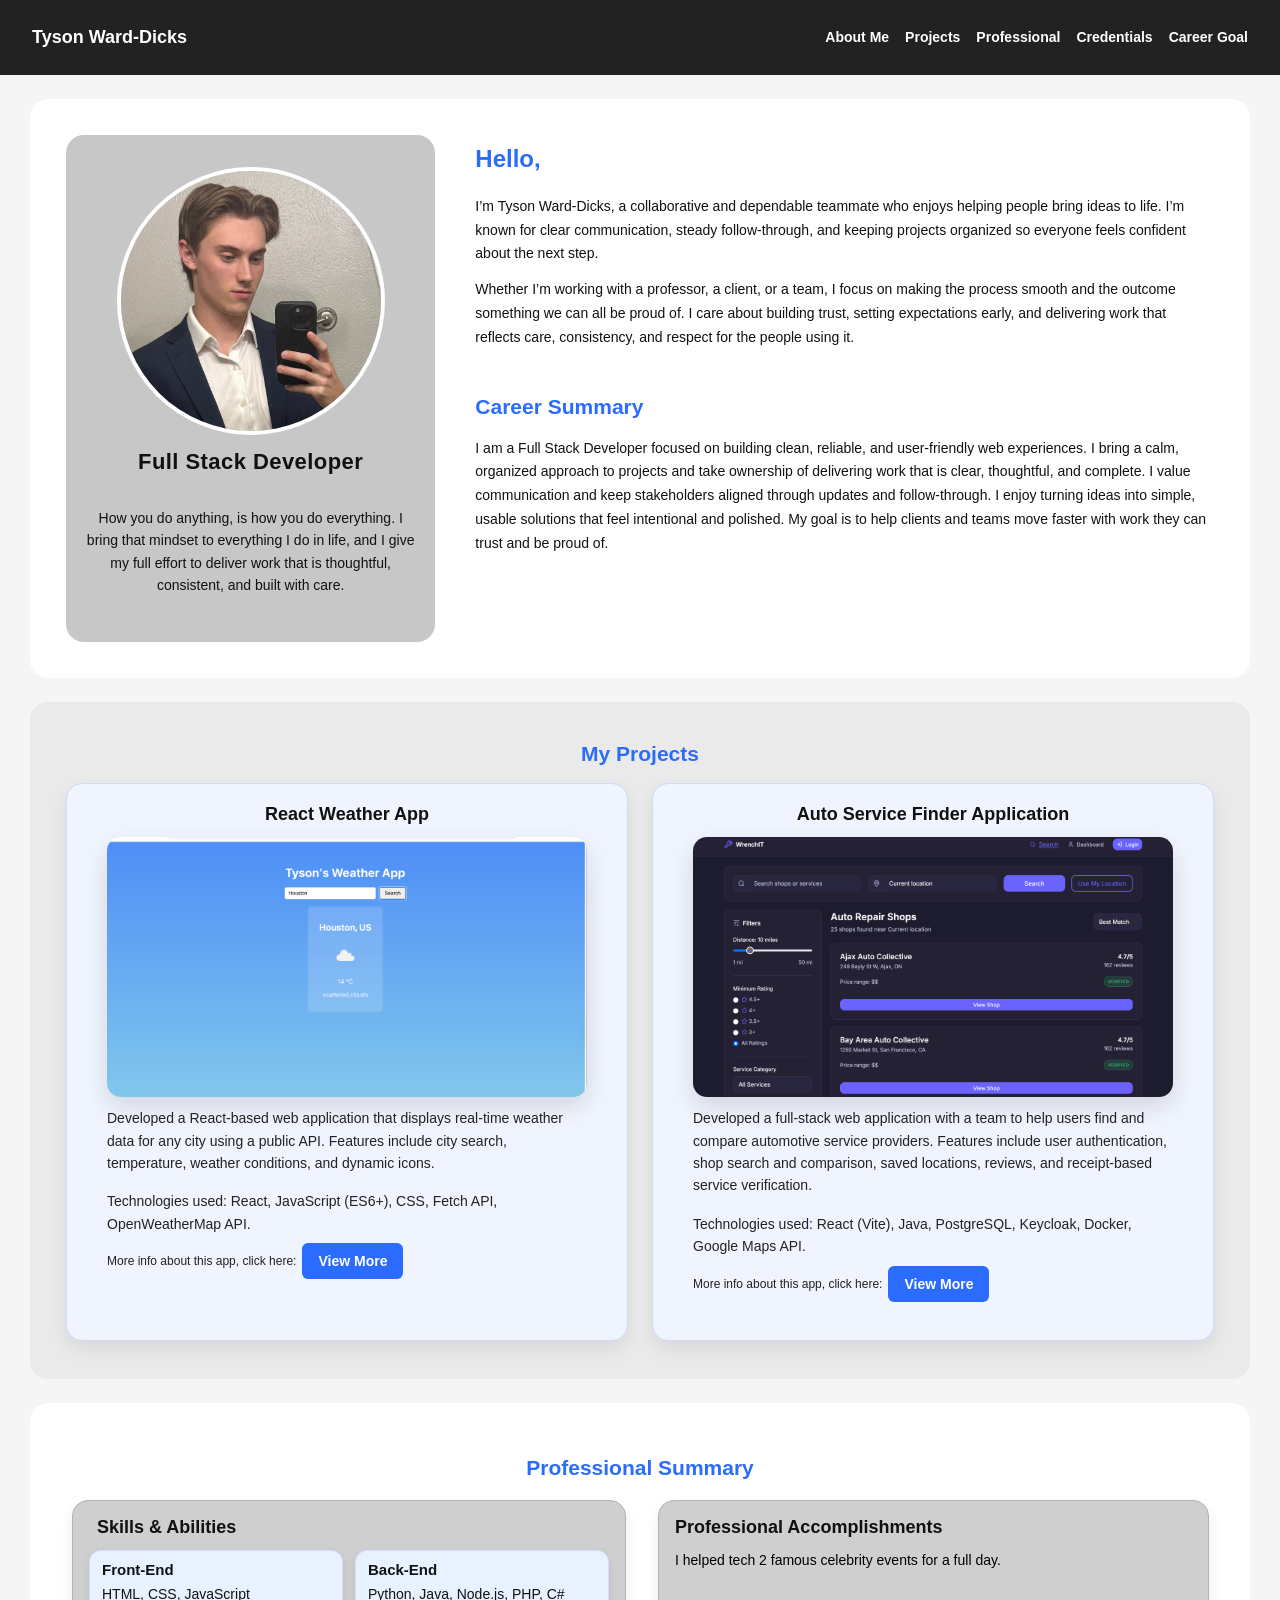
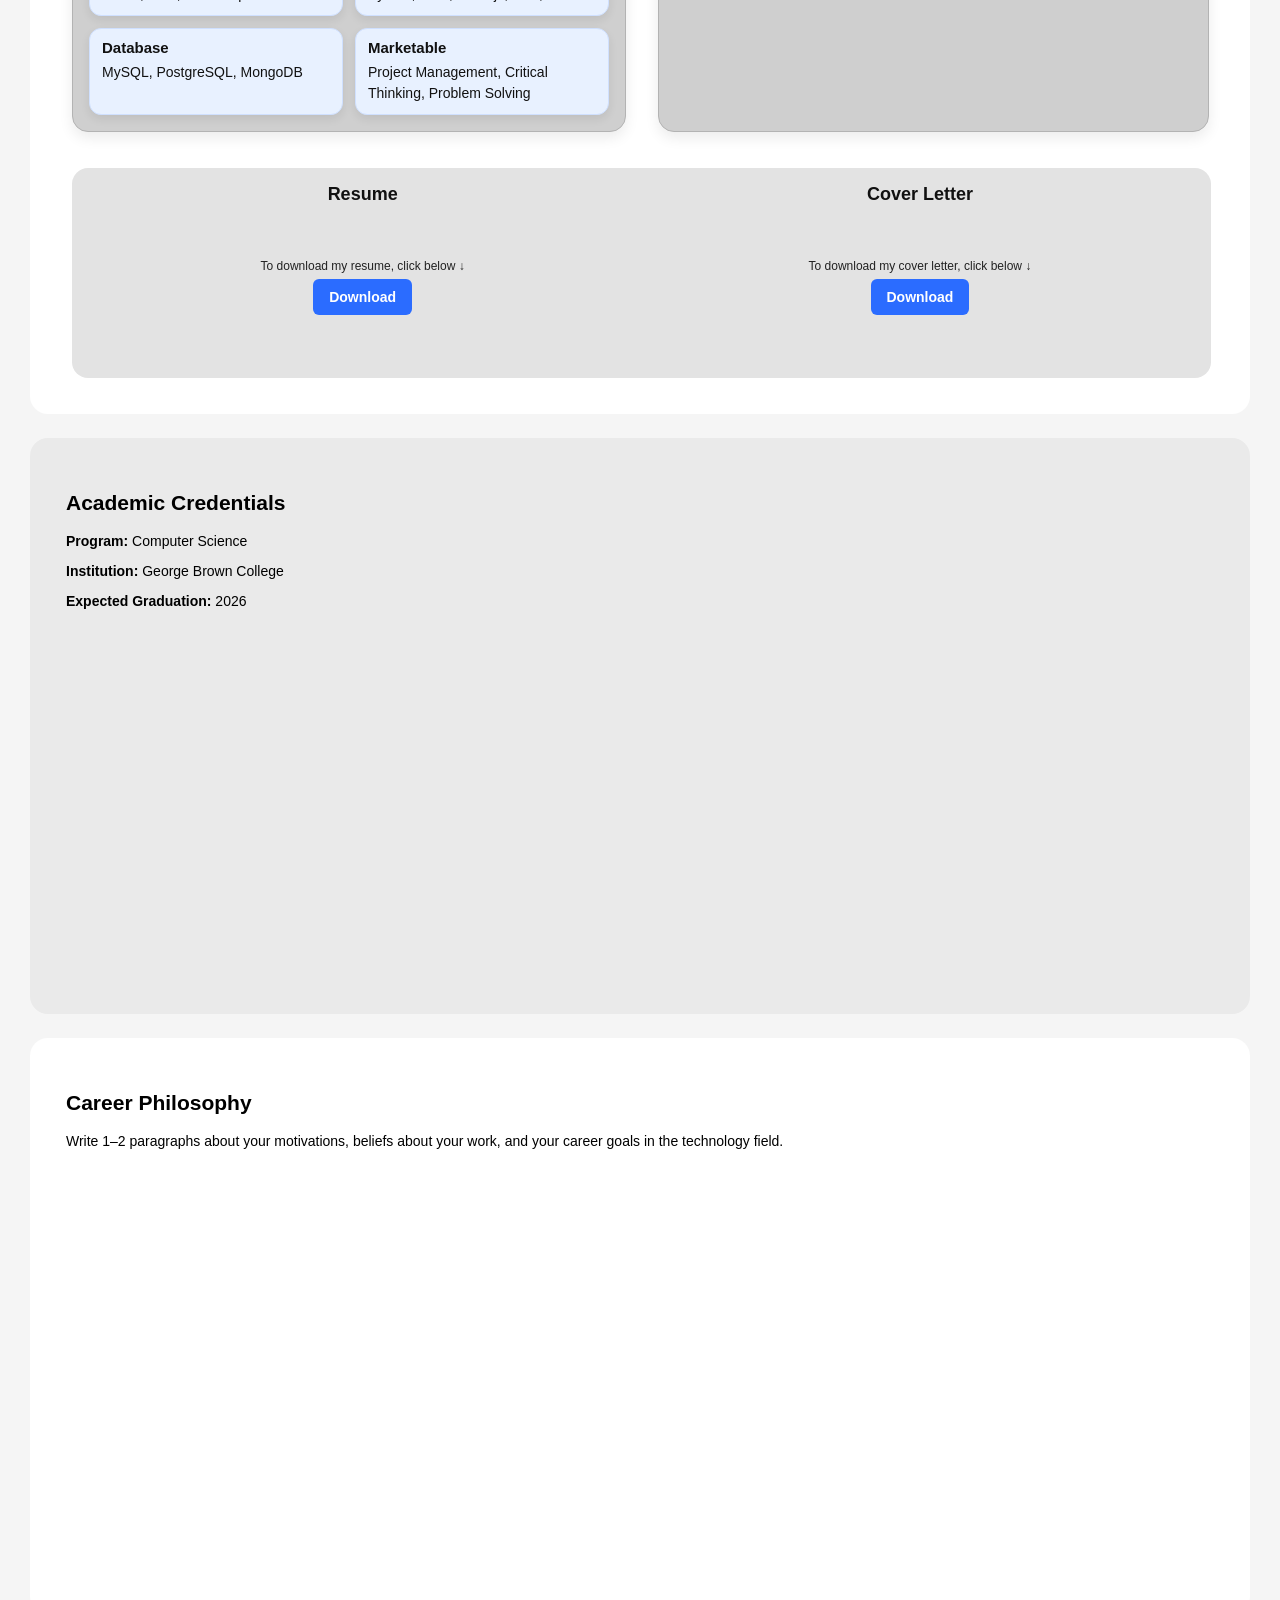
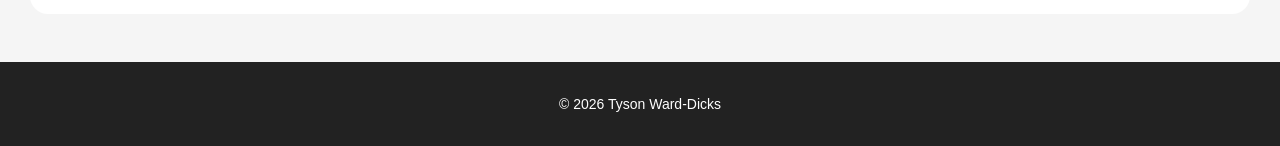
==== index.html @ be62f1de "Most of the Professional Summary page complete, but still need to add small fixes" ====
<!DOCTYPE html>
<html lang="en">

<head>
<meta charset="UTF-8">
<meta name="viewport" content="width=device-width, initial-scale=1.0">
<title>Tyson Ward-Dicks Portfolio</title>

<link rel="stylesheet" href="style.css">
</head>

<body>

<!-- Navigation -->
<nav>
    <h1 class="logo">Tyson Ward-Dicks</h1>

    <ul>
        <li><a href="#home">About Me</a></li>
        <li><a href="#projects">Projects</a></li>
        <li><a href="#professional">Professional</a></li>
        <li><a href="#credentials">Credentials</a></li>
        <li><a href="#philosophy">Career Goal</a></li>
    </ul>
</nav>

<div class="page">
<!-- About Me Section -->
<section id="home">
    <div class="about-panel">
        <img src="images/tyson.jpeg" alt="Tyson Ward-Dicks" class="profile-pic">
        <p class="title">Full Stack Developer</p>

        <div class="philosophy">
            <p>
            How you do anything, is how you do everything. I bring that mindset to everything I do in life,
            and I give my full effort to deliver work that is thoughtful, consistent, and built with care.
            </p>
        </div>
    </div>

    <div class="about-main">
        <h2 class="hello">Hello,</h2>
        <div class="bio">
            <p>
            I’m Tyson Ward-Dicks, a collaborative and dependable teammate who enjoys helping
            people bring ideas to life. I’m known for clear communication, steady follow-through,
            and keeping projects organized so everyone feels confident about the next step.
            </p>
            <p>
            Whether I’m working with a professor, a client, or a team, I focus on making the
            process smooth and the outcome something we can all be proud of. I care about
            building trust, setting expectations early, and delivering work that reflects care,
            consistency, and respect for the people using it.
            </p>
        </div>

        <div class="career-summary">
            <h2 class="summary-title">Career Summary</h2>
            <p>
            I am a Full Stack Developer focused on building clean, reliable, and user-friendly web
            experiences. I bring a calm, organized approach to projects and take ownership of
            delivering work that is clear, thoughtful, and complete. I value communication and
            keep stakeholders aligned through updates and follow-through. I enjoy turning ideas
            into simple, usable solutions that feel intentional and polished. My goal is to help
            clients and teams move faster with work they can trust and be proud of.
            </p>
        </div>
    </div>

</section>

<!-- Projects -->
<section id="projects">
    <h2 class="section-title centered">My Projects</h2>

    <div class="projects-grid">
        <div class="project-card">
            <h3 class="project-title">React Weather App</h3>
            <img src="images/weather-main.png" alt="React Weather App preview" class="project-image">
            <p class="project-desc">
            Developed a React-based web application that displays real-time weather data for any city
            using a public API. Features include city search, temperature, weather conditions, and
            dynamic icons.
            </p>
            <p class="project-desc">
            Technologies used: React, JavaScript (ES6+), CSS, Fetch API, OpenWeatherMap API.
            </p>
            <div class="project-link">
                <span>More info about this app, click here:</span>
                <a class="project-button" href="https://github.com/101501186/101501186_comp3123_labtest2" target="_blank" rel="noopener noreferrer">View More</a>
            </div>
        </div>

        <div class="project-card">
            <h3 class="project-title">Auto Service Finder Application</h3>
            <img src="images/capstone.png" alt="Capstone project preview" class="project-image">
            <p class="project-desc">
            Developed a full-stack web application with a team to help users find and compare automotive
            service providers. Features include user authentication, shop search and comparison, saved
            locations, reviews, and receipt-based service verification.
            </p>
            <p class="project-desc">
            Technologies used: React (Vite), Java, PostgreSQL, Keycloak, Docker, Google Maps API.
            </p>
            <div class="project-link">
                <span>More info about this app, click here:</span>
                <a class="project-button" href="https://github.com/hcustod/wrench-it" target="_blank" rel="noopener noreferrer">View More</a>
            </div>
        </div>
    </div>

</section>

<!-- Professional -->
<section id="professional">
    <h2 class="section-title centered">Professional Summary</h2>

    <div class="professional-grid">
        <div class="skills-panel">
            <h3 class="panel-title">Skills & Abilities</h3>
            <div class="skills-grid">
                <div class="skill-card skill-frontend">
                    <h4>Front-End</h4>
                    <p>HTML, CSS, JavaScript</p>
                </div>
                <div class="skill-card skill-backend">
                    <h4>Back-End</h4>
                    <p>Python, Java, Node.js, PHP, C#</p>
                </div>
                <div class="skill-card skill-database">
                    <h4>Database</h4>
                    <p>MySQL, PostgreSQL, MongoDB</p>
                </div>
                <div class="skill-card skill-marketable">
                    <h4>Marketable</h4>
                    <p>Project Management, Critical Thinking, Problem Solving</p>
                </div>
            </div>
        </div>

        <div class="accomplishments-panel">
            <h3 class="panel-title">Professional Accomplishments</h3>
            <p>I helped tech 2 famous celebrity events for a full day.</p>

        </div>
    </div>

    <div class="professional-divider">
        <div class="download-split">
            <div class="download-block">
                <div class="download-block-inner">
                    <h4 class="download-title">Resume</h4>
                    <p class="download-text">To download my resume, click below ↓</p>
                    <a class="project-button" href="#" target="_blank" rel="noopener noreferrer">Download</a>
                </div>
            </div>
            <div class="download-block">
                <div class="download-block-inner">
                    <h4 class="download-title">Cover Letter</h4>
                    <p class="download-text">To download my cover letter, click below ↓</p>
                    <a class="project-button" href="#" target="_blank" rel="noopener noreferrer">Download</a>
                </div>
            </div>
        </div>
    </div>

</section>

<!-- Academic Credentials -->
<section id="credentials">
    <h2>Academic Credentials</h2>

    <p><strong>Program:</strong> Computer Science</p>
    <p><strong>Institution:</strong> George Brown College</p>
    <p><strong>Expected Graduation:</strong> 2026</p>

</section>

<!-- Career Philosophy -->
<section id="philosophy">
    <h2>Career Philosophy</h2>

    <p>
    Write 1–2 paragraphs about your motivations, beliefs about your work,
    and your career goals in the technology field.
    </p>

</section>
<!-- End page -->
</div>

<footer>
    <p>© 2026 Tyson Ward-Dicks</p>
</footer>

</body>
</html>
---- style.css ----
/* Smooth scrolling */
html {
    scroll-behavior: smooth;
}

/* Page styling */
body {
    margin: 0;
    font-family: Arial, Helvetica, sans-serif;
    font-size: 14px;
    background: #f5f5f5;
}

/* Navigation bar */
nav {
    position: sticky;
    top: 0;
    background: #222;
    color: white;
    display: flex;
    justify-content: space-between;
    align-items: center;
    padding: 12px 32px;
    z-index: 1000;
}

/* Logo */
.logo {
    font-size: 18px;
}

/* Navigation links */
nav ul {
    list-style: none;
    display: flex;
    gap: 16px;
    margin: 0;
    padding: 0;
}

nav a {
    text-decoration: none;
    color: white;
    font-weight: bold;
}

nav a:hover {
    color: #4da6ff;
}

/* Sections */
.page {
    max-width: 1220px;
    margin: 0 auto;
    padding: 24px;
}

section {
    min-height: 56vh;
    padding: 36px;
    border-radius: 18px;
    margin-bottom: 24px;
}

/* About Me section */
#home {
    background: #ffffff;
    color: #111;
}

#home {
    display: grid;
    grid-template-columns: 1fr 2fr;
    align-items: stretch;
    gap: 40px;
    text-align: left;
}

/* About layout */
.about-panel {
    display: flex;
    flex-direction: column;
    align-items: center;
    text-align: center;
    gap: 8px;
    background: #c7c7c7;
    color: #111;
    padding: 32px 20px;
    border-radius: 18px;
}

.about-panel .name {
    margin: 6px 0 0;
    font-size: 22px;
    font-weight: 700;
}

.about-panel .title {
    margin: 6px 0 0;
    font-size: 22px;
    letter-spacing: 0.02em;
    text-transform: none;
    font-weight: 700;
    color: #111;
}

.about-panel .philosophy {
    margin-top: 10px;
    font-size: 14px;
    line-height: 1.6;
}

.about-main {
    display: flex;
    flex-direction: column;
    gap: 16px;
    padding-top: 10px;
}

.hello,
.summary-title {
    color: #2b6cff;
}

.section-title {
    color: #2b6cff;
}

.centered {
    text-align: center;
}

.projects-grid {
    display: grid;
    grid-template-columns: repeat(2, minmax(0, 1fr));
    gap: 24px;
    margin-top: 0;
}

.project-card {
    text-align: center;
    display: flex;
    flex-direction: column;
    align-items: center;
    background: #f0f4ff;
    border: 1px solid #cdd9ff;
    border-radius: 16px;
    padding: 20px 20px 8px;
    box-shadow: 0 8px 18px rgba(0, 0, 0, 0.08);
    height: 100%;
}

.project-title {
    color: #111;
    margin: 0 0 12px;
    font-size: 18px;
    font-weight: 700;
}

.project-image {
    width: 100%;
    max-width: 480px;
    height: 260px;
    object-fit: cover;
    border-radius: 14px;
    box-shadow: 0 10px 24px rgba(0, 0, 0, 0.12);
}

.project-desc {
    margin: 10px auto 6px;
    max-width: 480px;
    line-height: 1.6;
    color: #222;
    text-align: left;
}

.project-button {
    display: inline-block;
    padding: 10px 16px;
    background: #2b6cff;
    color: #fff;
    text-decoration: none;
    border-radius: 6px;
    font-weight: 700;
    font-size: 14px;
}

.project-button:hover {
    background: #1f56d1;
}

.project-link {
    display: inline-flex;
    align-items: center;
    gap: 6px;
    margin-top: 2px;
    color: #222;
    font-size: 12px;
    width: 100%;
    max-width: 480px;
    justify-content: flex-start;
}

.project-link span {
    text-align: left;
}

.professional-grid {
    display: grid;
    grid-template-columns: 1fr 1fr;
    gap: 24px;
    margin-top: 20px;
}

.panel-title {
    margin: 0 0 12px;
    font-size: 18px;
    color: #111;
}

.skills-panel .panel-title {
    margin-left: 8px;
}

.skills-panel {
    background: #cfcfcf;
    border: 1px solid #b3b3b3;
    border-radius: 16px;
    padding: 16px;
    box-shadow: 0 6px 14px rgba(0, 0, 0, 0.08);
    max-width: 520px;
    margin-left: 6px;
}

.skills-grid {
    display: grid;
    gap: 12px;
    grid-template-columns: repeat(2, minmax(0, 1fr));
}

.skill-card {
    border-radius: 12px;
    padding: 10px 12px;
    color: #111;
    box-shadow: 0 4px 10px rgba(0, 0, 0, 0.08);
}

.skill-card h4 {
    margin: 0 0 6px;
    font-size: 15px;
}

.skill-card p {
    margin: 0;
    line-height: 1.5;
}

.skill-frontend {
    background: #e8f1ff;
    border: 1px solid #cfe0ff;
}

.skill-backend {
    background: #e8f1ff;
    border: 1px solid #cfe0ff;
}

.skill-database {
    background: #e8f1ff;
    border: 1px solid #cfe0ff;
}

.skill-marketable {
    background: #e8f1ff;
    border: 1px solid #cfe0ff;
}

.accomplishments-panel {
    background: #cfcfcf;
    border: 1px solid #b3b3b3;
    border-radius: 16px;
    padding: 16px;
    box-shadow: 0 6px 14px rgba(0, 0, 0, 0.08);
    width: 92%;
    justify-self: start;
    margin-left: 6px;
}

.download-links {
    display: flex;
    flex-direction: column;
    gap: 10px;
}

.download-row {
    display: flex;
    align-items: center;
    gap: 10px;
    font-size: 12px;
    color: #222;
}

.download-text {
    margin: 0;
    font-size: 12px;
    color: #222;
    text-align: center;
}

.professional-divider {
    height: 210px;
    background: #e3e3e3;
    width: 95%;
    margin: 36px 0 0;
    border-radius: 16px;
    display: flex;
    align-items: center;
    padding: 0 24px;
    margin-left: 6px;
}

.download-split {
    display: grid;
    grid-template-columns: 1fr 1fr;
    width: 100%;
    gap: 24px;
}

.download-block {
    display: flex;
    justify-content: center;
}

.download-block-inner {
    display: flex;
    flex-direction: column;
    align-items: center;
    gap: 6px;
}

.download-title {
    margin: 0;
    font-size: 18px;
    color: #111;
    position: relative;
    top: -48px;
}


.hello {
    margin: 0 0 6px;
    font-size: 24px;
}

.bio p,
.career-summary p {
    margin: 0 0 12px;
    line-height: 1.7;
}

/* Profile Image */
.profile-pic {
    width: 260px;
    height: 260px;
    border-radius: 50%;
    object-fit: cover;
    object-position: center 25%;
    border: 4px solid white;
    filter: none;
}

/* Alternating section colors */
#philosophy, #professional {
    background: white;
}

#projects, #credentials {
    background: #eaeaea;
}

#projects {
    padding-top: 22px;
    padding-bottom: 68px;
}

/* Projects */
.project {
    margin-bottom: 25px;
}

/* Button */
.button {
    display: inline-block;
    padding: 12px 20px;
    background: #4da6ff;
    color: white;
    text-decoration: none;
    border-radius: 5px;
}

.button:hover {
    background: #2b7cd3;
}

/* Footer */
footer {
    background: #222;
    color: white;
    text-align: center;
    padding: 20px;
}

/* Responsive layout */
@media (max-width: 768px) {

    #home {
        grid-template-columns: 1fr;
        text-align: left;
    }

    .projects-grid {
        grid-template-columns: 1fr;
    }

    .professional-grid {
        grid-template-columns: 1fr;
    }

    nav ul {
        flex-wrap: wrap;
        row-gap: 8px;
    }

    .profile-pic {
        width: 70%;
        max-width: 250px;
    }

}
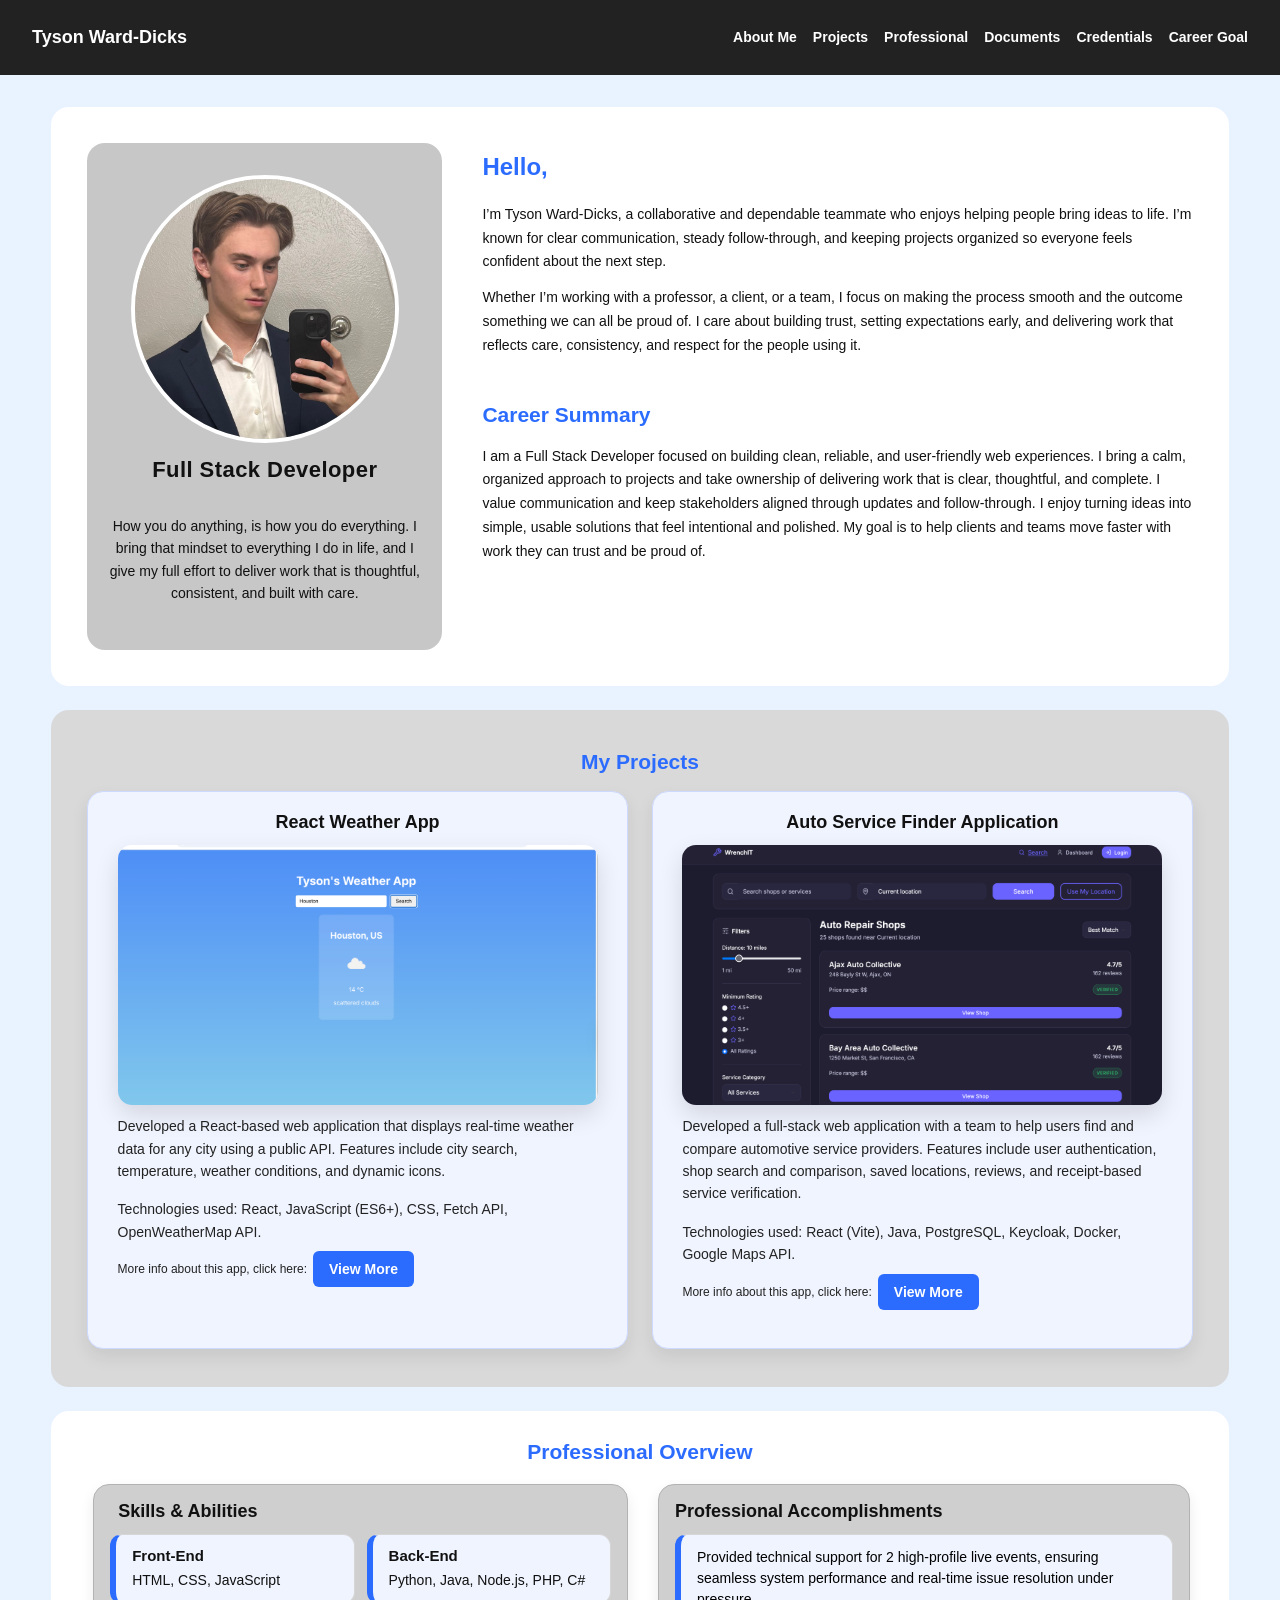
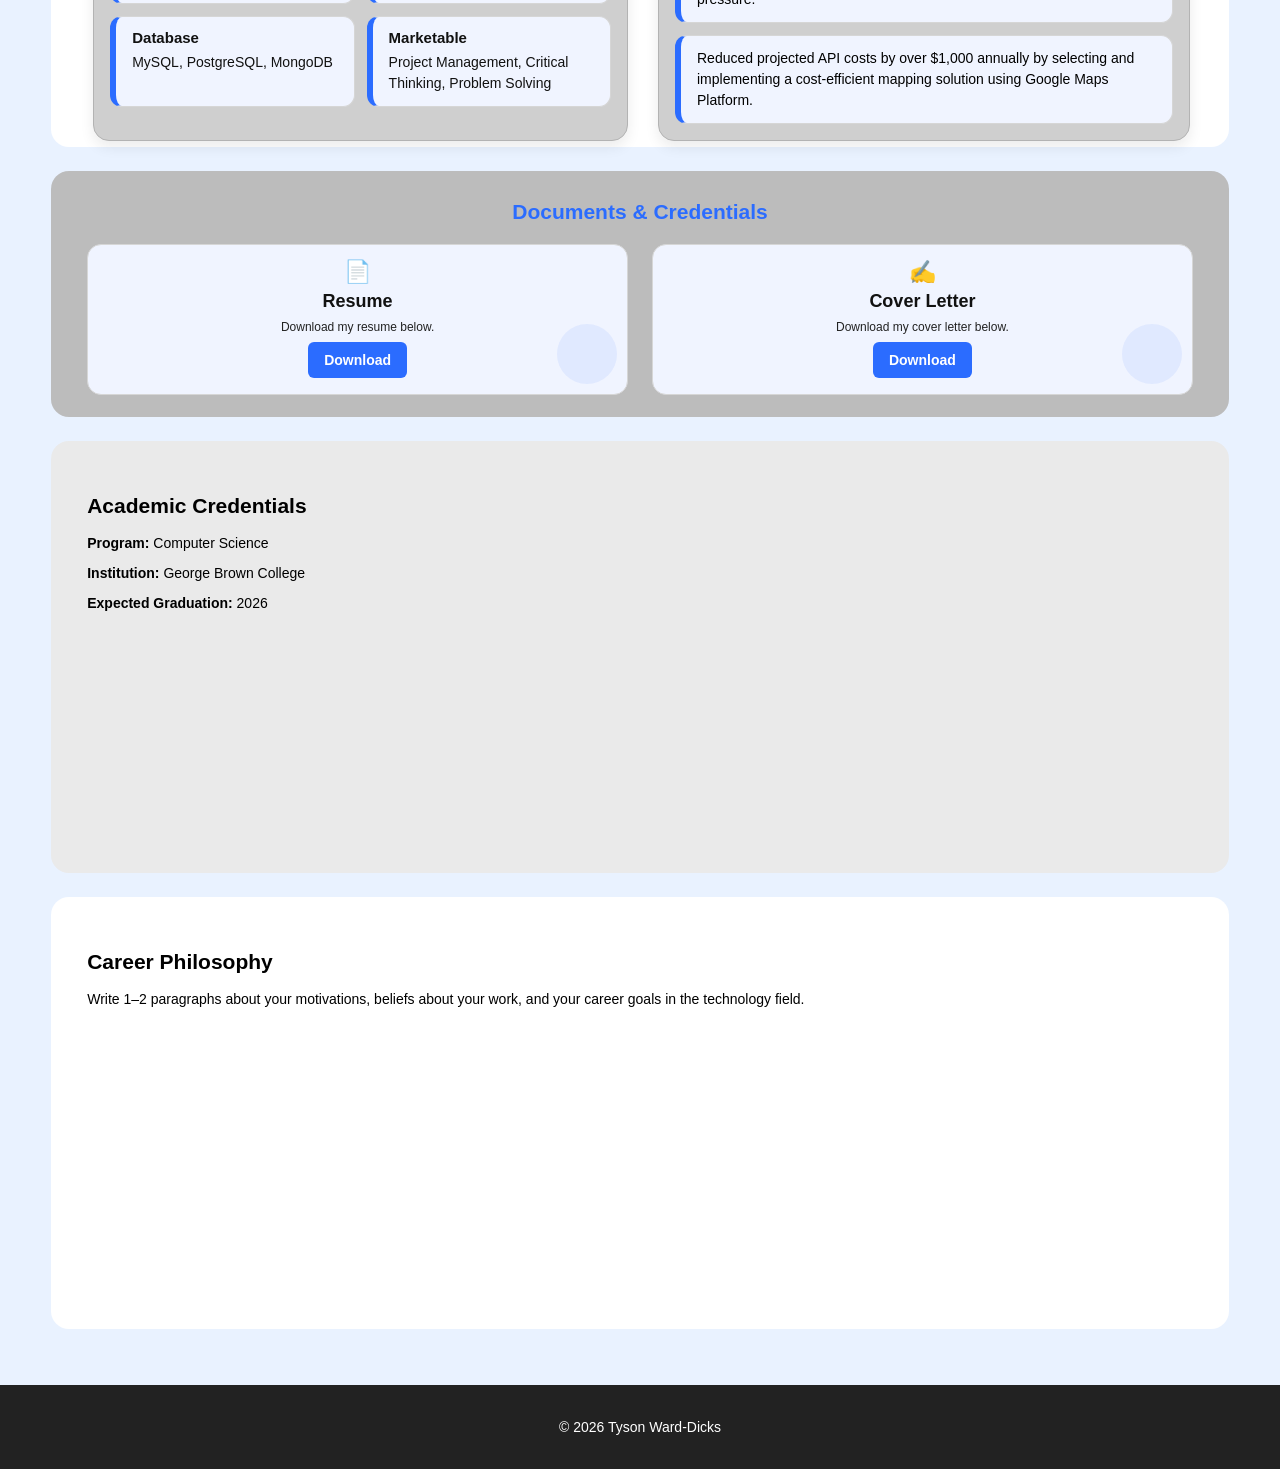
==== commit dd69d3b8: "Added new pages for documents and professional overview, still a bit of styling left to do" ====
--- a/index.html
+++ b/index.html
@@ -19,6 +19,7 @@
         <li><a href="#home">About Me</a></li>
         <li><a href="#projects">Projects</a></li>
         <li><a href="#professional">Professional</a></li>
+        <li><a href="#documents">Documents</a></li>
         <li><a href="#credentials">Credentials</a></li>
         <li><a href="#philosophy">Career Goal</a></li>
     </ul>
@@ -114,7 +115,7 @@
 
 <!-- Professional -->
 <section id="professional">
-    <h2 class="section-title centered">Professional Summary</h2>
+    <h2 class="section-title centered">Professional Overview</h2>
 
     <div class="professional-grid">
         <div class="skills-panel">
@@ -141,27 +142,36 @@
 
         <div class="accomplishments-panel">
             <h3 class="panel-title">Professional Accomplishments</h3>
-            <p>I helped tech 2 famous celebrity events for a full day.</p>
-
-        </div>
-    </div>
-
-    <div class="professional-divider">
-        <div class="download-split">
-            <div class="download-block">
-                <div class="download-block-inner">
-                    <h4 class="download-title">Resume</h4>
-                    <p class="download-text">To download my resume, click below ↓</p>
-                    <a class="project-button" href="#" target="_blank" rel="noopener noreferrer">Download</a>
-                </div>
-            </div>
-            <div class="download-block">
-                <div class="download-block-inner">
-                    <h4 class="download-title">Cover Letter</h4>
-                    <p class="download-text">To download my cover letter, click below ↓</p>
-                    <a class="project-button" href="#" target="_blank" rel="noopener noreferrer">Download</a>
-                </div>
-            </div>
+            <ul class="accomplishments-list accent-cards">
+                <li>Provided technical support for 2 high-profile live events, ensuring seamless system performance and real-time issue resolution under pressure.</li>
+                <li>
+                Reduced projected API costs by over $1,000 annually by selecting and implementing a
+                cost-efficient mapping solution using Google Maps Platform.
+                </li>
+            </ul>
+
+        </div>
+    </div>
+
+</section>
+
+<!-- Documents -->
+<section id="documents">
+
+    <h2 class="section-title centered">Documents & Credentials</h2>
+
+    <div class="documents-grid">
+        <div class="download-card">
+            <span class="download-icon">📄</span>
+            <h4 class="download-title">Resume</h4>
+            <p class="download-text">Download my resume below.</p>
+            <a class="project-button" href="#" target="_blank" rel="noopener noreferrer">Download</a>
+        </div>
+        <div class="download-card">
+            <span class="download-icon">✍️</span>
+            <h4 class="download-title">Cover Letter</h4>
+            <p class="download-text">Download my cover letter below.</p>
+            <a class="project-button" href="#" target="_blank" rel="noopener noreferrer">Download</a>
         </div>
     </div>
 
--- a/style.css
+++ b/style.css
@@ -8,7 +8,7 @@
     margin: 0;
     font-family: Arial, Helvetica, sans-serif;
     font-size: 14px;
-    background: #f5f5f5;
+    background: #e9f2ff;
 }
 
 /* Navigation bar */
@@ -50,13 +50,14 @@
 
 /* Sections */
 .page {
+    width: 92vw;
     max-width: 1220px;
     margin: 0 auto;
-    padding: 24px;
+    padding: clamp(16px, 3vw, 32px);
 }
 
 section {
-    min-height: 56vh;
+    min-height: 40vh;
     padding: 36px;
     border-radius: 18px;
     margin-bottom: 24px;
@@ -218,6 +219,7 @@
     color: #111;
 }
 
+
 .skills-panel .panel-title {
     margin-left: 8px;
 }
@@ -240,9 +242,12 @@
 
 .skill-card {
     border-radius: 12px;
-    padding: 10px 12px;
-    color: #111;
-    box-shadow: 0 4px 10px rgba(0, 0, 0, 0.08);
+    padding: 12px 14px 12px 16px;
+    color: #111;
+    background: #f0f4ff;
+    border: 1px solid #d6d6d6;
+    border-left: 6px solid #2b6cff;
+    box-shadow: none;
 }
 
 .skill-card h4 {
@@ -255,24 +260,13 @@
     line-height: 1.5;
 }
 
-.skill-frontend {
-    background: #e8f1ff;
-    border: 1px solid #cfe0ff;
-}
-
-.skill-backend {
-    background: #e8f1ff;
-    border: 1px solid #cfe0ff;
-}
-
-.skill-database {
-    background: #e8f1ff;
-    border: 1px solid #cfe0ff;
-}
-
+.skill-frontend,
+.skill-backend,
+.skill-database,
 .skill-marketable {
-    background: #e8f1ff;
-    border: 1px solid #cfe0ff;
+    background: #f0f4ff;
+    border: 1px solid #d6d6d6;
+    border-left: 6px solid #2b6cff;
 }
 
 .accomplishments-panel {
@@ -292,6 +286,27 @@
     gap: 10px;
 }
 
+.accomplishments-list {
+    list-style: none;
+    padding: 0;
+    margin: 0;
+    display: grid;
+    gap: 12px;
+}
+
+.accomplishments-list li {
+    background: #f5f5f5;
+    border: 1px solid #d6d6d6;
+    border-radius: 12px;
+    padding: 12px 14px 12px 16px;
+    line-height: 1.5;
+}
+
+.accomplishments-list.accent-cards li {
+    border-left: 6px solid #2b6cff;
+    background: #f0f4ff;
+}
+
 .download-row {
     display: flex;
     align-items: center;
@@ -307,43 +322,45 @@
     text-align: center;
 }
 
-.professional-divider {
-    height: 210px;
-    background: #e3e3e3;
-    width: 95%;
-    margin: 36px 0 0;
-    border-radius: 16px;
-    display: flex;
-    align-items: center;
-    padding: 0 24px;
-    margin-left: 6px;
-}
-
-.download-split {
+.documents-grid {
     display: grid;
     grid-template-columns: 1fr 1fr;
-    width: 100%;
     gap: 24px;
-}
-
-.download-block {
-    display: flex;
-    justify-content: center;
-}
-
-.download-block-inner {
+    margin-top: 20px;
+}
+
+.download-card {
+    background: #f0f4ff;
+    border: 1px solid #d6d6d6;
+    border-radius: 14px;
+    padding: 16px;
     display: flex;
     flex-direction: column;
     align-items: center;
-    gap: 6px;
+    gap: 8px;
+    position: relative;
+}
+
+.download-card::after {
+    content: "";
+    position: absolute;
+    right: 10px;
+    bottom: 10px;
+    width: 60px;
+    height: 60px;
+    border-radius: 50%;
+    background: rgba(43, 108, 255, 0.08);
+}
+
+.download-icon {
+    font-size: 22px;
+    line-height: 1;
 }
 
 .download-title {
     margin: 0;
     font-size: 18px;
     color: #111;
-    position: relative;
-    top: -48px;
 }
 
 
@@ -374,8 +391,32 @@
     background: white;
 }
 
-#projects, #credentials {
+#professional {
+    padding-bottom: 0;
+    padding-top: 12px;
+    min-height: 36vh;
+}
+
+#documents {
+    padding-bottom: 0;
+    padding-top: 12px;
+    min-height: 26vh;
+}
+
+#projects {
+    background: #d9d9d9;
+}
+
+#credentials {
     background: #eaeaea;
+}
+
+#documents {
+    background: #bcbcbc;
+}
+
+#documents .section-title {
+    color: #2b6cff;
 }
 
 #projects {
@@ -426,6 +467,10 @@
         grid-template-columns: 1fr;
     }
 
+    .documents-grid {
+        grid-template-columns: 1fr;
+    }
+
     nav ul {
         flex-wrap: wrap;
         row-gap: 8px;
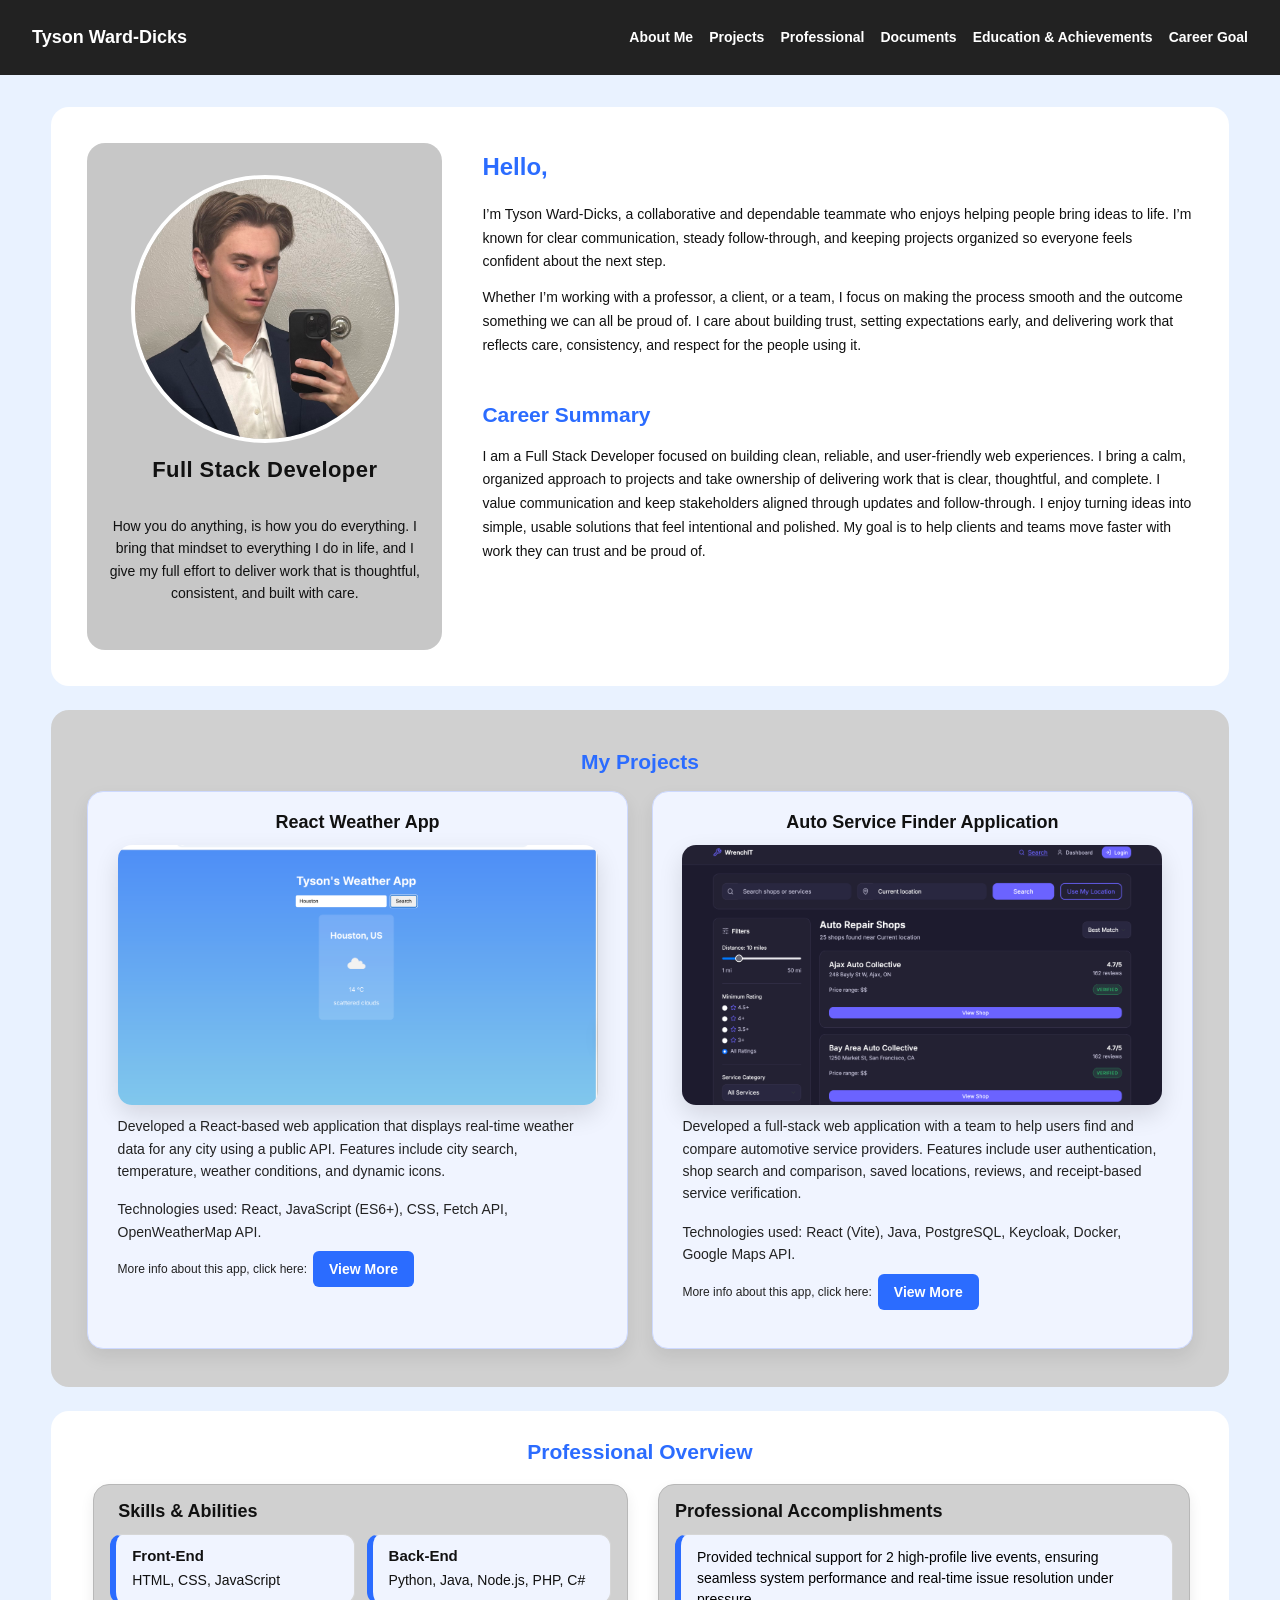
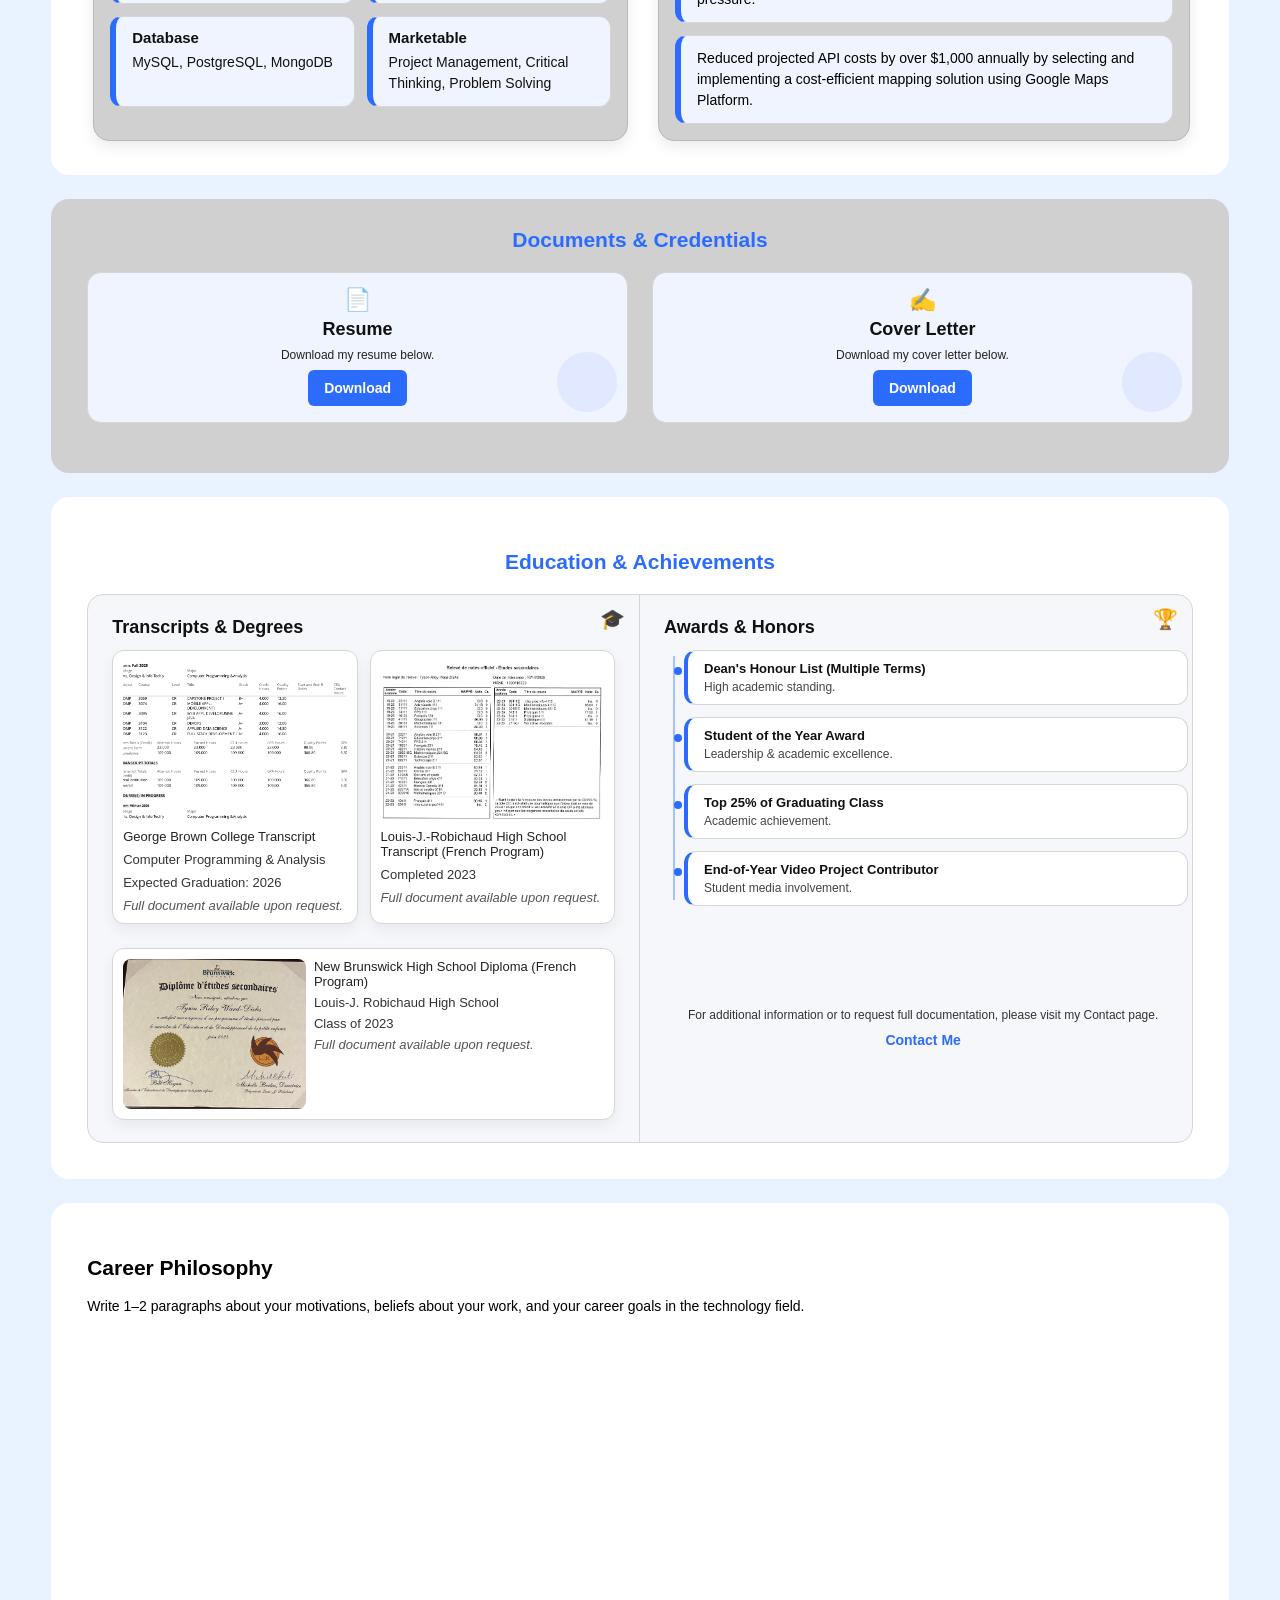
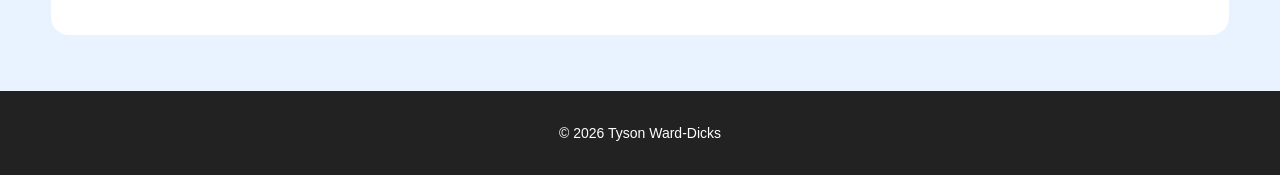
==== commit 93ec6ad4: "Completed the Education & Achievements page + additional styling" ====
--- a/index.html
+++ b/index.html
@@ -20,7 +20,7 @@
         <li><a href="#projects">Projects</a></li>
         <li><a href="#professional">Professional</a></li>
         <li><a href="#documents">Documents</a></li>
-        <li><a href="#credentials">Credentials</a></li>
+        <li><a href="#credentials">Education & Achievements</a></li>
         <li><a href="#philosophy">Career Goal</a></li>
     </ul>
 </nav>
@@ -177,13 +177,68 @@
 
 </section>
 
-<!-- Academic Credentials -->
+<!-- Education & Achievements -->
 <section id="credentials">
-    <h2>Academic Credentials</h2>
-
-    <p><strong>Program:</strong> Computer Science</p>
-    <p><strong>Institution:</strong> George Brown College</p>
-    <p><strong>Expected Graduation:</strong> 2026</p>
+    <h2 class="section-title centered">Education & Achievements</h2>
+
+    <div class="education-grid split-layout">
+        <div class="education-card split-left">
+            <h3>Transcripts & Degrees</h3>
+            <span class="card-emoji" aria-hidden="true">🎓</span>
+            <div class="transcript-grid">
+                <figure class="transcript-item">
+                    <img src="images/GBC_Transcript.png" alt="George Brown College transcript" class="transcript-img">
+                    <figcaption>George Brown College Transcript</figcaption>
+                    <p class="transcript-desc">Computer Programming & Analysis</p>
+                    <p class="transcript-desc">Expected Graduation: 2026</p>
+                    <p class="transcript-note">Full document available upon request.</p>
+                </figure>
+                <figure class="transcript-item">
+                    <img src="images/HS_Transcript.png" alt="High school transcript" class="transcript-img">
+                    <figcaption>Louis-J.-Robichaud High School Transcript (French Program)</figcaption>
+                    <p class="transcript-desc">Completed 2023</p>
+                    <p class="transcript-note">Full document available upon request.</p>
+                </figure>
+            </div>
+            <div class="diploma-row">
+                <figure class="transcript-item diploma-item">
+                    <img src="images/HS_Diploma.png" alt="High school diploma" class="transcript-img">
+                    <div class="diploma-text">
+                        <figcaption>New Brunswick High School Diploma (French Program)</figcaption>
+                        <p class="transcript-desc">Louis-J. Robichaud High School</p>
+                        <p class="transcript-desc">Class of 2023</p>
+                        <p class="transcript-note">Full document available upon request.</p>
+                    </div>
+                </figure>
+            </div>
+        </div>
+        <div class="education-card split-right">
+            <h3>Awards & Honors</h3>
+            <span class="card-emoji" aria-hidden="true">🏆</span>
+            <div class="awards-list">
+                <div class="award-item">
+                    <h4>Dean's Honour List (Multiple Terms)</h4>
+                    <p>High academic standing.</p>
+                </div>
+                <div class="award-item">
+                    <h4>Student of the Year Award</h4>
+                    <p>Leadership & academic excellence.</p>
+                </div>
+                <div class="award-item">
+                    <h4>Top 25% of Graduating Class</h4>
+                    <p>Academic achievement.</p>
+                </div>
+                <div class="award-item">
+                    <h4>End-of-Year Video Project Contributor</h4>
+                    <p>Student media involvement.</p>
+                </div>
+            </div>
+            <div class="awards-cta">
+                <p>For additional information or to request full documentation, please visit my Contact page.</p>
+                <a class="contact-link" href="#contact">Contact Me</a>
+            </div>
+        </div>
+    </div>
 
 </section>
 
--- a/style.css
+++ b/style.css
@@ -225,8 +225,8 @@
 }
 
 .skills-panel {
-    background: #cfcfcf;
-    border: 1px solid #b3b3b3;
+    background: #d0d0d0;
+    border: 1px solid #b8b8b8;
     border-radius: 16px;
     padding: 16px;
     box-shadow: 0 6px 14px rgba(0, 0, 0, 0.08);
@@ -270,8 +270,8 @@
 }
 
 .accomplishments-panel {
-    background: #cfcfcf;
-    border: 1px solid #b3b3b3;
+    background: #d0d0d0;
+    border: 1px solid #b8b8b8;
     border-radius: 16px;
     padding: 16px;
     box-shadow: 0 6px 14px rgba(0, 0, 0, 0.08);
@@ -392,27 +392,298 @@
 }
 
 #professional {
-    padding-bottom: 0;
+    padding-bottom: 28px;
     padding-top: 12px;
     min-height: 36vh;
 }
 
 #documents {
-    padding-bottom: 0;
+    padding-bottom: 28px;
     padding-top: 12px;
     min-height: 26vh;
 }
 
 #projects {
-    background: #d9d9d9;
+    background: #d0d0d0;
 }
 
 #credentials {
-    background: #eaeaea;
+    background: #ffffff;
+    min-height: 50vh;
+}
+
+.education-grid {
+    display: grid;
+    grid-template-columns: 1fr 1fr;
+    gap: 0;
+    margin-top: 20px;
+    background: #f5f7fb;
+    border: 1px solid #d6d6d6;
+    border-radius: 16px;
+    overflow: hidden;
+}
+
+.education-card {
+    background: transparent;
+    padding: 22px 24px;
+    min-height: 170px;
+    display: flex;
+    align-items: flex-start;
+    flex-direction: column;
+    gap: 12px;
+    position: relative;
+}
+
+.education-card.split-left {
+    border-right: 1px solid #d6d6d6;
+}
+
+.education-card h3 {
+    margin: 0;
+    font-size: 18px;
+    color: #111;
+}
+
+.card-emoji {
+    position: absolute;
+    top: 12px;
+    right: 14px;
+    font-size: 20px;
+}
+
+.awards-list {
+    display: grid;
+    gap: 12px;
+    width: 100%;
+    position: relative;
+    padding-left: 20px;
+}
+
+.award-item {
+    background: #ffffff;
+    border: 1px solid #d6d6d6;
+    border-left: 4px solid #2b6cff;
+    border-radius: 12px;
+    padding: 10px 12px 10px 16px;
+    position: relative;
+}
+
+.awards-list::before {
+    content: "";
+    position: absolute;
+    left: 9px;
+    top: 6px;
+    bottom: 6px;
+    width: 2px;
+    background: #2b6cff;
+    opacity: 0.4;
+}
+
+.award-item::before {
+    content: "";
+    position: absolute;
+    left: -14px;
+    top: 16px;
+    width: 8px;
+    height: 8px;
+    background: #2b6cff;
+    border-radius: 50%;
+}
+
+.award-item h4 {
+    margin: 0 0 4px;
+    font-size: 13px;
+    color: #111;
+}
+
+.award-item p {
+    margin: 0;
+    font-size: 12px;
+    color: #444;
+}
+
+.awards-cta {
+    margin-top: 90px;
+    background: transparent;
+    border: none;
+    border-radius: 0;
+    padding: 0;
+    text-align: center;
+    margin-left: 24px;
+}
+
+.awards-cta p {
+    margin: 0 0 10px;
+    font-size: 12px;
+    color: #333;
+}
+
+.contact-link {
+    color: #2b6cff;
+    text-decoration: none;
+    font-weight: 600;
+}
+
+.contact-link:hover {
+    text-decoration: underline;
+}
+
+.transcript-grid {
+    display: grid;
+    grid-template-columns: 1fr 1fr;
+    gap: 12px;
+    width: 100%;
+}
+
+.diploma-row {
+    margin-top: 12px;
+    display: flex;
+    justify-content: center;
+    width: 100%;
+}
+
+.diploma-row .transcript-item {
+    max-width: 100%;
+    width: 100%;
+}
+
+.diploma-item {
+    flex-direction: row;
+    align-items: flex-start;
+    gap: 8px;
+    justify-content: flex-start;
+    text-align: left;
+    padding-top: 0;
+    justify-items: flex-start;
+    align-content: flex-start;
+}
+
+.diploma-item .transcript-img {
+    width: 38%;
+    height: 150px;
+    flex: 0 0 38%;
+    align-self: flex-start;
+}
+
+.diploma-text {
+    display: flex;
+    flex-direction: column;
+    gap: 6px;
+    text-align: left;
+    align-items: flex-start;
+    flex: 1;
+    margin-top: 0;
+    align-self: flex-start;
+}
+
+.diploma-item .transcript-desc,
+.diploma-item .transcript-note,
+.diploma-item figcaption {
+    text-align: left;
+}
+
+.transcript-item {
+    margin: 0;
+    background: #ffffff;
+    border: 1px solid #d6d6d6;
+    border-radius: 12px;
+    padding: 10px;
+    display: flex;
+    flex-direction: column;
+    gap: 8px;
+    align-items: flex-start;
+    box-shadow: 0 6px 14px rgba(0, 0, 0, 0.06);
+}
+
+.transcript-item.diploma-item {
+    flex-direction: row;
+    align-items: flex-start;
+}
+
+.transcript-img {
+    width: 100%;
+    height: 160px;
+    object-fit: cover;
+    border-radius: 8px;
+}
+
+.transcript-placeholder {
+    width: 100%;
+    height: 160px;
+    border-radius: 8px;
+    background: #f0f4ff;
+    border: 1px dashed #b7c7ff;
+    display: flex;
+    align-items: center;
+    justify-content: center;
+    font-size: 12px;
+    color: #2b6cff;
+    text-align: center;
+    padding: 8px;
+}
+
+.transcript-item figcaption {
+    font-size: 13px;
+    color: #222;
+}
+
+.transcript-item {
+    text-align: left;
+}
+
+.transcript-item figcaption,
+.transcript-item .transcript-desc,
+.transcript-item .transcript-note {
+    text-align: left;
+}
+
+.transcript-desc {
+    margin: 0;
+    font-size: 13px;
+    color: #333;
+}
+
+.transcript-note {
+    margin: 0;
+    font-size: 13px;
+    color: #555;
+    font-style: italic;
+}
+
+.transcript-actions {
+    display: flex;
+    gap: 8px;
+    flex-wrap: wrap;
+    justify-content: center;
+}
+
+.diploma-card {
+    margin-top: 12px;
+    background: #ffffff;
+    border: 1px solid #d6d6d6;
+    border-left: 6px solid #2b6cff;
+    border-radius: 12px;
+    padding: 14px;
+    display: flex;
+    flex-direction: column;
+    align-items: center;
+    gap: 6px;
+    box-shadow: 0 6px 14px rgba(0, 0, 0, 0.06);
+}
+
+.diploma-card h4 {
+    margin: 0;
+    font-size: 15px;
+    color: #111;
+}
+
+.transcript-button {
+    font-size: 12px;
+    padding: 8px 12px;
 }
 
 #documents {
-    background: #bcbcbc;
+    background: #d0d0d0;
 }
 
 #documents .section-title {
@@ -471,6 +742,18 @@
         grid-template-columns: 1fr;
     }
 
+    .education-grid {
+        grid-template-columns: 1fr;
+    }
+
+    .awards-list {
+        padding-left: 20px;
+    }
+
+    .transcript-grid {
+        grid-template-columns: 1fr;
+    }
+
     nav ul {
         flex-wrap: wrap;
         row-gap: 8px;
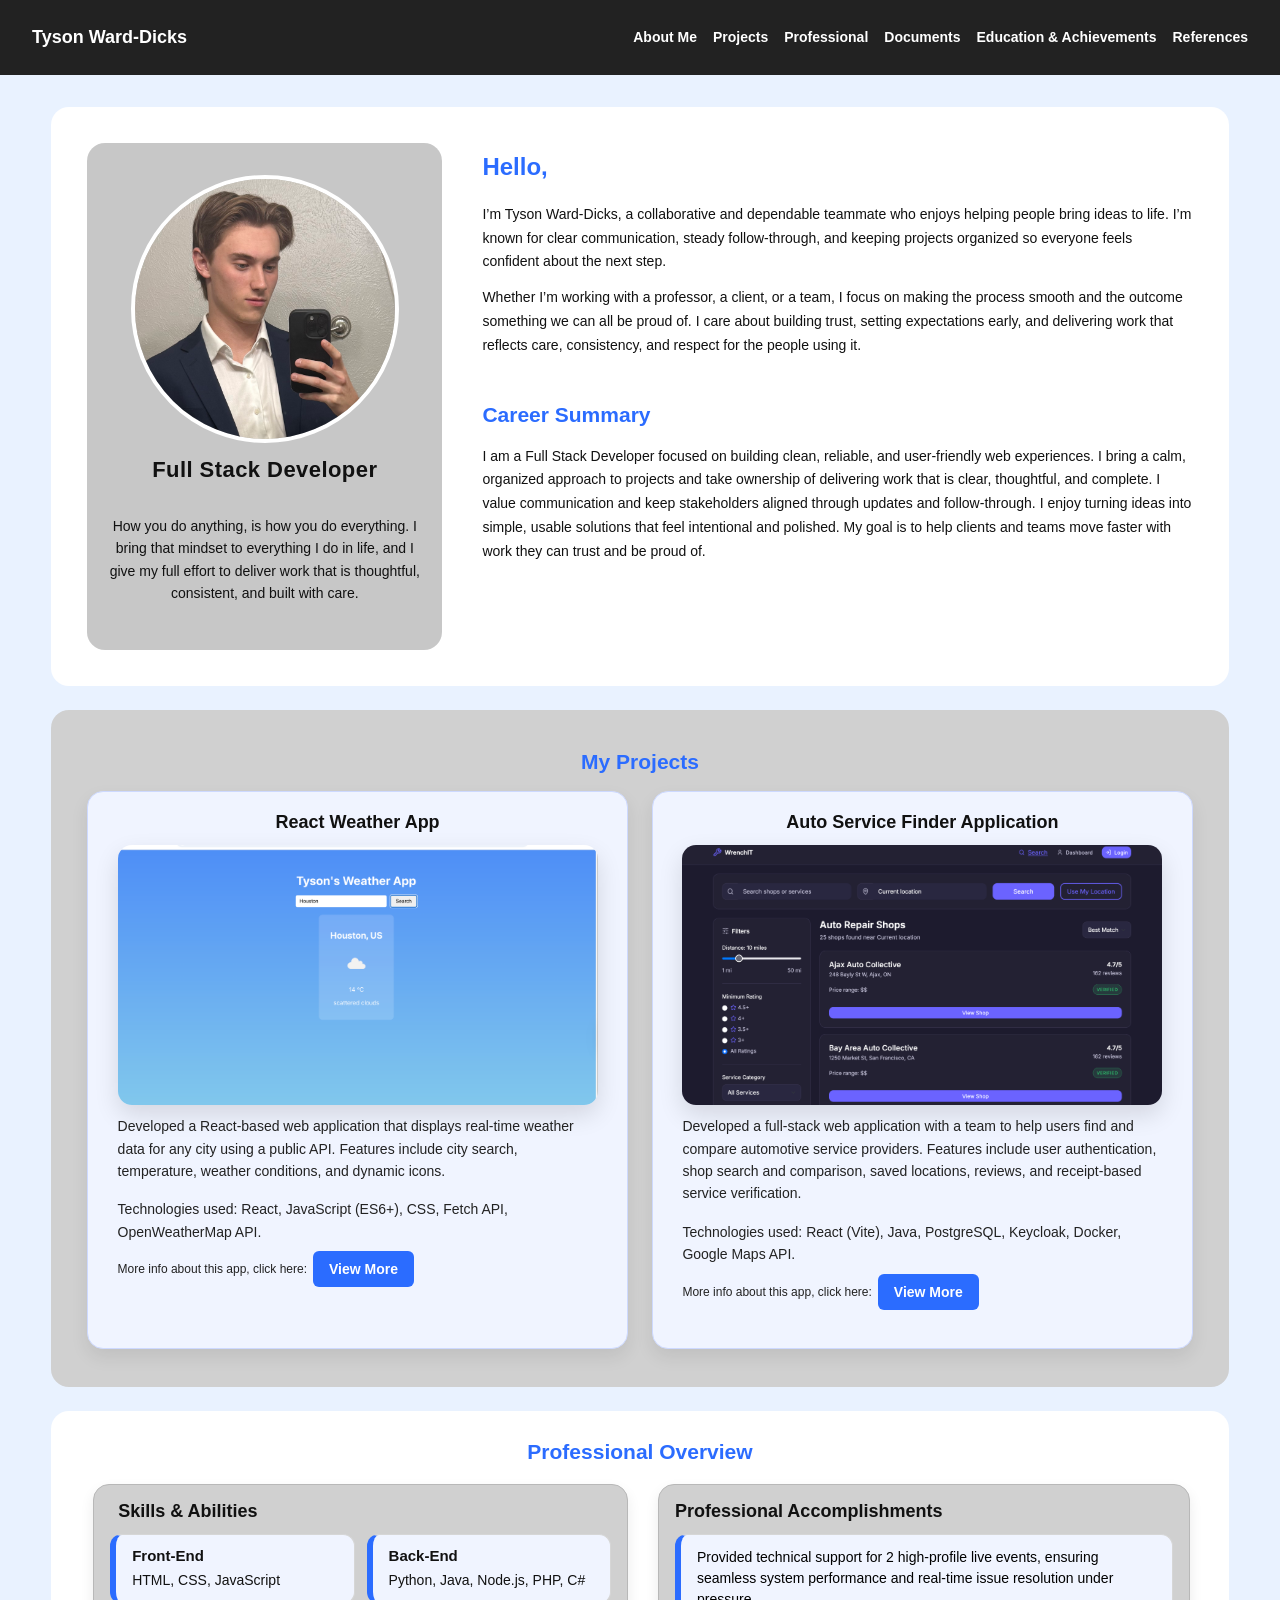
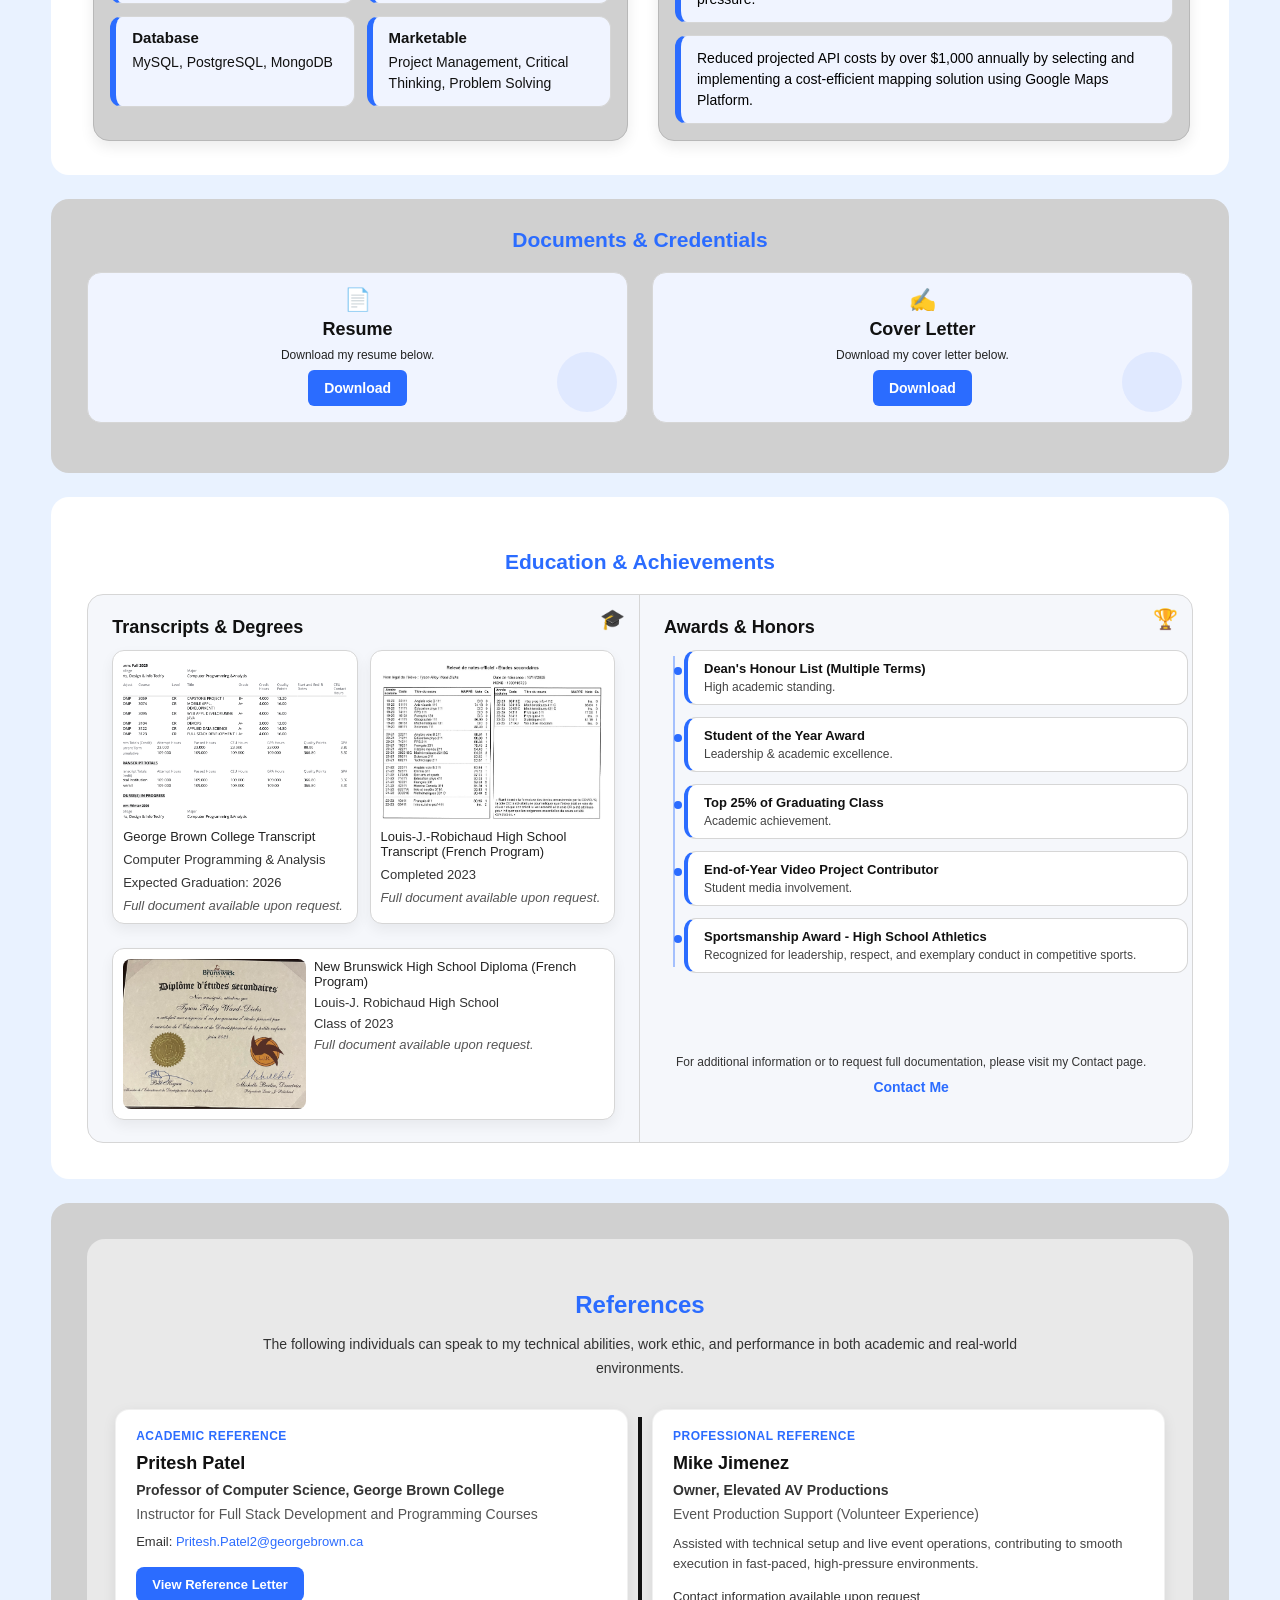
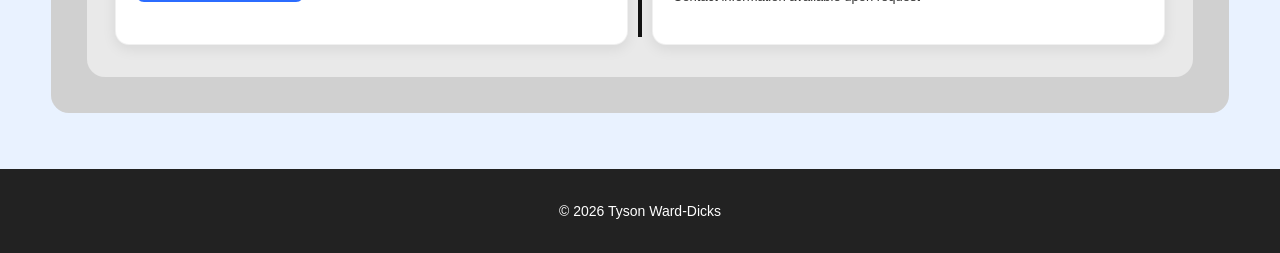
==== commit d8524e43: "Completed References page, and added a few more details to other pages" ====
--- a/index.html
+++ b/index.html
@@ -21,7 +21,7 @@
         <li><a href="#professional">Professional</a></li>
         <li><a href="#documents">Documents</a></li>
         <li><a href="#credentials">Education & Achievements</a></li>
-        <li><a href="#philosophy">Career Goal</a></li>
+        <li><a href="#references">References</a></li>
     </ul>
 </nav>
 
@@ -232,6 +232,10 @@
                     <h4>End-of-Year Video Project Contributor</h4>
                     <p>Student media involvement.</p>
                 </div>
+                <div class="award-item">
+                    <h4>Sportsmanship Award - High School Athletics</h4>
+                    <p>Recognized for leadership, respect, and exemplary conduct in competitive sports.</p>
+                </div>
             </div>
             <div class="awards-cta">
                 <p>For additional information or to request full documentation, please visit my Contact page.</p>
@@ -242,15 +246,38 @@
 
 </section>
 
-<!-- Career Philosophy -->
-<section id="philosophy">
-    <h2>Career Philosophy</h2>
-
-    <p>
-    Write 1–2 paragraphs about your motivations, beliefs about your work,
-    and your career goals in the technology field.
-    </p>
-
+<!-- References -->
+<section id="references" class="references-section">
+    <div class="references-container">
+        <h2 class="references-title">References</h2>
+        <p class="references-intro">
+        The following individuals can speak to my technical abilities, work ethic, and performance in both academic and real-world environments.
+        </p>
+
+        <div class="references-grid">
+            <div class="reference-card">
+                <p class="reference-label">Academic Reference</p>
+                <h3 class="reference-name">Pritesh Patel</h3>
+                <p class="reference-role">Professor of Computer Science, George Brown College</p>
+                <p class="reference-context">Instructor for Full Stack Development and Programming Courses</p>
+                <p class="reference-contact">Email: <a href="mailto:Pritesh.Patel2@georgebrown.ca">Pritesh.Patel2@georgebrown.ca</a></p>
+                <a href="images/LETTER%20OF%20RECOMMENDATION_Tyson%20Ward-Dicks_W2026.pdf" class="reference-btn" target="_blank" rel="noopener noreferrer">
+                    View Reference Letter
+                </a>
+            </div>
+
+            <div class="reference-card">
+                <p class="reference-label">Professional Reference</p>
+                <h3 class="reference-name">Mike Jimenez</h3>
+                <p class="reference-role">Owner, Elevated AV Productions</p>
+                <p class="reference-context">Event Production Support (Volunteer Experience)</p>
+                <p class="reference-description">
+                Assisted with technical setup and live event operations, contributing to smooth execution in fast-paced, high-pressure environments.
+                </p>
+                <p class="reference-contact">Contact information available upon request</p>
+            </div>
+        </div>
+    </div>
 </section>
 <!-- End page -->
 </div>
--- a/style.css
+++ b/style.css
@@ -387,8 +387,203 @@
 }
 
 /* Alternating section colors */
-#philosophy, #professional {
+#professional {
     background: white;
+}
+
+#references {
+    background: #d0d0d0;
+}
+
+.references-section {
+    padding: 36px;
+}
+
+.references-container {
+    max-width: 1100px;
+    margin: 0 auto;
+    background: #e9e9e9;
+    border-radius: 18px;
+    padding: 32px 28px;
+}
+
+.references-title {
+    text-align: center;
+    font-size: 24px;
+    font-weight: 700;
+    color: #2b6cff;
+    margin-bottom: 14px;
+}
+
+.references-intro {
+    max-width: 760px;
+    margin: 0 auto 28px;
+    text-align: center;
+    font-size: 14px;
+    line-height: 1.7;
+    color: #333;
+}
+
+.references-grid {
+    display: grid;
+    grid-template-columns: repeat(2, 1fr);
+    gap: 24px;
+}
+
+.reference-card {
+    background: #ffffff;
+    border-radius: 14px;
+    padding: 22px 20px;
+    box-shadow: 0 4px 14px rgba(0, 0, 0, 0.08);
+    border: 1px solid rgba(0, 0, 0, 0.06);
+}
+
+.reference-card:hover {
+    transform: translateY(-2px);
+    box-shadow: 0 6px 18px rgba(0, 0, 0, 0.12);
+    transition: transform 0.2s ease, box-shadow 0.2s ease;
+}
+
+.reference-label {
+    font-size: 12px;
+    font-weight: 700;
+    text-transform: uppercase;
+    letter-spacing: 0.08em;
+    color: #2b6cff;
+    margin: 0 0 10px;
+}
+
+.reference-name {
+    font-size: 18px;
+    font-weight: 700;
+    color: #111;
+    margin: 0 0 8px;
+}
+
+.reference-role {
+    font-size: 14px;
+    font-weight: 600;
+    color: #333;
+    margin: 0 0 8px;
+}
+
+.reference-context {
+    font-size: 14px;
+    color: #555;
+    margin: 0 0 12px;
+}
+
+.reference-description {
+    font-size: 13px;
+    line-height: 1.6;
+    color: #444;
+    margin: 0 0 14px;
+}
+
+.reference-contact {
+    font-size: 13px;
+    color: #333;
+    margin: 0 0 18px;
+}
+
+.reference-contact a {
+    color: #2b6cff;
+    text-decoration: none;
+}
+
+.reference-contact a:hover {
+    text-decoration: underline;
+}
+
+.reference-btn {
+    display: inline-block;
+    background: #2b6cff;
+    color: #fff;
+    text-decoration: none;
+    padding: 10px 16px;
+    border-radius: 8px;
+    font-size: 13px;
+    font-weight: 600;
+    transition: background 0.2s ease, transform 0.2s ease;
+}
+
+.reference-btn:hover {
+    background: #1f56d1;
+    transform: translateY(-1px);
+}
+
+.references-grid {
+    display: grid;
+    grid-template-columns: 1fr 1fr;
+    gap: 24px;
+    margin-top: 20px;
+    position: relative;
+}
+
+.references-grid::before {
+    content: "";
+    position: absolute;
+    top: 8px;
+    bottom: 8px;
+    left: 50%;
+    width: 4px;
+    background: #111;
+    transform: translateX(-50%);
+}
+
+.references-box {
+    background: #ffffff;
+    border: 1px solid #d6d6d6;
+    border-radius: 16px;
+    padding: 20px;
+}
+
+.reference-item {
+    display: grid;
+    gap: 6px;
+    padding: 12px 0;
+    border-bottom: 4px solid #111;
+    padding: 12px 12px 12px 12px;
+    text-align: center;
+    justify-items: center;
+}
+
+.reference-label {
+    margin: 0;
+    font-size: 12px;
+    letter-spacing: 0.04em;
+    text-transform: uppercase;
+    color: #2b6cff;
+    margin-bottom: 10px;
+    margin-top: -3px;
+}
+
+.reference-item h3 {
+    margin: 0;
+    font-size: 17px;
+    color: #111;
+}
+
+.reference-item p {
+    margin: 0;
+    font-size: 13px;
+    color: #333;
+}
+
+.reference-role {
+    font-weight: 600;
+}
+
+.reference-link {
+    color: #2b6cff;
+    text-decoration: none;
+    font-weight: 600;
+    margin-top: 6px;
+    display: inline-block;
+}
+
+.reference-link:hover {
+    text-decoration: underline;
 }
 
 #professional {
@@ -503,13 +698,13 @@
 }
 
 .awards-cta {
-    margin-top: 90px;
+    margin-top: 70px;
     background: transparent;
     border: none;
     border-radius: 0;
     padding: 0;
     text-align: center;
-    margin-left: 24px;
+    margin-left: 12px;
 }
 
 .awards-cta p {
@@ -746,6 +941,14 @@
         grid-template-columns: 1fr;
     }
 
+    .references-grid {
+        grid-template-columns: 1fr;
+    }
+
+    .references-container {
+        padding: 24px 20px;
+    }
+
     .awards-list {
         padding-left: 20px;
     }
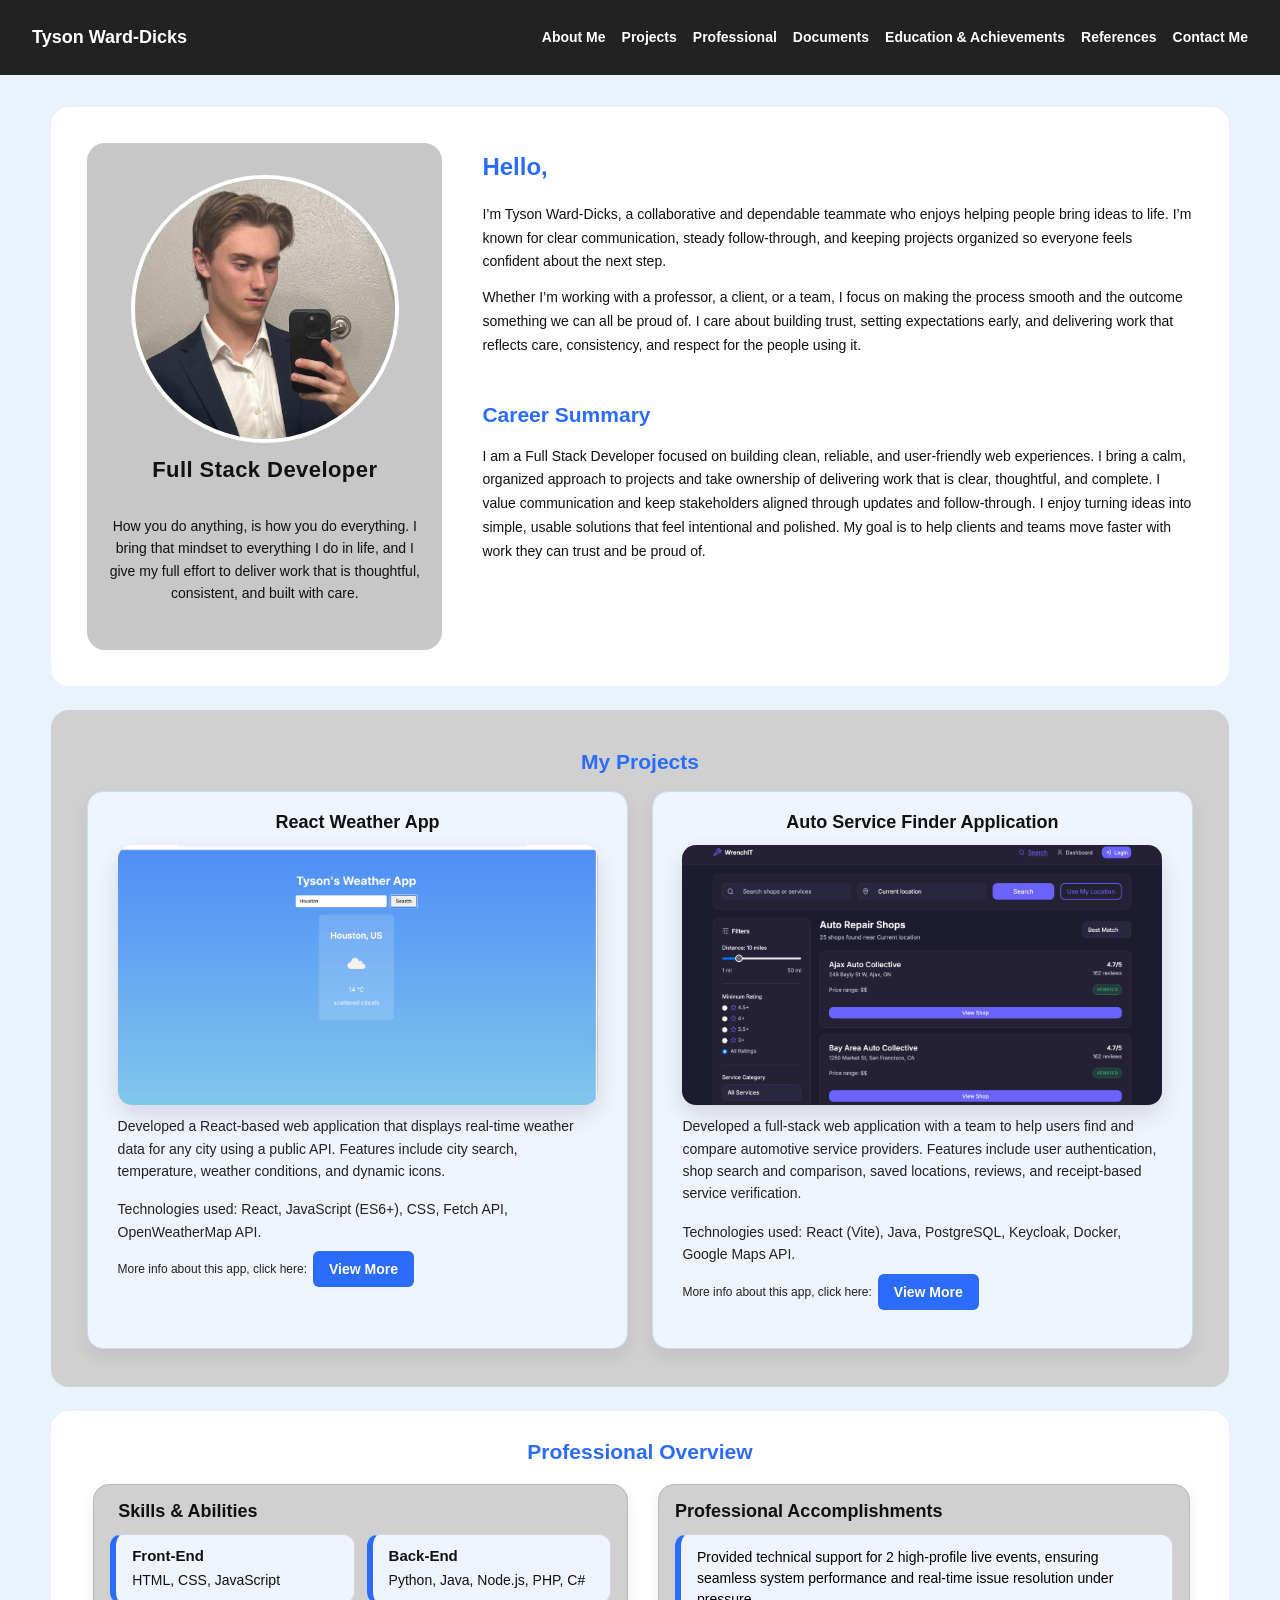
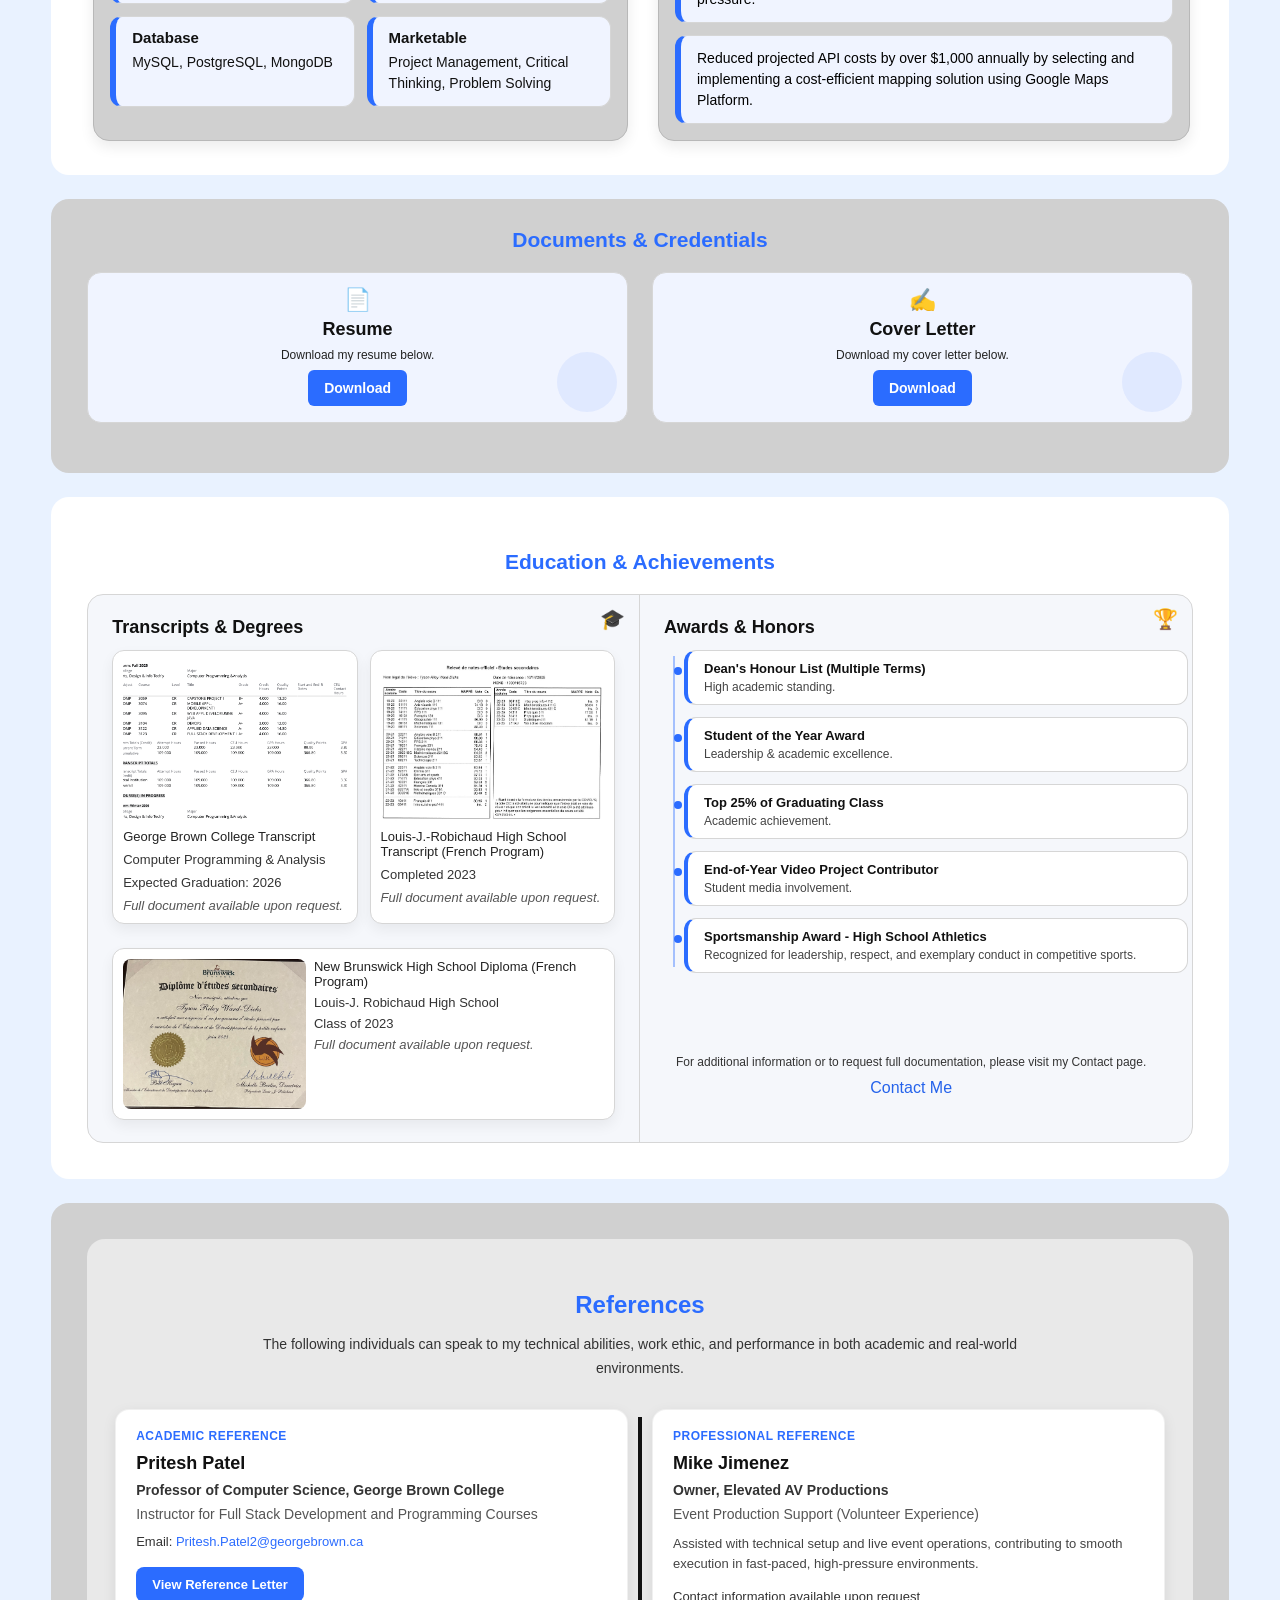
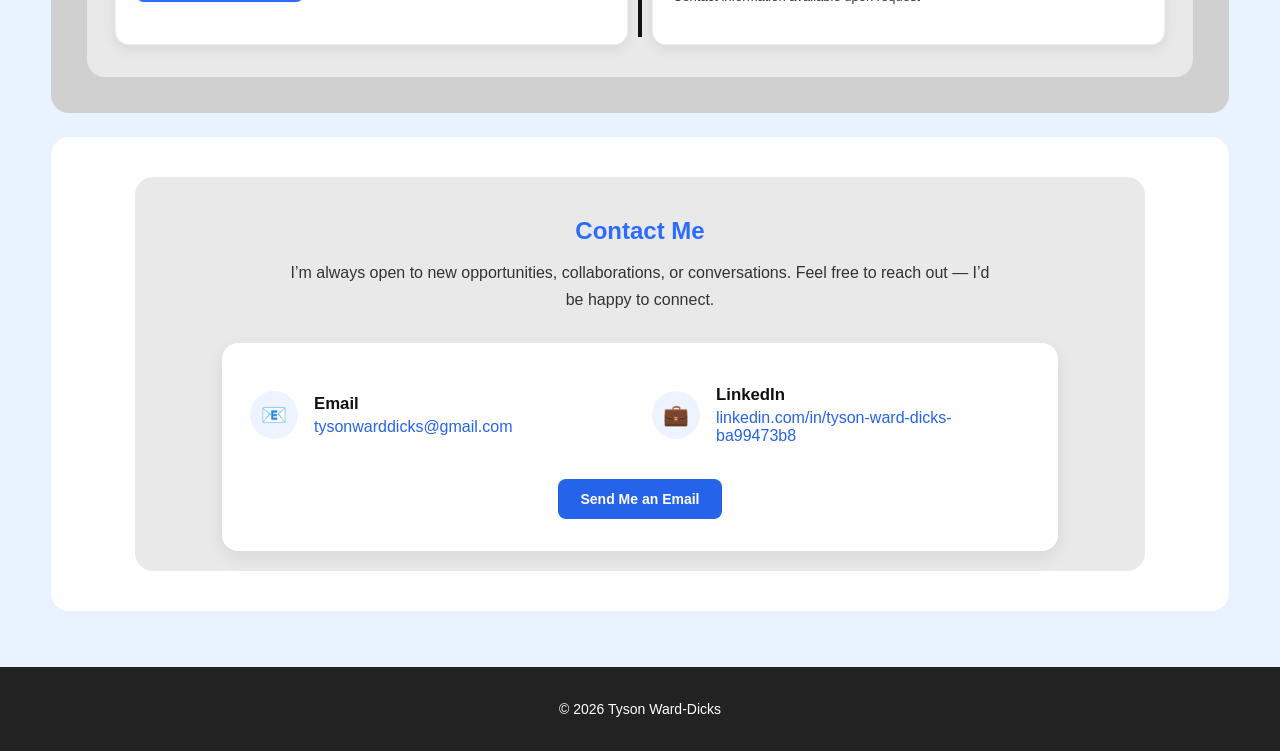
==== commit 766093c2: "Completed contact me page" ====
--- a/index.html
+++ b/index.html
@@ -22,6 +22,7 @@
         <li><a href="#documents">Documents</a></li>
         <li><a href="#credentials">Education & Achievements</a></li>
         <li><a href="#references">References</a></li>
+        <li><a href="#contact">Contact Me</a></li>
     </ul>
 </nav>
 
@@ -279,6 +280,48 @@
         </div>
     </div>
 </section>
+
+<!-- Contact -->
+<section id="contact" class="contact-section">
+    <div class="contact-container">
+        <h2 class="contact-title">Contact Me</h2>
+
+        <p class="contact-intro">
+        I’m always open to new opportunities, collaborations, or conversations.
+        Feel free to reach out — I’d be happy to connect.
+        </p>
+
+        <div class="contact-card">
+            <div class="contact-grid">
+                <div class="contact-item">
+                    <div class="contact-icon">📧</div>
+                    <div class="contact-details">
+                        <h3>Email</h3>
+                        <a href="mailto:tysonwarddicks@gmail.com" class="contact-link">
+                            tysonwarddicks@gmail.com
+                        </a>
+                    </div>
+                </div>
+
+                <div class="contact-item">
+                    <div class="contact-icon">💼</div>
+                    <div class="contact-details">
+                        <h3>LinkedIn</h3>
+                        <a href="https://www.linkedin.com/in/tyson-ward-dicks-ba99473b8" target="_blank" rel="noopener noreferrer" class="contact-link">
+                            linkedin.com/in/tyson-ward-dicks-ba99473b8
+                        </a>
+                    </div>
+                </div>
+            </div>
+
+            <div class="contact-cta">
+                <a href="mailto:tysonwarddicks@gmail.com" class="contact-btn">
+                    Send Me an Email
+                </a>
+            </div>
+        </div>
+    </div>
+</section>
 <!-- End page -->
 </div>
 
--- a/style.css
+++ b/style.css
@@ -881,6 +881,114 @@
     background: #d0d0d0;
 }
 
+.contact-section {
+    padding: 40px 20px;
+    background: #ffffff;
+}
+
+.contact-container {
+    max-width: 950px;
+    margin: 0 auto;
+    background: #e9e9e9;
+    border-radius: 18px;
+    padding: 20px 30px;
+    text-align: center;
+}
+
+.contact-title {
+    font-size: 24px;
+    font-weight: 700;
+    color: #2b6cff;
+    margin-bottom: 14px;
+}
+
+.contact-intro {
+    max-width: 700px;
+    margin: 0 auto 30px;
+    font-size: 1rem;
+    line-height: 1.7;
+    color: #333;
+}
+
+.contact-card {
+    background: #ffffff;
+    border-radius: 16px;
+    padding: 32px 28px;
+    box-shadow: 0 6px 18px rgba(0, 0, 0, 0.08);
+    max-width: 780px;
+    margin: 0 auto;
+}
+
+.contact-grid {
+    display: grid;
+    grid-template-columns: 1fr 1fr;
+    gap: 24px;
+    margin-bottom: 16px;
+}
+
+.contact-item {
+    display: flex;
+    align-items: center;
+    justify-content: flex-start;
+    gap: 16px;
+    text-align: left;
+    padding: 10px 0;
+}
+
+.contact-icon {
+    width: 48px;
+    height: 48px;
+    min-width: 48px;
+    border-radius: 50%;
+    background: #eef4ff;
+    color: #1e4ed8;
+    display: flex;
+    align-items: center;
+    justify-content: center;
+    font-size: 1.3rem;
+}
+
+.contact-details h3 {
+    margin: 0 0 4px;
+    font-size: 1.05rem;
+    color: #111;
+    font-weight: 700;
+}
+
+.contact-link {
+    font-size: 1rem;
+    color: #2563eb;
+    text-decoration: none;
+    font-weight: 500;
+    word-break: break-word;
+}
+
+.contact-link:hover {
+    text-decoration: underline;
+}
+
+
+.contact-cta {
+    margin-top: 24px;
+    text-align: center;
+}
+
+.contact-btn {
+    display: inline-block;
+    background: #2563eb;
+    color: #fff;
+    text-decoration: none;
+    padding: 12px 22px;
+    border-radius: 8px;
+    font-weight: 600;
+    transition: background 0.2s ease, transform 0.2s ease;
+}
+
+.contact-btn:hover {
+    background: #1d4ed8;
+    transform: translateY(-2px);
+}
+
 #documents .section-title {
     color: #2b6cff;
 }
@@ -949,6 +1057,33 @@
         padding: 24px 20px;
     }
 
+    .contact-container {
+        padding: 35px 20px;
+    }
+
+    .contact-title {
+        font-size: 1.7rem;
+    }
+
+    .contact-card {
+        padding: 24px 18px;
+    }
+
+    .contact-item {
+        align-items: flex-start;
+    }
+
+    .contact-grid {
+        grid-template-columns: 1fr;
+    }
+
+    .contact-icon {
+        width: 42px;
+        height: 42px;
+        min-width: 42px;
+        font-size: 1.1rem;
+    }
+
     .awards-list {
         padding-left: 20px;
     }
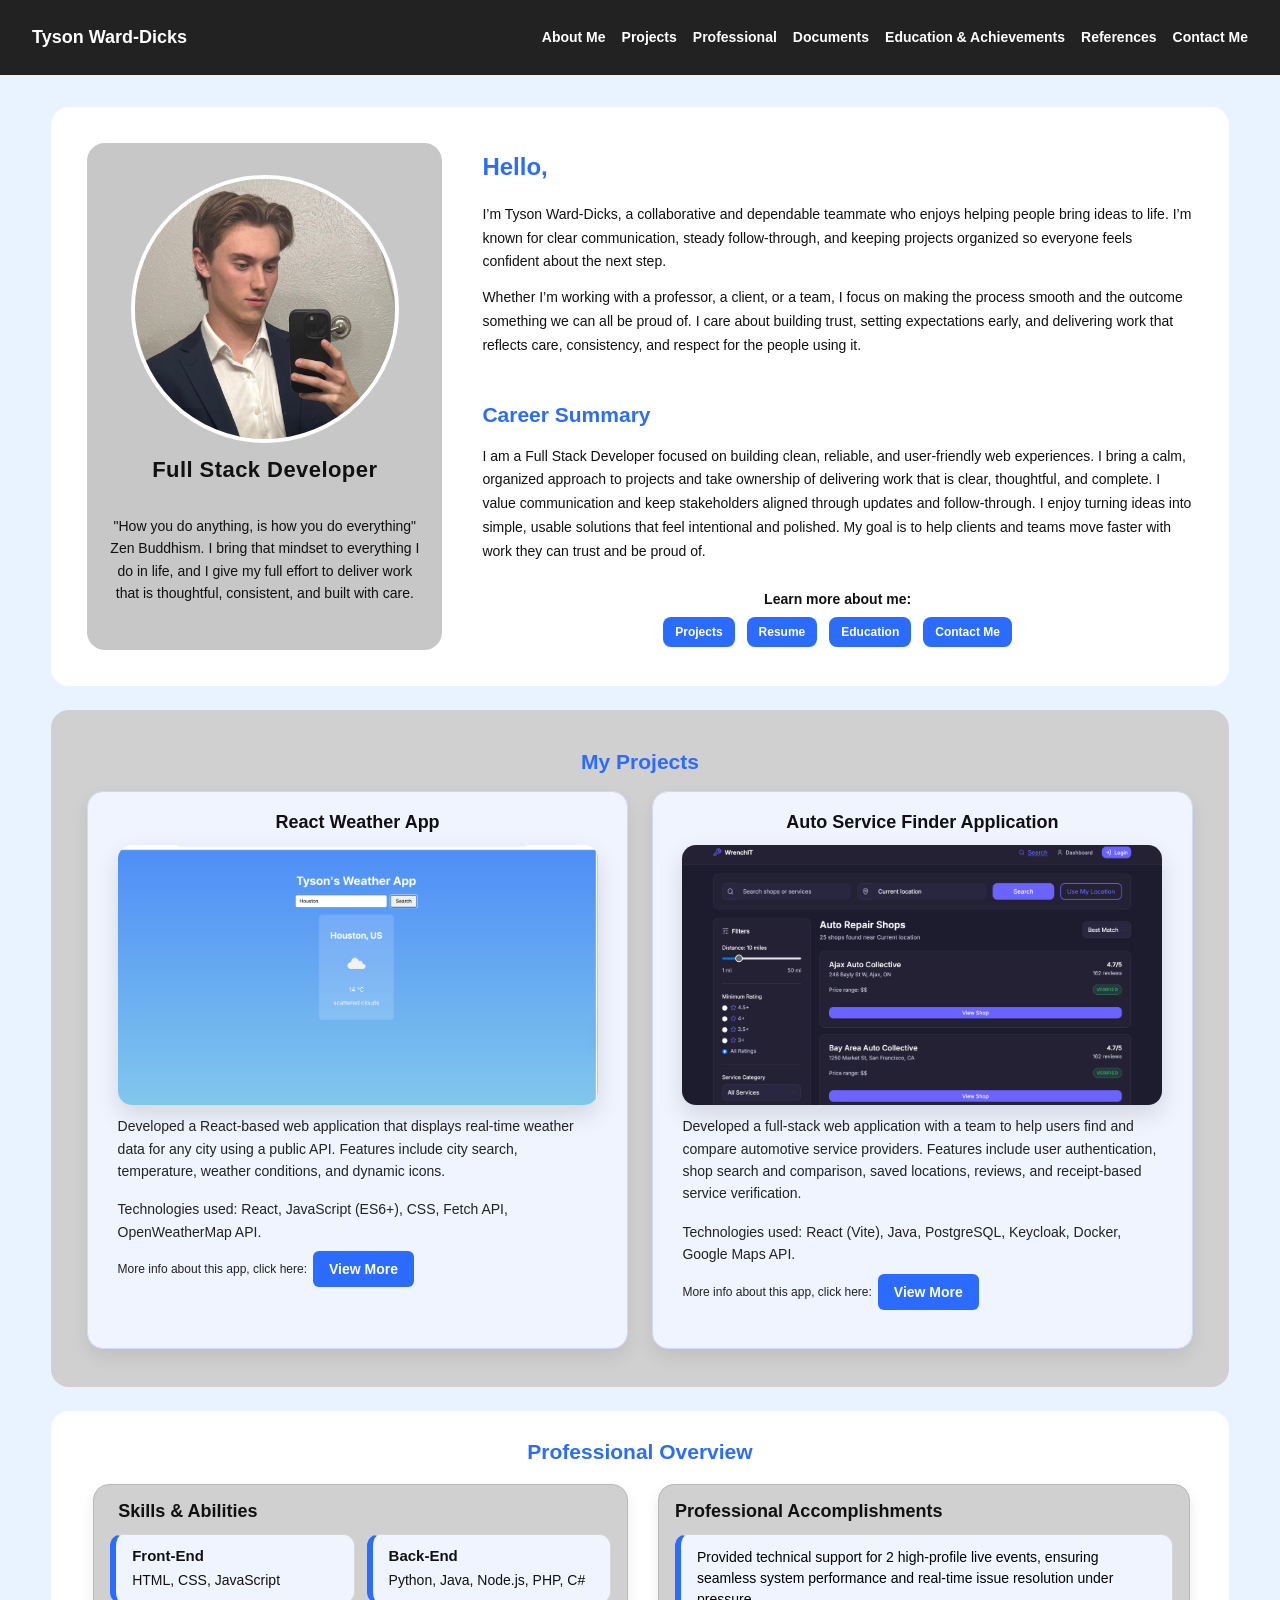
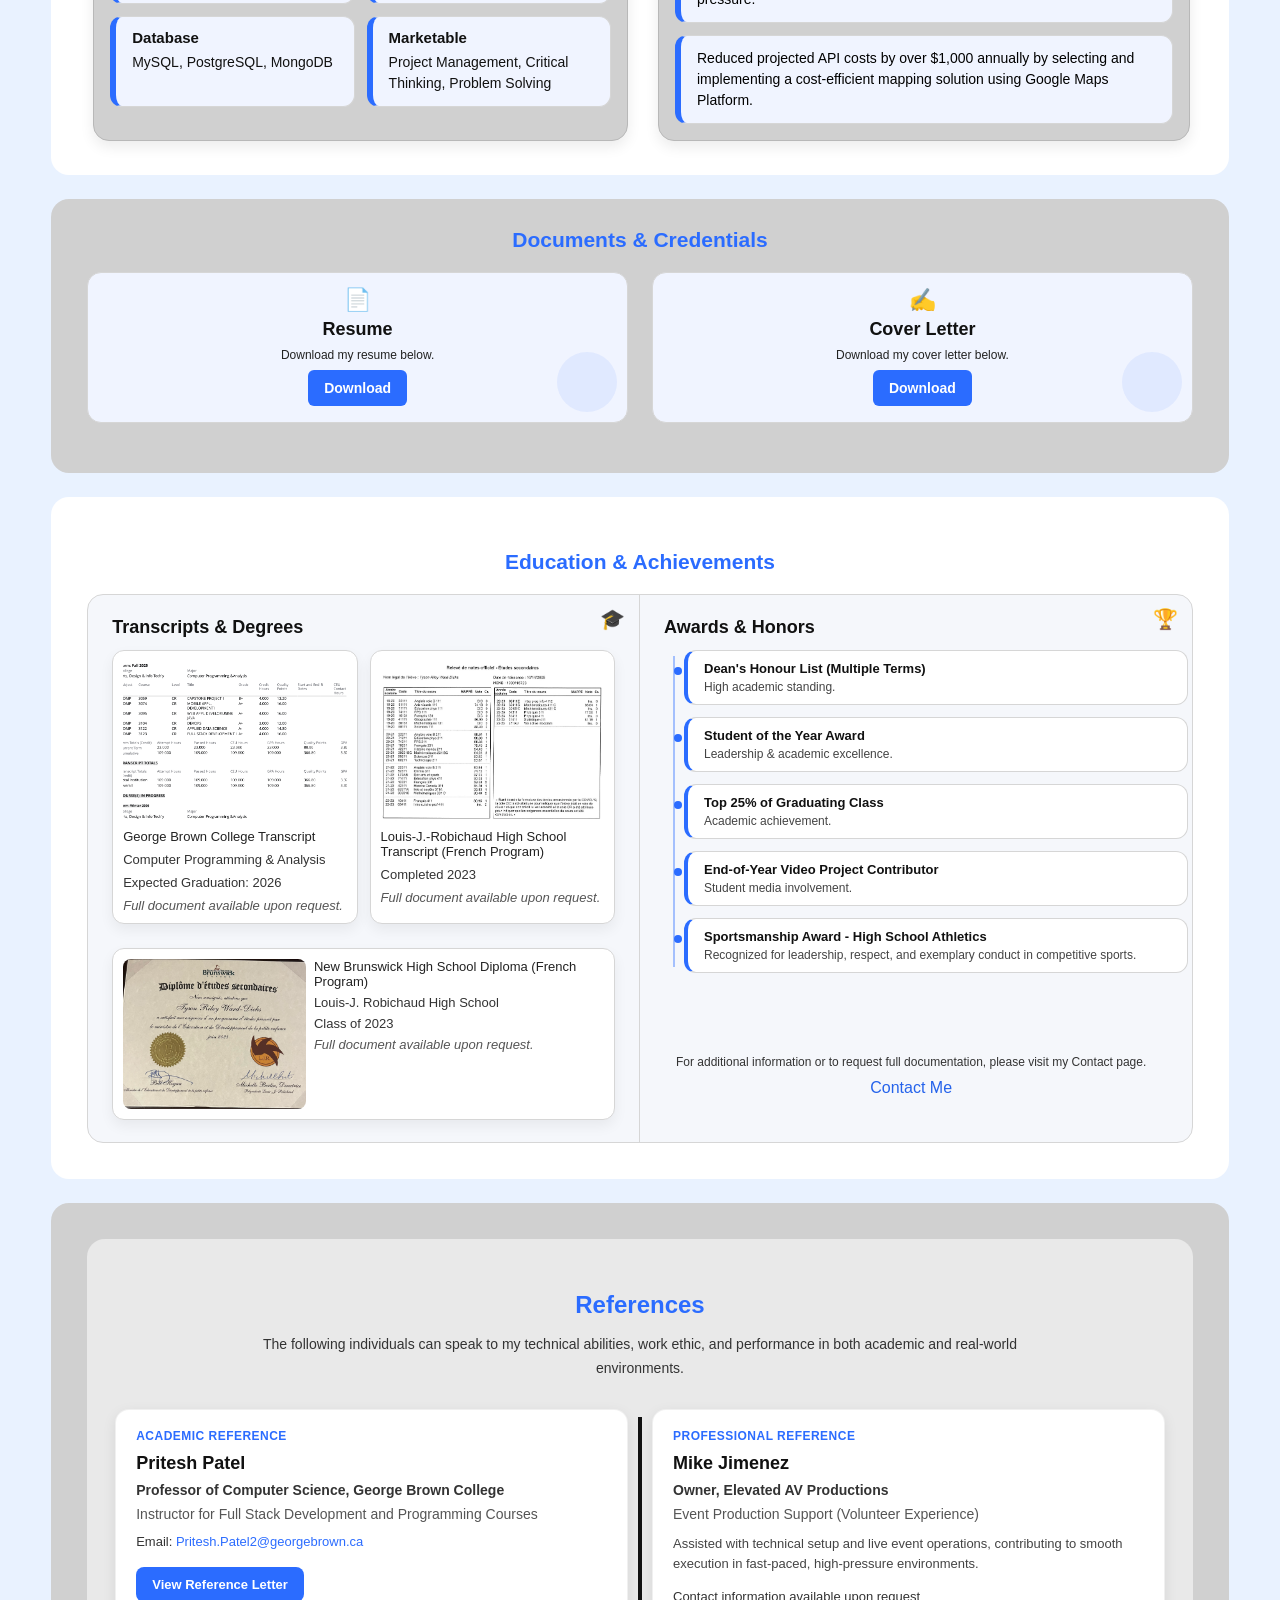
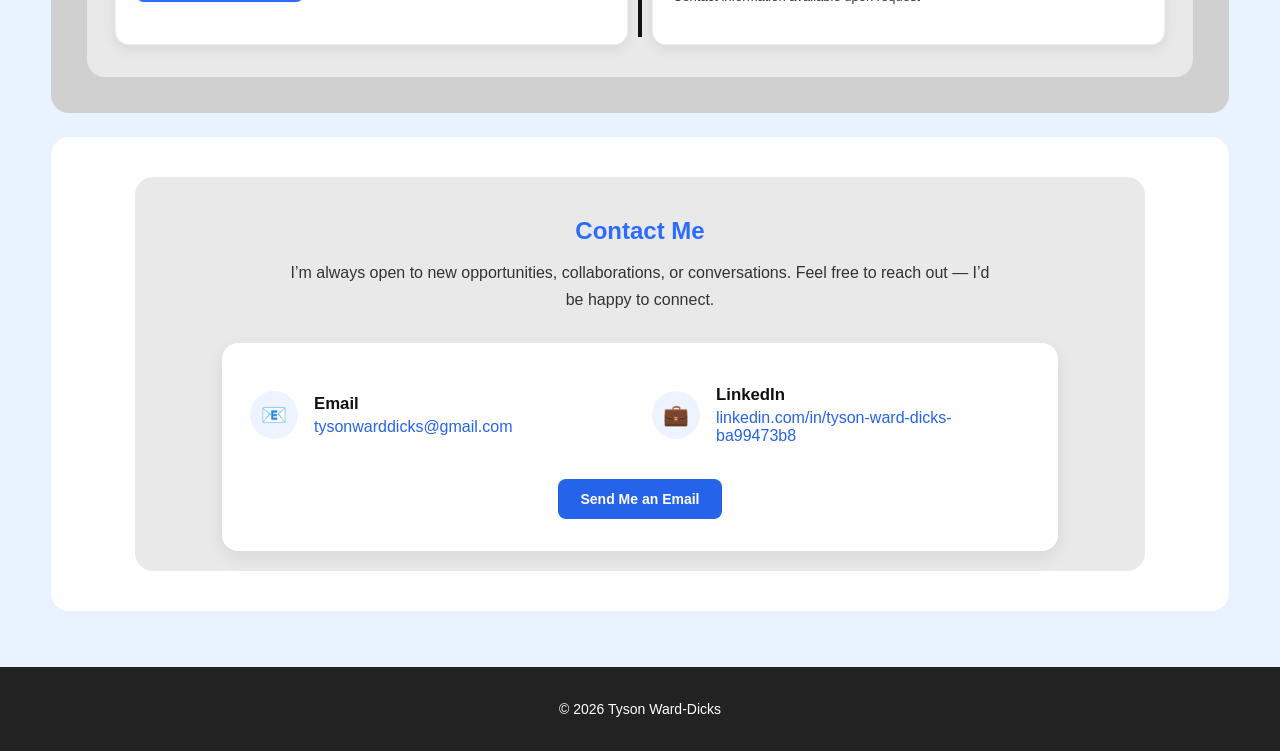
==== commit 34dfee57: "Added CTA in about me page + improved a couple more things" ====
--- a/index.html
+++ b/index.html
@@ -35,7 +35,7 @@
 
         <div class="philosophy">
             <p>
-            How you do anything, is how you do everything. I bring that mindset to everything I do in life,
+            "How you do anything, is how you do everything" Zen Buddhism. I bring that mindset to everything I do in life,
             and I give my full effort to deliver work that is thoughtful, consistent, and built with care.
             </p>
         </div>
@@ -67,6 +67,16 @@
             into simple, usable solutions that feel intentional and polished. My goal is to help
             clients and teams move faster with work they can trust and be proud of.
             </p>
+        </div>
+
+        <div class="about-cta">
+            <p class="about-cta-text">Learn more about me:</p>
+            <div class="about-cta-buttons">
+                <a href="#projects" class="about-cta-btn">Projects</a>
+                <a href="#documents" class="about-cta-btn">Resume</a>
+                <a href="#credentials" class="about-cta-btn">Education</a>
+                <a href="#contact" class="about-cta-btn">Contact Me</a>
+            </div>
         </div>
     </div>
 
--- a/style.css
+++ b/style.css
@@ -61,6 +61,7 @@
     padding: 36px;
     border-radius: 18px;
     margin-bottom: 24px;
+    scroll-margin-top: 100px;
 }
 
 /* About Me section */
@@ -116,6 +117,46 @@
     flex-direction: column;
     gap: 16px;
     padding-top: 10px;
+}
+
+.about-cta {
+    background: transparent;
+    border: none;
+    border-radius: 0;
+    padding: 0;
+    display: flex;
+    flex-direction: column;
+    gap: 10px;
+    align-items: center;
+    text-align: center;
+}
+
+.about-cta-text {
+    margin: 0;
+    font-weight: 600;
+    color: #111;
+}
+
+.about-cta-buttons {
+    display: flex;
+    flex-wrap: wrap;
+    gap: 12px;
+    justify-content: center;
+}
+
+.about-cta-btn {
+    display: inline-block;
+    padding: 8px 12px;
+    border-radius: 8px;
+    background: #2b6cff;
+    color: #fff;
+    text-decoration: none;
+    font-weight: 600;
+    font-size: 12px;
+}
+
+.about-cta-btn:hover {
+    background: #1f56d1;
 }
 
 .hello,
@@ -596,6 +637,7 @@
     padding-bottom: 28px;
     padding-top: 12px;
     min-height: 26vh;
+    scroll-margin-top: 250px;
 }
 
 #projects {
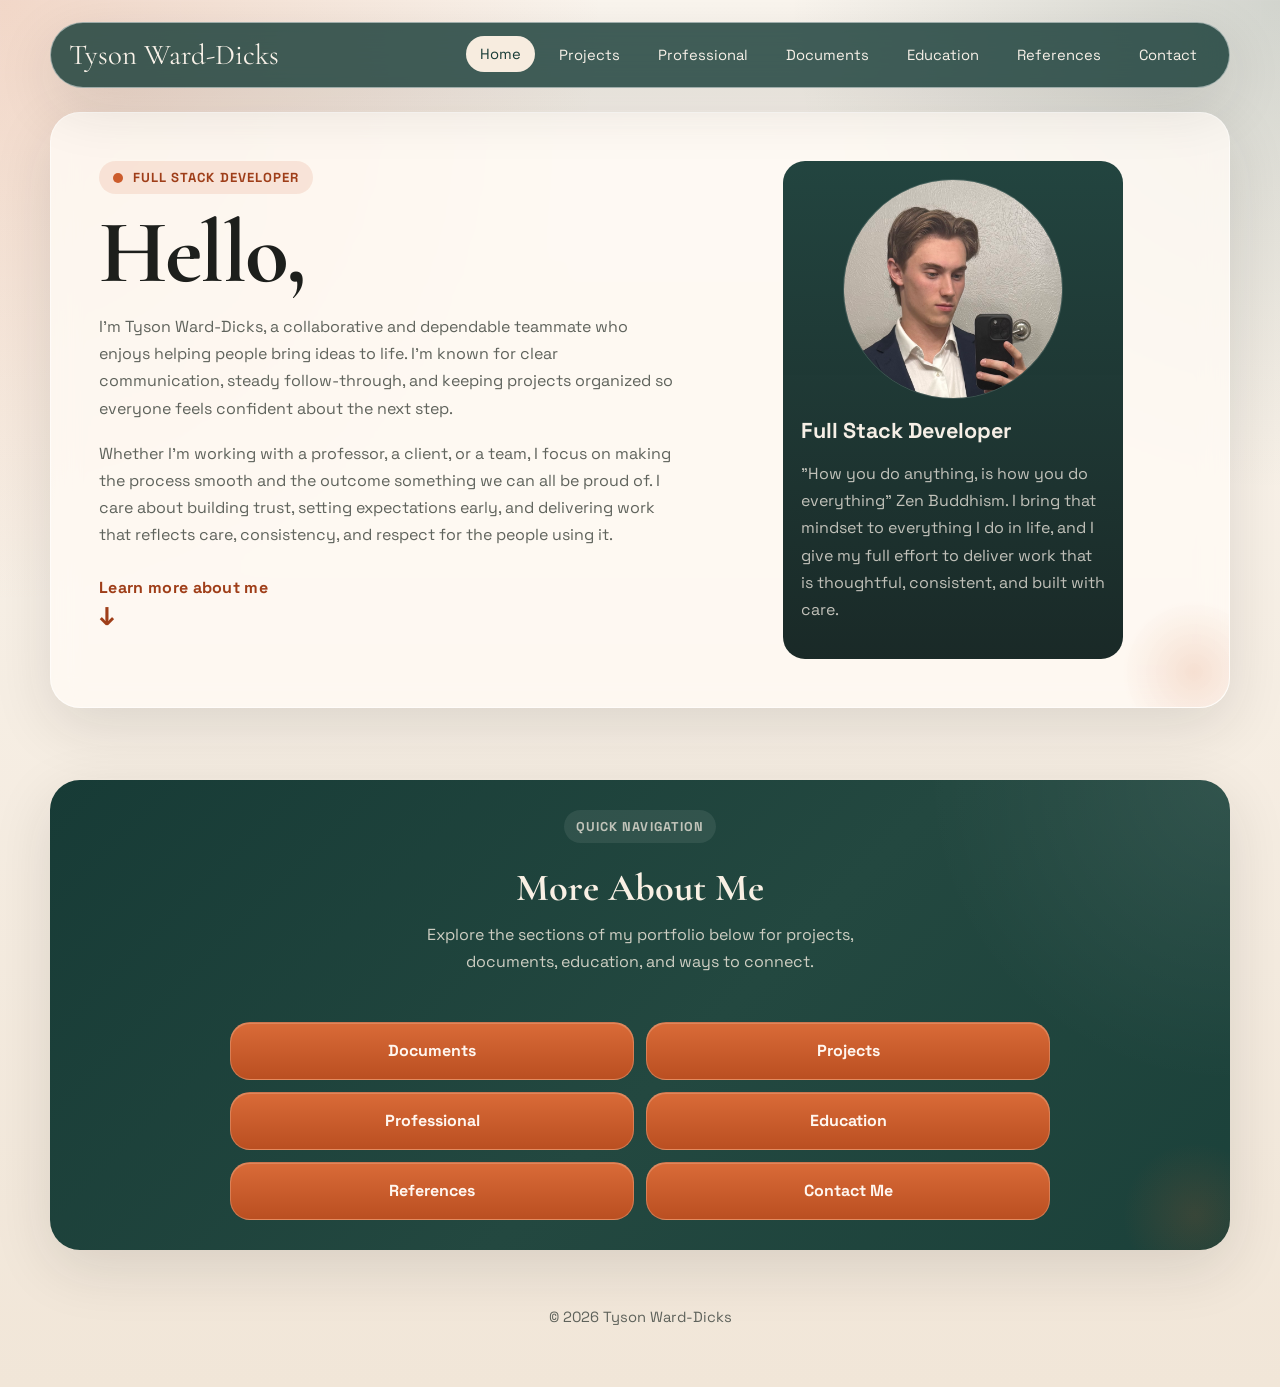
==== commit 1481716d: "Using a new completely different portfolio style but filtering through the different pages" ====
--- a/index.html
+++ b/index.html
@@ -1,343 +1,89 @@
 <!DOCTYPE html>
 <html lang="en">
+<head>
+    <meta charset="UTF-8">
+    <meta name="viewport" content="width=device-width, initial-scale=1.0">
+    <title>Tyson Ward-Dicks | Portfolio</title>
+    <link rel="stylesheet" href="style.css">
+</head>
+<body class="home">
+    <div class="site-shell">
+        <header class="site-header">
+            <div class="nav-wrap">
+                <a class="brand" href="index.html">
+                    <span class="brand-name">Tyson Ward-Dicks</span>
+                </a>
+                <nav class="site-nav" aria-label="Primary">
+                    <a href="index.html">Home</a>
+                    <a href="projects.html">Projects</a>
+                    <a href="professional.html">Professional</a>
+                    <a href="documents.html">Documents</a>
+                    <a href="credentials.html">Education</a>
+                    <a href="references.html">References</a>
+                    <a href="contact.html">Contact</a>
+                </nav>
+            </div>
+        </header>
 
-<head>
-<meta charset="UTF-8">
-<meta name="viewport" content="width=device-width, initial-scale=1.0">
-<title>Tyson Ward-Dicks Portfolio</title>
-
-<link rel="stylesheet" href="style.css">
-</head>
-
-<body>
-
-<!-- Navigation -->
-<nav>
-    <h1 class="logo">Tyson Ward-Dicks</h1>
-
-    <ul>
-        <li><a href="#home">About Me</a></li>
-        <li><a href="#projects">Projects</a></li>
-        <li><a href="#professional">Professional</a></li>
-        <li><a href="#documents">Documents</a></li>
-        <li><a href="#credentials">Education & Achievements</a></li>
-        <li><a href="#references">References</a></li>
-        <li><a href="#contact">Contact Me</a></li>
-    </ul>
-</nav>
-
-<div class="page">
-<!-- About Me Section -->
-<section id="home">
-    <div class="about-panel">
-        <img src="images/tyson.jpeg" alt="Tyson Ward-Dicks" class="profile-pic">
-        <p class="title">Full Stack Developer</p>
-
-        <div class="philosophy">
-            <p>
-            "How you do anything, is how you do everything" Zen Buddhism. I bring that mindset to everything I do in life,
-            and I give my full effort to deliver work that is thoughtful, consistent, and built with care.
-            </p>
-        </div>
-    </div>
-
-    <div class="about-main">
-        <h2 class="hello">Hello,</h2>
-        <div class="bio">
-            <p>
-            I’m Tyson Ward-Dicks, a collaborative and dependable teammate who enjoys helping
-            people bring ideas to life. I’m known for clear communication, steady follow-through,
-            and keeping projects organized so everyone feels confident about the next step.
-            </p>
-            <p>
-            Whether I’m working with a professor, a client, or a team, I focus on making the
-            process smooth and the outcome something we can all be proud of. I care about
-            building trust, setting expectations early, and delivering work that reflects care,
-            consistency, and respect for the people using it.
-            </p>
-        </div>
-
-        <div class="career-summary">
-            <h2 class="summary-title">Career Summary</h2>
-            <p>
-            I am a Full Stack Developer focused on building clean, reliable, and user-friendly web
-            experiences. I bring a calm, organized approach to projects and take ownership of
-            delivering work that is clear, thoughtful, and complete. I value communication and
-            keep stakeholders aligned through updates and follow-through. I enjoy turning ideas
-            into simple, usable solutions that feel intentional and polished. My goal is to help
-            clients and teams move faster with work they can trust and be proud of.
-            </p>
-        </div>
-
-        <div class="about-cta">
-            <p class="about-cta-text">Learn more about me:</p>
-            <div class="about-cta-buttons">
-                <a href="#projects" class="about-cta-btn">Projects</a>
-                <a href="#documents" class="about-cta-btn">Resume</a>
-                <a href="#credentials" class="about-cta-btn">Education</a>
-                <a href="#contact" class="about-cta-btn">Contact Me</a>
-            </div>
-        </div>
-    </div>
-
-</section>
-
-<!-- Projects -->
-<section id="projects">
-    <h2 class="section-title centered">My Projects</h2>
-
-    <div class="projects-grid">
-        <div class="project-card">
-            <h3 class="project-title">React Weather App</h3>
-            <img src="images/weather-main.png" alt="React Weather App preview" class="project-image">
-            <p class="project-desc">
-            Developed a React-based web application that displays real-time weather data for any city
-            using a public API. Features include city search, temperature, weather conditions, and
-            dynamic icons.
-            </p>
-            <p class="project-desc">
-            Technologies used: React, JavaScript (ES6+), CSS, Fetch API, OpenWeatherMap API.
-            </p>
-            <div class="project-link">
-                <span>More info about this app, click here:</span>
-                <a class="project-button" href="https://github.com/101501186/101501186_comp3123_labtest2" target="_blank" rel="noopener noreferrer">View More</a>
-            </div>
-        </div>
-
-        <div class="project-card">
-            <h3 class="project-title">Auto Service Finder Application</h3>
-            <img src="images/capstone.png" alt="Capstone project preview" class="project-image">
-            <p class="project-desc">
-            Developed a full-stack web application with a team to help users find and compare automotive
-            service providers. Features include user authentication, shop search and comparison, saved
-            locations, reviews, and receipt-based service verification.
-            </p>
-            <p class="project-desc">
-            Technologies used: React (Vite), Java, PostgreSQL, Keycloak, Docker, Google Maps API.
-            </p>
-            <div class="project-link">
-                <span>More info about this app, click here:</span>
-                <a class="project-button" href="https://github.com/hcustod/wrench-it" target="_blank" rel="noopener noreferrer">View More</a>
-            </div>
-        </div>
-    </div>
-
-</section>
-
-<!-- Professional -->
-<section id="professional">
-    <h2 class="section-title centered">Professional Overview</h2>
-
-    <div class="professional-grid">
-        <div class="skills-panel">
-            <h3 class="panel-title">Skills & Abilities</h3>
-            <div class="skills-grid">
-                <div class="skill-card skill-frontend">
-                    <h4>Front-End</h4>
-                    <p>HTML, CSS, JavaScript</p>
-                </div>
-                <div class="skill-card skill-backend">
-                    <h4>Back-End</h4>
-                    <p>Python, Java, Node.js, PHP, C#</p>
-                </div>
-                <div class="skill-card skill-database">
-                    <h4>Database</h4>
-                    <p>MySQL, PostgreSQL, MongoDB</p>
-                </div>
-                <div class="skill-card skill-marketable">
-                    <h4>Marketable</h4>
-                    <p>Project Management, Critical Thinking, Problem Solving</p>
-                </div>
-            </div>
-        </div>
-
-        <div class="accomplishments-panel">
-            <h3 class="panel-title">Professional Accomplishments</h3>
-            <ul class="accomplishments-list accent-cards">
-                <li>Provided technical support for 2 high-profile live events, ensuring seamless system performance and real-time issue resolution under pressure.</li>
-                <li>
-                Reduced projected API costs by over $1,000 annually by selecting and implementing a
-                cost-efficient mapping solution using Google Maps Platform.
-                </li>
-            </ul>
-
-        </div>
-    </div>
-
-</section>
-
-<!-- Documents -->
-<section id="documents">
-
-    <h2 class="section-title centered">Documents & Credentials</h2>
-
-    <div class="documents-grid">
-        <div class="download-card">
-            <span class="download-icon">📄</span>
-            <h4 class="download-title">Resume</h4>
-            <p class="download-text">Download my resume below.</p>
-            <a class="project-button" href="#" target="_blank" rel="noopener noreferrer">Download</a>
-        </div>
-        <div class="download-card">
-            <span class="download-icon">✍️</span>
-            <h4 class="download-title">Cover Letter</h4>
-            <p class="download-text">Download my cover letter below.</p>
-            <a class="project-button" href="#" target="_blank" rel="noopener noreferrer">Download</a>
-        </div>
-    </div>
-
-</section>
-
-<!-- Education & Achievements -->
-<section id="credentials">
-    <h2 class="section-title centered">Education & Achievements</h2>
-
-    <div class="education-grid split-layout">
-        <div class="education-card split-left">
-            <h3>Transcripts & Degrees</h3>
-            <span class="card-emoji" aria-hidden="true">🎓</span>
-            <div class="transcript-grid">
-                <figure class="transcript-item">
-                    <img src="images/GBC_Transcript.png" alt="George Brown College transcript" class="transcript-img">
-                    <figcaption>George Brown College Transcript</figcaption>
-                    <p class="transcript-desc">Computer Programming & Analysis</p>
-                    <p class="transcript-desc">Expected Graduation: 2026</p>
-                    <p class="transcript-note">Full document available upon request.</p>
-                </figure>
-                <figure class="transcript-item">
-                    <img src="images/HS_Transcript.png" alt="High school transcript" class="transcript-img">
-                    <figcaption>Louis-J.-Robichaud High School Transcript (French Program)</figcaption>
-                    <p class="transcript-desc">Completed 2023</p>
-                    <p class="transcript-note">Full document available upon request.</p>
-                </figure>
-            </div>
-            <div class="diploma-row">
-                <figure class="transcript-item diploma-item">
-                    <img src="images/HS_Diploma.png" alt="High school diploma" class="transcript-img">
-                    <div class="diploma-text">
-                        <figcaption>New Brunswick High School Diploma (French Program)</figcaption>
-                        <p class="transcript-desc">Louis-J. Robichaud High School</p>
-                        <p class="transcript-desc">Class of 2023</p>
-                        <p class="transcript-note">Full document available upon request.</p>
-                    </div>
-                </figure>
-            </div>
-        </div>
-        <div class="education-card split-right">
-            <h3>Awards & Honors</h3>
-            <span class="card-emoji" aria-hidden="true">🏆</span>
-            <div class="awards-list">
-                <div class="award-item">
-                    <h4>Dean's Honour List (Multiple Terms)</h4>
-                    <p>High academic standing.</p>
-                </div>
-                <div class="award-item">
-                    <h4>Student of the Year Award</h4>
-                    <p>Leadership & academic excellence.</p>
-                </div>
-                <div class="award-item">
-                    <h4>Top 25% of Graduating Class</h4>
-                    <p>Academic achievement.</p>
-                </div>
-                <div class="award-item">
-                    <h4>End-of-Year Video Project Contributor</h4>
-                    <p>Student media involvement.</p>
-                </div>
-                <div class="award-item">
-                    <h4>Sportsmanship Award - High School Athletics</h4>
-                    <p>Recognized for leadership, respect, and exemplary conduct in competitive sports.</p>
-                </div>
-            </div>
-            <div class="awards-cta">
-                <p>For additional information or to request full documentation, please visit my Contact page.</p>
-                <a class="contact-link" href="#contact">Contact Me</a>
-            </div>
-        </div>
-    </div>
-
-</section>
-
-<!-- References -->
-<section id="references" class="references-section">
-    <div class="references-container">
-        <h2 class="references-title">References</h2>
-        <p class="references-intro">
-        The following individuals can speak to my technical abilities, work ethic, and performance in both academic and real-world environments.
-        </p>
-
-        <div class="references-grid">
-            <div class="reference-card">
-                <p class="reference-label">Academic Reference</p>
-                <h3 class="reference-name">Pritesh Patel</h3>
-                <p class="reference-role">Professor of Computer Science, George Brown College</p>
-                <p class="reference-context">Instructor for Full Stack Development and Programming Courses</p>
-                <p class="reference-contact">Email: <a href="mailto:Pritesh.Patel2@georgebrown.ca">Pritesh.Patel2@georgebrown.ca</a></p>
-                <a href="images/LETTER%20OF%20RECOMMENDATION_Tyson%20Ward-Dicks_W2026.pdf" class="reference-btn" target="_blank" rel="noopener noreferrer">
-                    View Reference Letter
-                </a>
-            </div>
-
-            <div class="reference-card">
-                <p class="reference-label">Professional Reference</p>
-                <h3 class="reference-name">Mike Jimenez</h3>
-                <p class="reference-role">Owner, Elevated AV Productions</p>
-                <p class="reference-context">Event Production Support (Volunteer Experience)</p>
-                <p class="reference-description">
-                Assisted with technical setup and live event operations, contributing to smooth execution in fast-paced, high-pressure environments.
-                </p>
-                <p class="reference-contact">Contact information available upon request</p>
-            </div>
-        </div>
-    </div>
-</section>
-
-<!-- Contact -->
-<section id="contact" class="contact-section">
-    <div class="contact-container">
-        <h2 class="contact-title">Contact Me</h2>
-
-        <p class="contact-intro">
-        I’m always open to new opportunities, collaborations, or conversations.
-        Feel free to reach out — I’d be happy to connect.
-        </p>
-
-        <div class="contact-card">
-            <div class="contact-grid">
-                <div class="contact-item">
-                    <div class="contact-icon">📧</div>
-                    <div class="contact-details">
-                        <h3>Email</h3>
-                        <a href="mailto:tysonwarddicks@gmail.com" class="contact-link">
-                            tysonwarddicks@gmail.com
-                        </a>
+        <main class="section-stack">
+            <section class="hero">
+                <div>
+                    <span class="eyebrow">Full Stack Developer</span>
+                    <h1>Hello,</h1>
+                    <p class="hero-lead">
+                        I’m Tyson Ward-Dicks, a collaborative and dependable teammate who enjoys helping
+                        people bring ideas to life. I’m known for clear communication, steady follow-through,
+                        and keeping projects organized so everyone feels confident about the next step.
+                    </p>
+                    <p class="hero-lead">
+                        Whether I’m working with a professor, a client, or a team, I focus on making the
+                        process smooth and the outcome something we can all be proud of. I care about
+                        building trust, setting expectations early, and delivering work that reflects care,
+                        consistency, and respect for the people using it.
+                    </p>
+                    <div class="learn-prompt">
+                        <span>Learn more about me</span>
+                        <span class="learn-arrow" aria-hidden="true">↓</span>
                     </div>
                 </div>
 
-                <div class="contact-item">
-                    <div class="contact-icon">💼</div>
-                    <div class="contact-details">
-                        <h3>LinkedIn</h3>
-                        <a href="https://www.linkedin.com/in/tyson-ward-dicks-ba99473b8" target="_blank" rel="noopener noreferrer" class="contact-link">
-                            linkedin.com/in/tyson-ward-dicks-ba99473b8
-                        </a>
-                    </div>
+                <div class="hero-side">
+                    <article class="portrait-card">
+                        <div class="portrait-frame">
+                            <img src="images/tyson.jpeg" alt="Tyson Ward-Dicks portrait">
+                        </div>
+                        <h2>Full Stack Developer</h2>
+                        <p class="body-copy">
+                            "How you do anything, is how you do everything" Zen Buddhism. I bring that
+                            mindset to everything I do in life, and I give my full effort to deliver
+                            work that is thoughtful, consistent, and built with care.
+                        </p>
+                    </article>
                 </div>
-            </div>
+            </section>
 
-            <div class="contact-cta">
-                <a href="mailto:tysonwarddicks@gmail.com" class="contact-btn">
-                    Send Me an Email
-                </a>
-            </div>
-        </div>
+            <section class="cta-band home-links-band">
+                <span class="label band-label">Quick Navigation</span>
+                <div class="band-header">
+                    <h2>More About Me</h2>
+                    <p>
+                        Explore the sections of my portfolio below for projects, documents, education, and ways to connect.
+                    </p>
+                </div>
+                <div class="more-about-links band-links">
+                    <a class="more-about-button" href="documents.html">Documents</a>
+                    <a class="more-about-button" href="projects.html">Projects</a>
+                    <a class="more-about-button" href="professional.html">Professional</a>
+                    <a class="more-about-button" href="credentials.html">Education</a>
+                    <a class="more-about-button" href="references.html">References</a>
+                    <a class="more-about-button" href="contact.html">Contact Me</a>
+                </div>
+            </section>
+        </main>
+
+        <footer class="footer">
+            <p>© 2026 Tyson Ward-Dicks</p>
+        </footer>
     </div>
-</section>
-<!-- End page -->
-</div>
-
-<footer>
-    <p>© 2026 Tyson Ward-Dicks</p>
-</footer>
-
 </body>
 </html>
--- a/style.css
+++ b/style.css
@@ -1,1147 +1,1256 @@
-/* Smooth scrolling */
+@import url("https://fonts.googleapis.com/css2?family=Space+Grotesk:wght@400;500;700&family=Cormorant+Garamond:wght@500;600;700&display=swap");
+
+:root {
+    --bg: #f6efe6;
+    --bg-deep: #173b36;
+    --panel: rgba(255, 250, 244, 0.82);
+    --panel-strong: #fffaf4;
+    --panel-dark: rgba(18, 47, 43, 0.9);
+    --text: #1d1f1c;
+    --muted: #5f635c;
+    --accent: #cc5c2c;
+    --accent-soft: #efc4ac;
+    --accent-deep: #9f3e19;
+    --line: rgba(29, 31, 28, 0.12);
+    --shadow: 0 18px 60px rgba(31, 37, 34, 0.12);
+    --radius-xl: 30px;
+    --radius-lg: 22px;
+    --radius-md: 16px;
+    --max-width: 1180px;
+}
+
+* {
+    box-sizing: border-box;
+}
+
 html {
-    scroll-behavior: smooth;
-}
-
-/* Page styling */
+    min-height: 100%;
+}
+
 body {
     margin: 0;
-    font-family: Arial, Helvetica, sans-serif;
-    font-size: 14px;
-    background: #e9f2ff;
-}
-
-/* Navigation bar */
-nav {
+    min-height: 100%;
+    color: var(--text);
+    font-family: "Space Grotesk", "Avenir Next", "Segoe UI", sans-serif;
+    background:
+        radial-gradient(circle at top left, rgba(204, 92, 44, 0.2), transparent 32%),
+        radial-gradient(circle at top right, rgba(23, 59, 54, 0.18), transparent 26%),
+        linear-gradient(180deg, #fbf6ef 0%, #f1e6d8 100%);
+}
+
+body::before {
+    content: "";
+    position: fixed;
+    inset: 0;
+    pointer-events: none;
+    background-image:
+        linear-gradient(rgba(255, 255, 255, 0.22) 1px, transparent 1px),
+        linear-gradient(90deg, rgba(255, 255, 255, 0.22) 1px, transparent 1px);
+    background-size: 36px 36px;
+    mask-image: linear-gradient(180deg, rgba(0, 0, 0, 0.25), transparent 75%);
+    opacity: 0.45;
+}
+
+a {
+    color: inherit;
+}
+
+img {
+    max-width: 100%;
+    display: block;
+}
+
+.site-shell {
+    width: min(var(--max-width), calc(100vw - 32px));
+    margin: 0 auto;
+    padding: 22px 0 40px;
+}
+
+.site-header {
     position: sticky;
-    top: 0;
-    background: #222;
-    color: white;
+    top: 14px;
+    z-index: 20;
+    margin-bottom: 24px;
+}
+
+.nav-wrap {
     display: flex;
+    align-items: center;
     justify-content: space-between;
+    gap: 20px;
+    padding: 14px 18px;
+    border: 1px solid rgba(255, 255, 255, 0.5);
+    border-radius: 999px;
+    background: rgba(23, 59, 54, 0.82);
+    box-shadow: var(--shadow);
+    backdrop-filter: blur(18px);
+}
+
+.brand {
+    text-decoration: none;
+    color: #f8f1e8;
+}
+
+.brand-mark {
+    display: block;
+    font-size: 0.78rem;
+    letter-spacing: 0.18em;
+    text-transform: uppercase;
+    color: rgba(248, 241, 232, 0.7);
+}
+
+.brand-name {
+    display: block;
+    font-family: "Cormorant Garamond", Georgia, serif;
+    font-size: 1.8rem;
+    line-height: 0.95;
+}
+
+.site-nav {
+    display: flex;
+    flex-wrap: wrap;
+    justify-content: flex-end;
+    gap: 10px;
+}
+
+.site-nav a {
+    text-decoration: none;
+    color: #f8f1e8;
+    padding: 9px 14px;
+    border-radius: 999px;
+    font-size: 0.92rem;
+    transition: background-color 0.2s ease, color 0.2s ease, transform 0.2s ease;
+}
+
+.site-nav a:hover,
+body.home .site-nav a[href="index.html"],
+body.projects .site-nav a[href="projects.html"],
+body.professional .site-nav a[href="professional.html"],
+body.documents .site-nav a[href="documents.html"],
+body.credentials .site-nav a[href="credentials.html"],
+body.references .site-nav a[href="references.html"],
+body.contact .site-nav a[href="contact.html"] {
+    background: #f7ecdf;
+    color: var(--bg-deep);
+    transform: translateY(-1px);
+}
+
+.hero,
+.page-hero,
+.content-panel,
+.feature-card,
+.project-card,
+.detail-card,
+.contact-card,
+.reference-card,
+.timeline-card,
+.document-card,
+.cta-band {
+    position: relative;
+    overflow: hidden;
+}
+
+.hero,
+.page-hero,
+.content-panel,
+.cta-band {
+    border-radius: var(--radius-xl);
+    box-shadow: var(--shadow);
+}
+
+.hero,
+.page-hero,
+.content-panel {
+    border: 1px solid rgba(255, 255, 255, 0.55);
+    background: var(--panel);
+    backdrop-filter: blur(14px);
+}
+
+.hero {
+    display: grid;
+    grid-template-columns: 1.25fr 0.95fr;
+    gap: 26px;
+    padding: clamp(28px, 4vw, 48px);
+    margin-bottom: 24px;
+}
+
+.eyebrow {
+    display: inline-flex;
     align-items: center;
-    padding: 12px 32px;
-    z-index: 1000;
-}
-
-/* Logo */
-.logo {
-    font-size: 18px;
-}
-
-/* Navigation links */
-nav ul {
-    list-style: none;
+    gap: 10px;
+    margin-bottom: 16px;
+    padding: 8px 14px;
+    border-radius: 999px;
+    background: rgba(204, 92, 44, 0.12);
+    color: var(--accent-deep);
+    font-size: 0.82rem;
+    font-weight: 700;
+    letter-spacing: 0.08em;
+    text-transform: uppercase;
+}
+
+.eyebrow::before {
+    content: "";
+    width: 10px;
+    height: 10px;
+    border-radius: 50%;
+    background: var(--accent);
+}
+
+.hero h1,
+.page-hero h1,
+.section-heading h2 {
+    margin: 0;
+    font-family: "Cormorant Garamond", Georgia, serif;
+    font-weight: 700;
+    line-height: 0.95;
+    letter-spacing: -0.02em;
+}
+
+.hero h1 {
+    font-size: clamp(3.3rem, 7vw, 5.8rem);
+    max-width: 11ch;
+}
+
+.hero-lead,
+.page-hero p,
+.section-heading p,
+.body-copy,
+.card-copy,
+.list-copy,
+.contact-copy {
+    color: var(--muted);
+    line-height: 1.7;
+    font-size: 1rem;
+}
+
+.hero-lead {
+    max-width: 58ch;
+    margin: 18px 0 0;
+}
+
+.learn-prompt {
+    display: inline-flex;
+    flex-direction: column;
+    align-items: flex-start;
+    gap: 6px;
+    margin-top: 28px;
+    color: var(--accent-deep);
+    font-weight: 700;
+    letter-spacing: 0.02em;
+}
+
+.learn-arrow {
+    font-size: 1.6rem;
+    line-height: 1;
+}
+
+.hero-actions,
+.mini-links,
+.card-actions,
+.button-row {
     display: flex;
+    flex-wrap: wrap;
+    gap: 12px;
+    margin-top: 24px;
+}
+
+.button,
+.button-secondary,
+.ghost-link {
+    display: inline-flex;
+    align-items: center;
+    justify-content: center;
+    gap: 10px;
+    text-decoration: none;
+    border-radius: 999px;
+    font-weight: 700;
+    transition: transform 0.2s ease, background-color 0.2s ease, border-color 0.2s ease;
+}
+
+.button {
+    padding: 13px 20px;
+    background: var(--accent);
+    color: #ffffff;
+    border: 1px solid rgba(204, 92, 44, 0.18);
+    box-shadow: inset 0 1px 0 rgba(255, 244, 236, 0.18);
+}
+
+a.button,
+.reference-card a.button,
+.document-card a.button,
+.contact-card a.button {
+    color: #ffffff;
+}
+
+.button:hover {
+    background: linear-gradient(180deg, #d96b38, #b94d1e);
+    color: #ffffff;
+    transform: translateY(-2px);
+}
+
+a.button:hover,
+.reference-card a.button:hover,
+.document-card a.button:hover,
+.contact-card a.button:hover {
+    color: #ffffff;
+}
+
+.button-light {
+    background: rgba(255, 255, 255, 0.9);
+    color: var(--accent-deep);
+    border: 1px solid rgba(23, 59, 54, 0.12);
+}
+
+a.button-light,
+.document-card a.button-light,
+.reference-card a.button-light {
+    color: var(--accent-deep);
+}
+
+.button-light:hover {
+    background: #ffffff;
+    color: var(--accent);
+    transform: translateY(-2px);
+}
+
+a.button-light:hover,
+.document-card a.button-light:hover,
+.reference-card a.button-light:hover {
+    color: var(--accent);
+}
+
+.button-secondary {
+    padding: 13px 20px;
+    border: 1px solid var(--line);
+    background: rgba(255, 255, 255, 0.55);
+    color: var(--text);
+}
+
+.button-secondary:hover,
+.ghost-link:hover {
+    transform: translateY(-2px);
+}
+
+.ghost-link {
+    padding: 10px 0;
+    color: var(--accent-deep);
+}
+
+.hero-side {
+    display: grid;
     gap: 16px;
-    margin: 0;
-    padding: 0;
-}
-
-nav a {
+    align-content: start;
+    justify-items: center;
+}
+
+.portrait-card {
+    width: min(100%, 340px);
+    padding: 18px 18px 20px;
+    border-radius: var(--radius-lg);
+    background: linear-gradient(180deg, rgba(23, 59, 54, 0.95), rgba(11, 28, 26, 0.94));
+    color: #f6efe6;
+}
+
+.portrait-frame {
+    width: 220px;
+    aspect-ratio: 1 / 1;
+    border-radius: 50%;
+    overflow: hidden;
+    margin: 0 auto 18px;
+    border: 1px solid rgba(255, 255, 255, 0.14);
+}
+
+.portrait-frame img {
+    width: 100%;
+    height: 100%;
+    object-fit: cover;
+    object-position: center 16%;
+    transform: scale(1.08);
+}
+
+.portrait-card h2,
+.stat-card strong,
+.feature-card h3,
+.project-card h3,
+.detail-card h3,
+.document-card h3,
+.reference-card h3,
+.timeline-card h3,
+.contact-card h3 {
+    margin: 0 0 8px;
+}
+
+.portrait-card h2,
+.feature-card h3,
+.project-card h3,
+.detail-card h3,
+.document-card h3,
+.reference-card h3,
+.timeline-card h3,
+.contact-card h3 {
+    font-size: 1.35rem;
+}
+
+.portrait-card p,
+.stat-card span,
+.meta-line,
+.label,
+.tag,
+.info-line,
+.timeline-meta {
+    color: rgba(246, 239, 230, 0.76);
+}
+
+.more-about-card {
+    padding: 26px 24px;
+}
+
+.more-about-card .label {
+    color: rgba(249, 240, 228, 0.72);
+}
+
+.more-about-links {
+    display: grid;
+    grid-template-columns: 1fr 1fr;
+    gap: 12px;
+    margin-top: 24px;
+}
+
+.band-links {
+    max-width: 820px;
+    width: 100%;
+}
+
+.more-about-button {
+    display: inline-flex;
+    align-items: center;
+    justify-content: center;
+    min-height: 58px;
+    padding: 14px 18px;
+    border-radius: 20px;
     text-decoration: none;
-    color: white;
-    font-weight: bold;
-}
-
-nav a:hover {
-    color: #4da6ff;
-}
-
-/* Sections */
-.page {
-    width: 92vw;
-    max-width: 1220px;
+    font-weight: 700;
+    color: #fff6ef;
+    background: linear-gradient(180deg, #d96b38, #ba4f21);
+    border: 1px solid rgba(255, 214, 191, 0.28);
+    box-shadow: inset 0 1px 0 rgba(255, 240, 229, 0.2);
+    transition: transform 0.2s ease, background-color 0.2s ease, border-color 0.2s ease, box-shadow 0.2s ease;
+}
+
+.more-about-button:hover {
+    transform: translateY(-2px);
+    background: linear-gradient(180deg, #e47a46, #c55525);
+    border-color: rgba(255, 222, 203, 0.4);
+    box-shadow: inset 0 1px 0 rgba(255, 244, 236, 0.24), 0 10px 24px rgba(10, 24, 22, 0.18);
+}
+
+.mini-stats,
+.feature-grid,
+.projects-grid,
+.details-grid,
+.documents-grid,
+.references-grid,
+.timeline-grid,
+.contact-grid {
+    display: grid;
+    gap: 18px;
+}
+
+.mini-stats {
+    grid-template-columns: repeat(2, minmax(0, 1fr));
+}
+
+.stat-card,
+.feature-card,
+.project-card,
+.detail-card,
+.document-card,
+.reference-card,
+.timeline-card,
+.contact-card {
+    border-radius: var(--radius-lg);
+    box-shadow: var(--shadow);
+}
+
+.stat-card {
+    padding: 18px;
+    background: rgba(255, 248, 240, 0.1);
+    border: 1px solid rgba(255, 255, 255, 0.12);
+}
+
+.stat-card strong {
+    display: block;
+    font-size: 1.9rem;
+    color: #fff3ea;
+}
+
+.stat-card span {
+    font-size: 0.92rem;
+}
+
+.section-stack {
+    display: grid;
+    gap: 24px;
+}
+
+.section-heading {
+    display: flex;
+    align-items: end;
+    justify-content: space-between;
+    gap: 20px;
+}
+
+.section-heading h2 {
+    font-size: clamp(2.4rem, 4vw, 3.4rem);
+}
+
+.section-heading p {
+    max-width: 48ch;
+    margin: 0;
+}
+
+.feature-grid {
+    grid-template-columns: repeat(3, minmax(0, 1fr));
+}
+
+.projects-grid,
+.details-grid,
+.documents-grid,
+.references-grid,
+.timeline-grid {
+    grid-template-columns: repeat(2, minmax(0, 1fr));
+}
+
+.feature-card,
+.project-card,
+.detail-card,
+.document-card,
+.reference-card,
+.timeline-card,
+.contact-card {
+    padding: 22px;
+    background: var(--panel-strong);
+    border: 1px solid rgba(29, 31, 28, 0.08);
+}
+
+.reference-card {
+    min-height: 280px;
+}
+
+.feature-card::after,
+.project-card::after,
+.detail-card::after,
+.document-card::after,
+.reference-card::after,
+.timeline-card::after,
+.contact-card::after,
+.content-panel::after,
+.hero::after,
+.page-hero::after,
+.cta-band::after {
+    content: "";
+    position: absolute;
+    inset: auto -40px -40px auto;
+    width: 150px;
+    height: 150px;
+    border-radius: 50%;
+    background: radial-gradient(circle, rgba(204, 92, 44, 0.16), transparent 68%);
+    pointer-events: none;
+}
+
+.feature-card p,
+.project-card p,
+.detail-card p,
+.document-card p,
+.reference-card p,
+.timeline-card p,
+.contact-card p,
+.content-panel p {
+    margin: 0;
+}
+
+.project-links-block {
+    display: grid;
+    gap: 10px;
+    margin-top: 20px;
+    width: 100%;
+}
+
+.project-link-line {
+    color: var(--muted);
+    line-height: 1.6;
+}
+
+.project-inline-link {
+    margin-left: 8px;
+    color: var(--accent-deep);
+    font-weight: 700;
+    text-decoration: none;
+}
+
+.project-inline-link:hover {
+    color: var(--accent);
+    text-decoration: underline;
+}
+
+.label {
+    display: inline-block;
+    margin-bottom: 12px;
+    color: var(--accent-deep);
+    font-size: 0.8rem;
+    font-weight: 700;
+    text-transform: uppercase;
+    letter-spacing: 0.08em;
+}
+
+.tag-list {
+    display: flex;
+    flex-wrap: wrap;
+    gap: 8px;
+    margin-top: 16px;
+}
+
+.tag {
+    padding: 8px 11px;
+    border-radius: 999px;
+    background: #f4dfd2;
+    color: var(--accent-deep);
+    font-size: 0.84rem;
+    font-weight: 700;
+}
+
+.media-frame {
+    margin-bottom: 16px;
+    overflow: hidden;
+    border-radius: 18px;
+    aspect-ratio: 16 / 10;
+    background: #d8d1c7;
+}
+
+.media-frame img {
+    width: 100%;
+    height: 100%;
+    object-fit: cover;
+}
+
+.list {
+    margin: 18px 0 0;
+    padding-left: 20px;
+    color: var(--muted);
+    line-height: 1.7;
+}
+
+.list li + li {
+    margin-top: 10px;
+}
+
+.content-panel,
+.page-hero {
+    padding: clamp(26px, 4vw, 40px);
+}
+
+.page-hero {
+    margin-bottom: 24px;
+}
+
+.page-title-block {
+    display: grid;
+    gap: 8px;
+    justify-items: center;
+    text-align: center;
+    padding: 6px 0 2px;
+}
+
+.page-title-block h1 {
+    margin: 0;
+    font-family: "Cormorant Garamond", Georgia, serif;
+    font-size: clamp(3rem, 6vw, 4.6rem);
+    line-height: 0.95;
+    letter-spacing: -0.02em;
+}
+
+.page-title-label {
+    color: var(--accent-deep);
+}
+
+.page-intro {
+    max-width: 760px;
+    margin: 6px auto 0;
+    text-align: center;
+    color: var(--muted);
+    line-height: 1.7;
+}
+
+.contact-panel {
+    max-width: 860px;
     margin: 0 auto;
-    padding: clamp(16px, 3vw, 32px);
-}
-
-section {
-    min-height: 40vh;
-    padding: 36px;
+    display: grid;
+    gap: 26px;
+}
+
+.contact-list {
+    display: grid;
+    gap: 18px;
+}
+
+.contact-row {
+    display: flex;
+    align-items: center;
+    gap: 18px;
+    padding: 18px 4px;
+}
+
+.contact-emoji {
+    display: flex;
+    align-items: center;
+    justify-content: center;
+    width: 58px;
+    height: 58px;
     border-radius: 18px;
-    margin-bottom: 24px;
-    scroll-margin-top: 100px;
-}
-
-/* About Me section */
-#home {
-    background: #ffffff;
-    color: #111;
-}
-
-#home {
-    display: grid;
-    grid-template-columns: 1fr 2fr;
-    align-items: stretch;
-    gap: 40px;
-    text-align: left;
-}
-
-/* About layout */
-.about-panel {
+    background: rgba(217, 107, 56, 0.12);
+    font-size: 1.6rem;
+    line-height: 1;
+}
+
+.contact-row-copy {
+    display: grid;
+    gap: 4px;
+}
+
+.contact-row-copy h3 {
+    margin: 0;
+    font-size: 1.2rem;
+    color: var(--text);
+}
+
+.contact-row-copy a {
+    color: var(--accent-deep);
+    text-decoration: none;
+    font-size: 1rem;
+}
+
+.contact-row-copy a:hover {
+    color: var(--accent);
+    text-decoration: underline;
+}
+
+.contact-panel-actions {
+    justify-content: center;
+    margin-top: 4px;
+}
+
+.reference-role-line,
+.reference-context-line,
+.reference-description-line,
+.reference-detail-line {
+    margin: 0;
+}
+
+.reference-stack {
+    display: flex;
+    flex-direction: column;
+}
+
+.reference-role-line {
+    margin-top: 18px;
+    color: var(--text);
+    font-weight: 700;
+    line-height: 1.45;
+}
+
+.reference-context-line {
+    margin-top: 18px;
+    color: #6f736c;
+    line-height: 1.45;
+}
+
+.reference-detail-line {
+    margin-top: 34px;
+    color: #7e827b;
+    font-size: 0.94rem;
+    line-height: 1.45;
+}
+
+.reference-description-line {
+    margin-top: 18px;
+    color: #7a7f78;
+    font-size: 0.94rem;
+    line-height: 1.42;
+}
+
+.professional-reference-card .reference-context-line {
+    margin-top: 10px;
+}
+
+.academic-reference-card .reference-context-line,
+.professional-reference-card .reference-description-line {
+    margin-top: 10px;
+}
+
+.academic-reference-card .reference-detail-line,
+.professional-reference-card .reference-detail-line {
+    margin-top: 14px;
+}
+
+.summary-panel {
+    display: grid;
+    gap: 14px;
+    max-width: 920px;
+    margin: 0 auto;
+    padding: 30px 34px;
+    background:
+        linear-gradient(180deg, rgba(255, 250, 244, 0.92), rgba(255, 245, 236, 0.88));
+}
+
+.summary-label {
+    color: var(--accent-deep);
+}
+
+.summary-copy {
+    margin: 0;
+    font-size: 1.04rem;
+    line-height: 1.85;
+    color: var(--text);
+}
+
+.classic-document-card {
     display: flex;
     flex-direction: column;
     align-items: center;
     text-align: center;
-    gap: 8px;
-    background: #c7c7c7;
-    color: #111;
-    padding: 32px 20px;
+}
+
+.reference-document-card {
+    max-width: 760px;
+    margin: 0 auto;
+    text-align: center;
+}
+
+.reference-document-card .card-actions {
+    justify-content: center;
+}
+
+.document-emoji {
+    display: inline-flex;
+    align-items: center;
+    justify-content: center;
+    width: 58px;
+    height: 58px;
+    margin-bottom: 12px;
     border-radius: 18px;
-}
-
-.about-panel .name {
-    margin: 6px 0 0;
-    font-size: 22px;
-    font-weight: 700;
-}
-
-.about-panel .title {
-    margin: 6px 0 0;
-    font-size: 22px;
-    letter-spacing: 0.02em;
-    text-transform: none;
-    font-weight: 700;
-    color: #111;
-}
-
-.about-panel .philosophy {
-    margin-top: 10px;
-    font-size: 14px;
-    line-height: 1.6;
-}
-
-.about-main {
+    background: rgba(217, 107, 56, 0.12);
+    font-size: 1.8rem;
+    line-height: 1;
+}
+
+.professional-layout {
+    display: grid;
+    grid-template-columns: 1.1fr 0.9fr;
+    gap: 22px;
+}
+
+.professional-panel {
+    padding: 28px;
+}
+
+.skills-abilities-grid {
+    display: grid;
+    grid-template-columns: repeat(2, minmax(0, 1fr));
+    gap: 16px;
+}
+
+.ability-card {
+    padding: 18px;
+    border-radius: 20px;
+    background: rgba(255, 255, 255, 0.68);
+    border: 1px solid rgba(29, 31, 28, 0.08);
+    border-left: 5px solid var(--accent);
+    box-shadow: 0 12px 30px rgba(31, 37, 34, 0.06);
+}
+
+.ability-card h3 {
+    margin: 0 0 8px;
+    font-size: 1.1rem;
+    color: var(--bg-deep);
+}
+
+.ability-card p {
+    margin: 0;
+    color: var(--muted);
+    line-height: 1.65;
+}
+
+.accomplishments-modern {
+    margin: 0;
+    padding: 0;
+    list-style: none;
+    display: grid;
+    gap: 14px;
+}
+
+.accomplishments-modern li {
+    padding: 18px 18px 18px 22px;
+    border-radius: 20px;
+    background: rgba(255, 255, 255, 0.68);
+    border: 1px solid rgba(29, 31, 28, 0.08);
+    border-left: 5px solid var(--accent);
+    color: var(--text);
+    line-height: 1.7;
+    box-shadow: 0 12px 30px rgba(31, 37, 34, 0.06);
+}
+
+.education-split {
+    display: grid;
+    grid-template-columns: 1.12fr 0.88fr;
+    gap: 22px;
+}
+
+.education-panel {
+    padding: 28px;
+}
+
+.education-panel-header {
     display: flex;
-    flex-direction: column;
+    align-items: flex-start;
+    justify-content: space-between;
     gap: 16px;
-    padding-top: 10px;
-}
-
-.about-cta {
-    background: transparent;
-    border: none;
-    border-radius: 0;
-    padding: 0;
-    display: flex;
-    flex-direction: column;
-    gap: 10px;
-    align-items: center;
-    text-align: center;
-}
-
-.about-cta-text {
-    margin: 0;
-    font-weight: 600;
-    color: #111;
-}
-
-.about-cta-buttons {
-    display: flex;
-    flex-wrap: wrap;
-    gap: 12px;
-    justify-content: center;
-}
-
-.about-cta-btn {
-    display: inline-block;
-    padding: 8px 12px;
-    border-radius: 8px;
-    background: #2b6cff;
-    color: #fff;
-    text-decoration: none;
-    font-weight: 600;
-    font-size: 12px;
-}
-
-.about-cta-btn:hover {
-    background: #1f56d1;
-}
-
-.hello,
-.summary-title {
-    color: #2b6cff;
-}
-
-.section-title {
-    color: #2b6cff;
-}
-
-.centered {
-    text-align: center;
-}
-
-.projects-grid {
-    display: grid;
-    grid-template-columns: repeat(2, minmax(0, 1fr));
-    gap: 24px;
-    margin-top: 0;
-}
-
-.project-card {
-    text-align: center;
-    display: flex;
-    flex-direction: column;
-    align-items: center;
-    background: #f0f4ff;
-    border: 1px solid #cdd9ff;
-    border-radius: 16px;
-    padding: 20px 20px 8px;
-    box-shadow: 0 8px 18px rgba(0, 0, 0, 0.08);
-    height: 100%;
-}
-
-.project-title {
-    color: #111;
-    margin: 0 0 12px;
-    font-size: 18px;
-    font-weight: 700;
-}
-
-.project-image {
+    margin-bottom: 20px;
+}
+
+.education-panel-header h2 {
+    margin: 0;
+    font-family: "Cormorant Garamond", Georgia, serif;
+    font-size: 2rem;
+}
+
+.education-emoji {
+    font-size: 1.7rem;
+}
+
+.education-doc-grid {
+    display: grid;
+    grid-template-columns: 1fr 1fr;
+    gap: 16px;
+}
+
+.education-doc-card {
+    margin: 0;
+    padding: 16px;
+    border-radius: 20px;
+    background: rgba(255, 255, 255, 0.7);
+    border: 1px solid rgba(29, 31, 28, 0.08);
+    box-shadow: 0 12px 30px rgba(31, 37, 34, 0.06);
+}
+
+.education-doc-card img {
     width: 100%;
-    max-width: 480px;
-    height: 260px;
+    height: 180px;
     object-fit: cover;
     border-radius: 14px;
-    box-shadow: 0 10px 24px rgba(0, 0, 0, 0.12);
-}
-
-.project-desc {
-    margin: 10px auto 6px;
-    max-width: 480px;
+    margin-bottom: 14px;
+}
+
+.education-doc-card figcaption {
+    margin-bottom: 6px;
+    font-weight: 700;
+    color: var(--text);
+}
+
+.education-doc-card p {
+    color: var(--muted);
     line-height: 1.6;
-    color: #222;
-    text-align: left;
-}
-
-.project-button {
-    display: inline-block;
-    padding: 10px 16px;
-    background: #2b6cff;
-    color: #fff;
-    text-decoration: none;
-    border-radius: 6px;
-    font-weight: 700;
-    font-size: 14px;
-}
-
-.project-button:hover {
-    background: #1f56d1;
-}
-
-.project-link {
-    display: inline-flex;
-    align-items: center;
-    gap: 6px;
-    margin-top: 2px;
-    color: #222;
-    font-size: 12px;
-    width: 100%;
-    max-width: 480px;
-    justify-content: flex-start;
-}
-
-.project-link span {
-    text-align: left;
-}
-
-.professional-grid {
-    display: grid;
-    grid-template-columns: 1fr 1fr;
-    gap: 24px;
-    margin-top: 20px;
-}
-
-.panel-title {
-    margin: 0 0 12px;
-    font-size: 18px;
-    color: #111;
-}
-
-
-.skills-panel .panel-title {
-    margin-left: 8px;
-}
-
-.skills-panel {
-    background: #d0d0d0;
-    border: 1px solid #b8b8b8;
-    border-radius: 16px;
-    padding: 16px;
-    box-shadow: 0 6px 14px rgba(0, 0, 0, 0.08);
-    max-width: 520px;
-    margin-left: 6px;
-}
-
-.skills-grid {
-    display: grid;
-    gap: 12px;
-    grid-template-columns: repeat(2, minmax(0, 1fr));
-}
-
-.skill-card {
-    border-radius: 12px;
-    padding: 12px 14px 12px 16px;
-    color: #111;
-    background: #f0f4ff;
-    border: 1px solid #d6d6d6;
-    border-left: 6px solid #2b6cff;
-    box-shadow: none;
-}
-
-.skill-card h4 {
-    margin: 0 0 6px;
-    font-size: 15px;
-}
-
-.skill-card p {
-    margin: 0;
-    line-height: 1.5;
-}
-
-.skill-frontend,
-.skill-backend,
-.skill-database,
-.skill-marketable {
-    background: #f0f4ff;
-    border: 1px solid #d6d6d6;
-    border-left: 6px solid #2b6cff;
-}
-
-.accomplishments-panel {
-    background: #d0d0d0;
-    border: 1px solid #b8b8b8;
-    border-radius: 16px;
-    padding: 16px;
-    box-shadow: 0 6px 14px rgba(0, 0, 0, 0.08);
-    width: 92%;
-    justify-self: start;
-    margin-left: 6px;
-}
-
-.download-links {
-    display: flex;
-    flex-direction: column;
-    gap: 10px;
-}
-
-.accomplishments-list {
-    list-style: none;
-    padding: 0;
-    margin: 0;
-    display: grid;
-    gap: 12px;
-}
-
-.accomplishments-list li {
-    background: #f5f5f5;
-    border: 1px solid #d6d6d6;
-    border-radius: 12px;
-    padding: 12px 14px 12px 16px;
-    line-height: 1.5;
-}
-
-.accomplishments-list.accent-cards li {
-    border-left: 6px solid #2b6cff;
-    background: #f0f4ff;
-}
-
-.download-row {
-    display: flex;
-    align-items: center;
-    gap: 10px;
-    font-size: 12px;
-    color: #222;
-}
-
-.download-text {
-    margin: 0;
-    font-size: 12px;
-    color: #222;
-    text-align: center;
-}
-
-.documents-grid {
-    display: grid;
-    grid-template-columns: 1fr 1fr;
-    gap: 24px;
-    margin-top: 20px;
-}
-
-.download-card {
-    background: #f0f4ff;
-    border: 1px solid #d6d6d6;
-    border-radius: 14px;
-    padding: 16px;
-    display: flex;
-    flex-direction: column;
-    align-items: center;
-    gap: 8px;
-    position: relative;
-}
-
-.download-card::after {
-    content: "";
-    position: absolute;
-    right: 10px;
-    bottom: 10px;
-    width: 60px;
-    height: 60px;
-    border-radius: 50%;
-    background: rgba(43, 108, 255, 0.08);
-}
-
-.download-icon {
-    font-size: 22px;
-    line-height: 1;
-}
-
-.download-title {
-    margin: 0;
-    font-size: 18px;
-    color: #111;
-}
-
-
-.hello {
-    margin: 0 0 6px;
-    font-size: 24px;
-}
-
-.bio p,
-.career-summary p {
-    margin: 0 0 12px;
-    line-height: 1.7;
-}
-
-/* Profile Image */
-.profile-pic {
-    width: 260px;
-    height: 260px;
-    border-radius: 50%;
-    object-fit: cover;
-    object-position: center 25%;
-    border: 4px solid white;
-    filter: none;
-}
-
-/* Alternating section colors */
-#professional {
-    background: white;
-}
-
-#references {
-    background: #d0d0d0;
-}
-
-.references-section {
-    padding: 36px;
-}
-
-.references-container {
-    max-width: 1100px;
-    margin: 0 auto;
-    background: #e9e9e9;
-    border-radius: 18px;
-    padding: 32px 28px;
-}
-
-.references-title {
-    text-align: center;
-    font-size: 24px;
-    font-weight: 700;
-    color: #2b6cff;
-    margin-bottom: 14px;
-}
-
-.references-intro {
-    max-width: 760px;
-    margin: 0 auto 28px;
-    text-align: center;
-    font-size: 14px;
-    line-height: 1.7;
-    color: #333;
-}
-
-.references-grid {
-    display: grid;
-    grid-template-columns: repeat(2, 1fr);
-    gap: 24px;
-}
-
-.reference-card {
-    background: #ffffff;
-    border-radius: 14px;
-    padding: 22px 20px;
-    box-shadow: 0 4px 14px rgba(0, 0, 0, 0.08);
-    border: 1px solid rgba(0, 0, 0, 0.06);
-}
-
-.reference-card:hover {
-    transform: translateY(-2px);
-    box-shadow: 0 6px 18px rgba(0, 0, 0, 0.12);
-    transition: transform 0.2s ease, box-shadow 0.2s ease;
-}
-
-.reference-label {
-    font-size: 12px;
-    font-weight: 700;
-    text-transform: uppercase;
-    letter-spacing: 0.08em;
-    color: #2b6cff;
-    margin: 0 0 10px;
-}
-
-.reference-name {
-    font-size: 18px;
-    font-weight: 700;
-    color: #111;
-    margin: 0 0 8px;
-}
-
-.reference-role {
-    font-size: 14px;
-    font-weight: 600;
-    color: #333;
-    margin: 0 0 8px;
-}
-
-.reference-context {
-    font-size: 14px;
-    color: #555;
-    margin: 0 0 12px;
-}
-
-.reference-description {
-    font-size: 13px;
-    line-height: 1.6;
-    color: #444;
-    margin: 0 0 14px;
-}
-
-.reference-contact {
-    font-size: 13px;
-    color: #333;
-    margin: 0 0 18px;
-}
-
-.reference-contact a {
-    color: #2b6cff;
-    text-decoration: none;
-}
-
-.reference-contact a:hover {
-    text-decoration: underline;
-}
-
-.reference-btn {
-    display: inline-block;
-    background: #2b6cff;
-    color: #fff;
-    text-decoration: none;
-    padding: 10px 16px;
-    border-radius: 8px;
-    font-size: 13px;
-    font-weight: 600;
-    transition: background 0.2s ease, transform 0.2s ease;
-}
-
-.reference-btn:hover {
-    background: #1f56d1;
-    transform: translateY(-1px);
-}
-
-.references-grid {
-    display: grid;
-    grid-template-columns: 1fr 1fr;
-    gap: 24px;
-    margin-top: 20px;
-    position: relative;
-}
-
-.references-grid::before {
-    content: "";
-    position: absolute;
-    top: 8px;
-    bottom: 8px;
-    left: 50%;
-    width: 4px;
-    background: #111;
-    transform: translateX(-50%);
-}
-
-.references-box {
-    background: #ffffff;
-    border: 1px solid #d6d6d6;
-    border-radius: 16px;
-    padding: 20px;
-}
-
-.reference-item {
-    display: grid;
-    gap: 6px;
-    padding: 12px 0;
-    border-bottom: 4px solid #111;
-    padding: 12px 12px 12px 12px;
-    text-align: center;
-    justify-items: center;
-}
-
-.reference-label {
-    margin: 0;
-    font-size: 12px;
-    letter-spacing: 0.04em;
-    text-transform: uppercase;
-    color: #2b6cff;
-    margin-bottom: 10px;
-    margin-top: -3px;
-}
-
-.reference-item h3 {
-    margin: 0;
-    font-size: 17px;
-    color: #111;
-}
-
-.reference-item p {
-    margin: 0;
-    font-size: 13px;
-    color: #333;
-}
-
-.reference-role {
-    font-weight: 600;
-}
-
-.reference-link {
-    color: #2b6cff;
-    text-decoration: none;
-    font-weight: 600;
-    margin-top: 6px;
-    display: inline-block;
-}
-
-.reference-link:hover {
-    text-decoration: underline;
-}
-
-#professional {
-    padding-bottom: 28px;
-    padding-top: 12px;
-    min-height: 36vh;
-}
-
-#documents {
-    padding-bottom: 28px;
-    padding-top: 12px;
-    min-height: 26vh;
-    scroll-margin-top: 250px;
-}
-
-#projects {
-    background: #d0d0d0;
-}
-
-#credentials {
-    background: #ffffff;
-    min-height: 50vh;
-}
-
-.education-grid {
-    display: grid;
-    grid-template-columns: 1fr 1fr;
-    gap: 0;
-    margin-top: 20px;
-    background: #f5f7fb;
-    border: 1px solid #d6d6d6;
-    border-radius: 16px;
-    overflow: hidden;
-}
-
-.education-card {
-    background: transparent;
-    padding: 22px 24px;
-    min-height: 170px;
-    display: flex;
-    align-items: flex-start;
-    flex-direction: column;
-    gap: 12px;
-    position: relative;
-}
-
-.education-card.split-left {
-    border-right: 1px solid #d6d6d6;
-}
-
-.education-card h3 {
-    margin: 0;
-    font-size: 18px;
-    color: #111;
-}
-
-.card-emoji {
-    position: absolute;
-    top: 12px;
-    right: 14px;
-    font-size: 20px;
-}
-
-.awards-list {
-    display: grid;
-    gap: 12px;
-    width: 100%;
-    position: relative;
-    padding-left: 20px;
-}
-
-.award-item {
-    background: #ffffff;
-    border: 1px solid #d6d6d6;
-    border-left: 4px solid #2b6cff;
-    border-radius: 12px;
-    padding: 10px 12px 10px 16px;
-    position: relative;
-}
-
-.awards-list::before {
-    content: "";
-    position: absolute;
-    left: 9px;
-    top: 6px;
-    bottom: 6px;
-    width: 2px;
-    background: #2b6cff;
-    opacity: 0.4;
-}
-
-.award-item::before {
-    content: "";
-    position: absolute;
-    left: -14px;
-    top: 16px;
-    width: 8px;
-    height: 8px;
-    background: #2b6cff;
-    border-radius: 50%;
-}
-
-.award-item h4 {
-    margin: 0 0 4px;
-    font-size: 13px;
-    color: #111;
-}
-
-.award-item p {
-    margin: 0;
-    font-size: 12px;
-    color: #444;
-}
-
-.awards-cta {
-    margin-top: 70px;
-    background: transparent;
-    border: none;
-    border-radius: 0;
-    padding: 0;
-    text-align: center;
-    margin-left: 12px;
-}
-
-.awards-cta p {
-    margin: 0 0 10px;
-    font-size: 12px;
-    color: #333;
-}
-
-.contact-link {
-    color: #2b6cff;
-    text-decoration: none;
-    font-weight: 600;
-}
-
-.contact-link:hover {
-    text-decoration: underline;
-}
-
-.transcript-grid {
-    display: grid;
-    grid-template-columns: 1fr 1fr;
-    gap: 12px;
-    width: 100%;
-}
-
-.diploma-row {
-    margin-top: 12px;
-    display: flex;
-    justify-content: center;
-    width: 100%;
-}
-
-.diploma-row .transcript-item {
-    max-width: 100%;
-    width: 100%;
-}
-
-.diploma-item {
-    flex-direction: row;
-    align-items: flex-start;
-    gap: 8px;
-    justify-content: flex-start;
-    text-align: left;
-    padding-top: 0;
-    justify-items: flex-start;
-    align-content: flex-start;
-}
-
-.diploma-item .transcript-img {
-    width: 38%;
-    height: 150px;
-    flex: 0 0 38%;
-    align-self: flex-start;
-}
-
-.diploma-text {
+}
+
+.document-note {
+    font-style: italic;
+    color: #746e66;
+}
+
+.diploma-card-wide {
+    margin-top: 16px;
+    display: grid;
+    grid-template-columns: 0.9fr 1.1fr;
+    gap: 16px;
+    align-items: start;
+}
+
+.diploma-card-wide img {
+    height: 220px;
+    margin-bottom: 0;
+    object-fit: contain;
+    background: #f7f2eb;
+    padding: 8px;
+}
+
+.diploma-copy {
     display: flex;
     flex-direction: column;
     gap: 6px;
-    text-align: left;
-    align-items: flex-start;
-    flex: 1;
-    margin-top: 0;
-    align-self: flex-start;
-}
-
-.diploma-item .transcript-desc,
-.diploma-item .transcript-note,
-.diploma-item figcaption {
-    text-align: left;
-}
-
-.transcript-item {
-    margin: 0;
-    background: #ffffff;
-    border: 1px solid #d6d6d6;
-    border-radius: 12px;
-    padding: 10px;
-    display: flex;
-    flex-direction: column;
-    gap: 8px;
-    align-items: flex-start;
-    box-shadow: 0 6px 14px rgba(0, 0, 0, 0.06);
-}
-
-.transcript-item.diploma-item {
-    flex-direction: row;
-    align-items: flex-start;
-}
-
-.transcript-img {
-    width: 100%;
-    height: 160px;
-    object-fit: cover;
-    border-radius: 8px;
-}
-
-.transcript-placeholder {
-    width: 100%;
-    height: 160px;
-    border-radius: 8px;
-    background: #f0f4ff;
-    border: 1px dashed #b7c7ff;
-    display: flex;
-    align-items: center;
     justify-content: center;
-    font-size: 12px;
-    color: #2b6cff;
+}
+
+.awards-modern-list {
+    display: grid;
+    gap: 14px;
+}
+
+.award-modern-item {
+    padding: 18px 18px 18px 22px;
+    border-radius: 20px;
+    background: rgba(255, 255, 255, 0.68);
+    border: 1px solid rgba(29, 31, 28, 0.08);
+    border-left: 5px solid var(--accent);
+    box-shadow: 0 12px 30px rgba(31, 37, 34, 0.06);
+}
+
+.award-modern-item h3 {
+    margin: 0 0 6px;
+    font-size: 1.05rem;
+    color: var(--text);
+}
+
+.award-modern-item p {
+    color: var(--muted);
+    line-height: 1.65;
+}
+
+.education-cta {
+    max-width: 720px;
+    margin: 0 auto;
+    padding: 22px 24px;
+    border-radius: 24px;
+    background: linear-gradient(135deg, #173b36, #234840);
     text-align: center;
-    padding: 8px;
-}
-
-.transcript-item figcaption {
-    font-size: 13px;
-    color: #222;
-}
-
-.transcript-item {
-    text-align: left;
-}
-
-.transcript-item figcaption,
-.transcript-item .transcript-desc,
-.transcript-item .transcript-note {
-    text-align: left;
-}
-
-.transcript-desc {
-    margin: 0;
-    font-size: 13px;
-    color: #333;
-}
-
-.transcript-note {
-    margin: 0;
-    font-size: 13px;
-    color: #555;
-    font-style: italic;
-}
-
-.transcript-actions {
-    display: flex;
-    gap: 8px;
-    flex-wrap: wrap;
-    justify-content: center;
-}
-
-.diploma-card {
-    margin-top: 12px;
-    background: #ffffff;
-    border: 1px solid #d6d6d6;
-    border-left: 6px solid #2b6cff;
-    border-radius: 12px;
-    padding: 14px;
-    display: flex;
-    flex-direction: column;
-    align-items: center;
-    gap: 6px;
-    box-shadow: 0 6px 14px rgba(0, 0, 0, 0.06);
-}
-
-.diploma-card h4 {
-    margin: 0;
-    font-size: 15px;
-    color: #111;
-}
-
-.transcript-button {
-    font-size: 12px;
+    box-shadow: var(--shadow);
+}
+
+.education-cta p {
+    margin: 0 0 10px;
+    color: rgba(249, 240, 228, 0.84);
+    font-size: 0.94rem;
+    line-height: 1.5;
+}
+
+.education-cta a {
+    color: #f3a173;
+    font-weight: 800;
+    text-decoration: none;
+}
+
+.education-cta a:hover {
+    color: #ffb48b;
+    text-decoration: underline;
+}
+
+.page-hero h1 {
+    font-size: clamp(3rem, 6vw, 4.8rem);
+    margin-bottom: 14px;
+}
+
+.page-hero p {
+    max-width: 58ch;
+    margin: 0;
+}
+
+.split-panel {
+    display: grid;
+    grid-template-columns: 1.2fr 0.8fr;
+    gap: 22px;
+}
+
+.stack {
+    display: grid;
+    gap: 18px;
+}
+
+.metric-strip {
+    display: grid;
+    grid-template-columns: repeat(3, minmax(0, 1fr));
+    gap: 14px;
+    margin-top: 22px;
+}
+
+.metric {
+    padding: 16px;
+    border-radius: 18px;
+    background: rgba(255, 255, 255, 0.62);
+    border: 1px solid var(--line);
+}
+
+.metric strong {
+    display: block;
+    font-size: 1.8rem;
+    color: var(--bg-deep);
+}
+
+.metric span {
+    color: var(--muted);
+    font-size: 0.92rem;
+}
+
+.cta-band {
+    margin-top: 24px;
+    padding: 26px;
+    background: linear-gradient(135deg, #173b36, #29544c);
+    color: #f9f0e4;
+}
+
+.cta-band h2 {
+    margin: 0 0 8px;
+    font-family: "Cormorant Garamond", Georgia, serif;
+    font-size: 2.4rem;
+}
+
+.cta-band p {
+    margin: 0;
+    max-width: 52ch;
+    line-height: 1.7;
+    color: rgba(249, 240, 228, 0.8);
+}
+
+.home-links-band {
+    display: grid;
+    gap: 22px;
+    justify-items: center;
+    padding: 30px;
+    background:
+        radial-gradient(circle at top right, rgba(255, 255, 255, 0.08), transparent 24%),
+        linear-gradient(135deg, #173b36, #234840 55%, #1b413a);
+}
+
+.band-label {
+    margin: 0;
     padding: 8px 12px;
-}
-
-#documents {
-    background: #d0d0d0;
-}
-
-.contact-section {
-    padding: 40px 20px;
-    background: #ffffff;
-}
-
-.contact-container {
-    max-width: 950px;
-    margin: 0 auto;
-    background: #e9e9e9;
-    border-radius: 18px;
-    padding: 20px 30px;
+    border-radius: 999px;
+    background: rgba(255, 255, 255, 0.08);
+    color: rgba(249, 240, 228, 0.72);
+}
+
+.band-header {
+    display: grid;
+    gap: 10px;
     text-align: center;
-}
-
-.contact-title {
-    font-size: 24px;
-    font-weight: 700;
-    color: #2b6cff;
-    margin-bottom: 14px;
-}
-
-.contact-intro {
-    max-width: 700px;
-    margin: 0 auto 30px;
-    font-size: 1rem;
-    line-height: 1.7;
-    color: #333;
-}
-
-.contact-card {
-    background: #ffffff;
-    border-radius: 16px;
-    padding: 32px 28px;
-    box-shadow: 0 6px 18px rgba(0, 0, 0, 0.08);
-    max-width: 780px;
-    margin: 0 auto;
+    justify-items: center;
+}
+
+.band-header h2 {
+    margin-bottom: 0;
+}
+
+.band-header p {
+    max-width: 44ch;
+}
+
+.footer {
+    margin-top: 26px;
+    padding: 18px 10px 6px;
+    text-align: center;
+    color: var(--muted);
+    font-size: 0.92rem;
 }
 
 .contact-grid {
-    display: grid;
-    grid-template-columns: 1fr 1fr;
-    gap: 24px;
-    margin-bottom: 16px;
-}
-
-.contact-item {
-    display: flex;
-    align-items: center;
-    justify-content: flex-start;
-    gap: 16px;
-    text-align: left;
-    padding: 10px 0;
-}
-
-.contact-icon {
-    width: 48px;
-    height: 48px;
-    min-width: 48px;
-    border-radius: 50%;
-    background: #eef4ff;
-    color: #1e4ed8;
-    display: flex;
-    align-items: center;
-    justify-content: center;
-    font-size: 1.3rem;
-}
-
-.contact-details h3 {
-    margin: 0 0 4px;
-    font-size: 1.05rem;
-    color: #111;
-    font-weight: 700;
-}
-
-.contact-link {
-    font-size: 1rem;
-    color: #2563eb;
-    text-decoration: none;
-    font-weight: 500;
-    word-break: break-word;
-}
-
-.contact-link:hover {
-    text-decoration: underline;
-}
-
-
-.contact-cta {
-    margin-top: 24px;
-    text-align: center;
-}
-
-.contact-btn {
-    display: inline-block;
-    background: #2563eb;
-    color: #fff;
-    text-decoration: none;
-    padding: 12px 22px;
-    border-radius: 8px;
-    font-weight: 600;
-    transition: background 0.2s ease, transform 0.2s ease;
-}
-
-.contact-btn:hover {
-    background: #1d4ed8;
-    transform: translateY(-2px);
-}
-
-#documents .section-title {
-    color: #2b6cff;
-}
-
-#projects {
-    padding-top: 22px;
-    padding-bottom: 68px;
-}
-
-/* Projects */
-.project {
-    margin-bottom: 25px;
-}
-
-/* Button */
-.button {
-    display: inline-block;
-    padding: 12px 20px;
-    background: #4da6ff;
-    color: white;
-    text-decoration: none;
-    border-radius: 5px;
-}
-
-.button:hover {
-    background: #2b7cd3;
-}
-
-/* Footer */
-footer {
-    background: #222;
-    color: white;
-    text-align: center;
-    padding: 20px;
-}
-
-/* Responsive layout */
-@media (max-width: 768px) {
-
-    #home {
-        grid-template-columns: 1fr;
-        text-align: left;
-    }
-
-    .projects-grid {
-        grid-template-columns: 1fr;
-    }
-
-    .professional-grid {
-        grid-template-columns: 1fr;
-    }
-
-    .documents-grid {
-        grid-template-columns: 1fr;
-    }
-
-    .education-grid {
-        grid-template-columns: 1fr;
-    }
-
-    .references-grid {
-        grid-template-columns: 1fr;
-    }
-
-    .references-container {
-        padding: 24px 20px;
-    }
-
-    .contact-container {
-        padding: 35px 20px;
-    }
-
-    .contact-title {
-        font-size: 1.7rem;
-    }
-
-    .contact-card {
-        padding: 24px 18px;
-    }
-
-    .contact-item {
-        align-items: flex-start;
-    }
-
+    grid-template-columns: repeat(2, minmax(0, 1fr));
+}
+
+.contact-card a,
+.reference-card a,
+.document-card a,
+.project-card a {
+    color: var(--accent-deep);
+}
+
+.contact-card a:hover,
+.reference-card a:hover,
+.document-card a:hover,
+.project-card a:hover {
+    color: var(--accent);
+}
+
+.wide {
+    grid-column: 1 / -1;
+}
+
+@media (max-width: 920px) {
+    .nav-wrap,
+    .hero,
+    .split-panel,
+    .professional-layout,
+    .education-split,
+    .feature-grid,
+    .projects-grid,
+    .details-grid,
+    .documents-grid,
+    .references-grid,
+    .timeline-grid,
     .contact-grid {
         grid-template-columns: 1fr;
     }
 
-    .contact-icon {
-        width: 42px;
-        height: 42px;
-        min-width: 42px;
-        font-size: 1.1rem;
-    }
-
-    .awards-list {
-        padding-left: 20px;
-    }
-
-    .transcript-grid {
+    .nav-wrap {
+        border-radius: 28px;
+    }
+
+    .site-nav {
+        justify-content: flex-start;
+    }
+
+    .hero h1,
+    .page-hero h1 {
+        max-width: none;
+    }
+
+    .more-about-links {
         grid-template-columns: 1fr;
     }
 
-    nav ul {
-        flex-wrap: wrap;
-        row-gap: 8px;
-    }
-
-    .profile-pic {
-        width: 70%;
-        max-width: 250px;
-    }
-
-}
+    .skills-abilities-grid {
+        grid-template-columns: 1fr;
+    }
+
+    .education-doc-grid {
+        grid-template-columns: 1fr;
+    }
+
+    .diploma-card-wide {
+        grid-template-columns: 1fr;
+    }
+
+    .mini-stats,
+    .metric-strip {
+        grid-template-columns: 1fr;
+    }
+}
+
+@media (max-width: 640px) {
+    .site-shell {
+        width: min(var(--max-width), calc(100vw - 22px));
+        padding-top: 12px;
+    }
+
+    .site-header {
+        top: 8px;
+    }
+
+    .nav-wrap,
+    .hero,
+    .page-hero,
+    .content-panel,
+    .cta-band {
+        padding: 18px;
+    }
+
+    .brand-name {
+        font-size: 1.45rem;
+    }
+
+    .hero h1 {
+        font-size: clamp(2.7rem, 15vw, 4rem);
+    }
+
+    .page-hero h1,
+    .section-heading h2 {
+        font-size: clamp(2.3rem, 12vw, 3.2rem);
+    }
+}
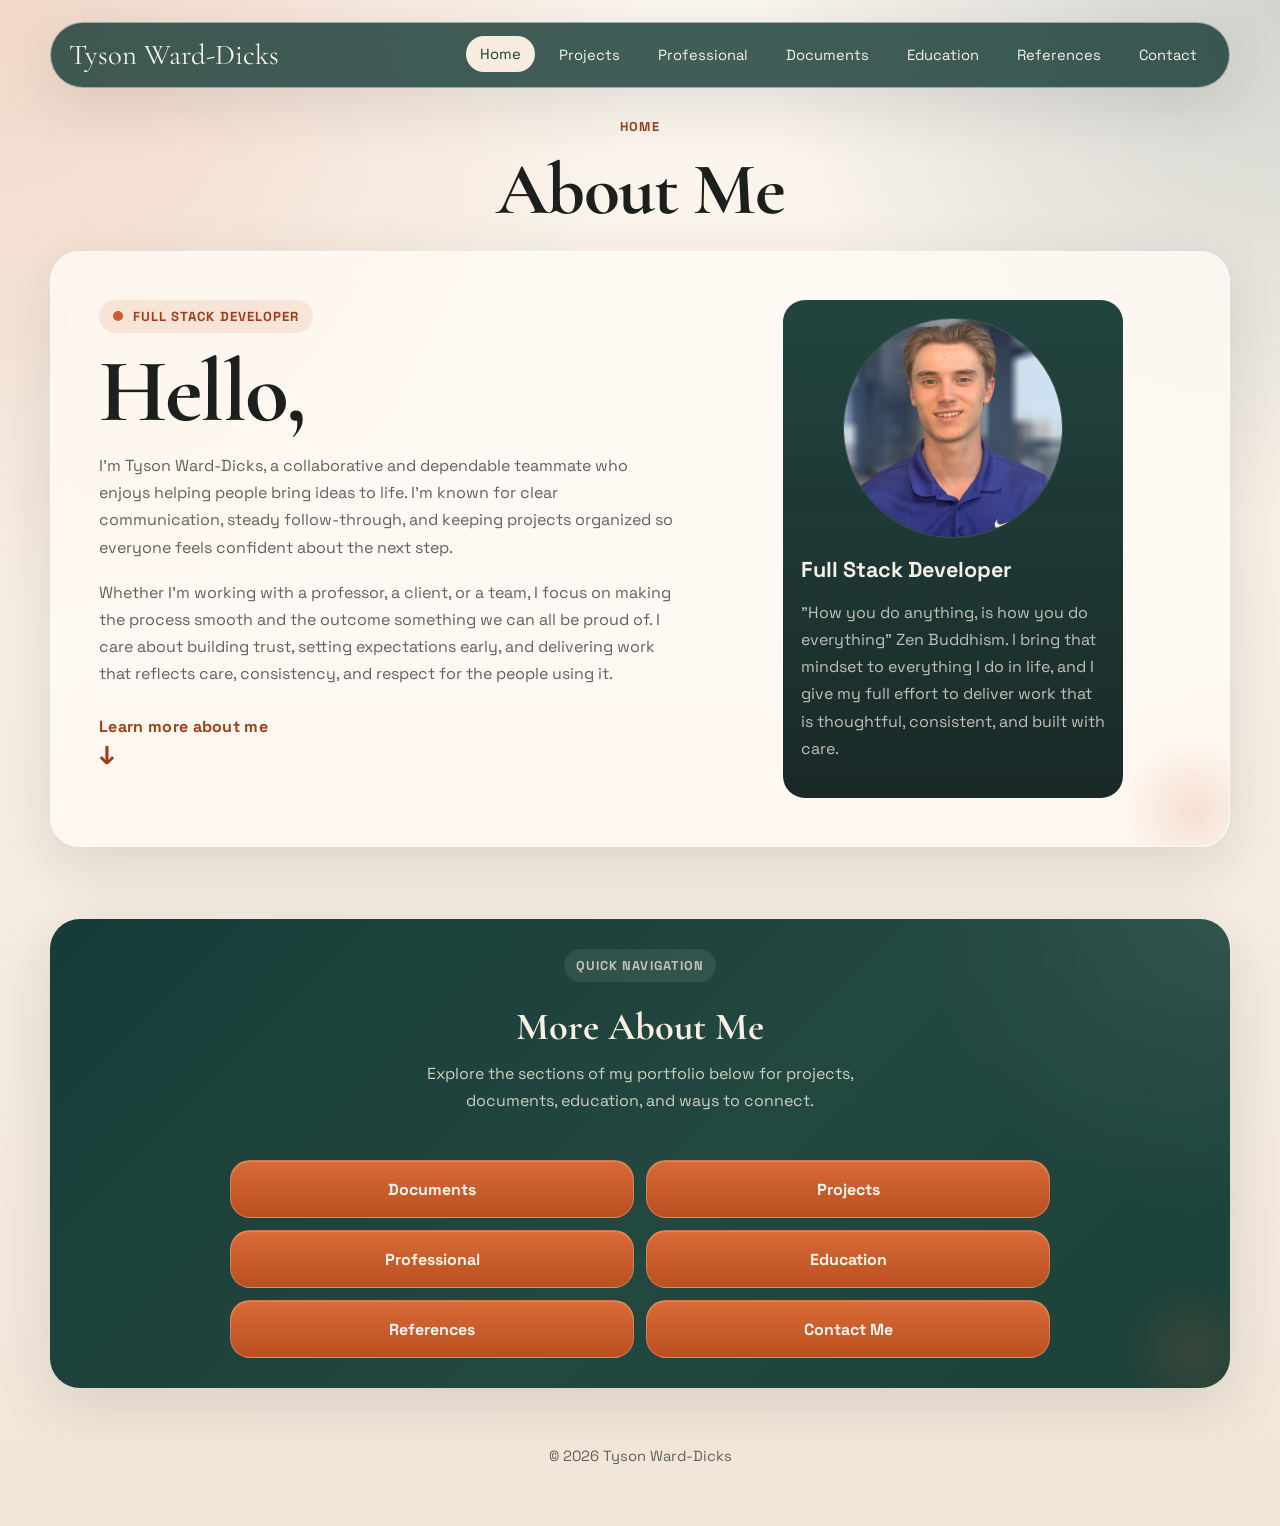
==== commit 7704f245: "finalized final small details and added a new professional profile picture" ====
--- a/index.html
+++ b/index.html
@@ -18,7 +18,7 @@
                     <a href="projects.html">Projects</a>
                     <a href="professional.html">Professional</a>
                     <a href="documents.html">Documents</a>
-                    <a href="credentials.html">Education</a>
+                    <a href="education.html">Education</a>
                     <a href="references.html">References</a>
                     <a href="contact.html">Contact</a>
                 </nav>
@@ -26,6 +26,10 @@
         </header>
 
         <main class="section-stack">
+            <section class="page-title-block">
+                <span class="label page-title-label">Home</span>
+                <h1>About Me</h1>
+            </section>
             <section class="hero">
                 <div>
                     <span class="eyebrow">Full Stack Developer</span>
@@ -50,7 +54,7 @@
                 <div class="hero-side">
                     <article class="portrait-card">
                         <div class="portrait-frame">
-                            <img src="images/tyson.jpeg" alt="Tyson Ward-Dicks portrait">
+                            <img src="images/Tyson.jpg" alt="Tyson Ward-Dicks portrait">
                         </div>
                         <h2>Full Stack Developer</h2>
                         <p class="body-copy">
@@ -74,7 +78,7 @@
                     <a class="more-about-button" href="documents.html">Documents</a>
                     <a class="more-about-button" href="projects.html">Projects</a>
                     <a class="more-about-button" href="professional.html">Professional</a>
-                    <a class="more-about-button" href="credentials.html">Education</a>
+                    <a class="more-about-button" href="education.html">Education</a>
                     <a class="more-about-button" href="references.html">References</a>
                     <a class="more-about-button" href="contact.html">Contact Me</a>
                 </div>
--- a/style.css
+++ b/style.css
@@ -212,6 +212,7 @@
     max-width: 11ch;
 }
 
+
 .hero-lead,
 .page-hero p,
 .section-heading p,
@@ -365,7 +366,7 @@
     width: 100%;
     height: 100%;
     object-fit: cover;
-    object-position: center 16%;
+    object-position: center 10%;
     transform: scale(1.08);
 }
 
